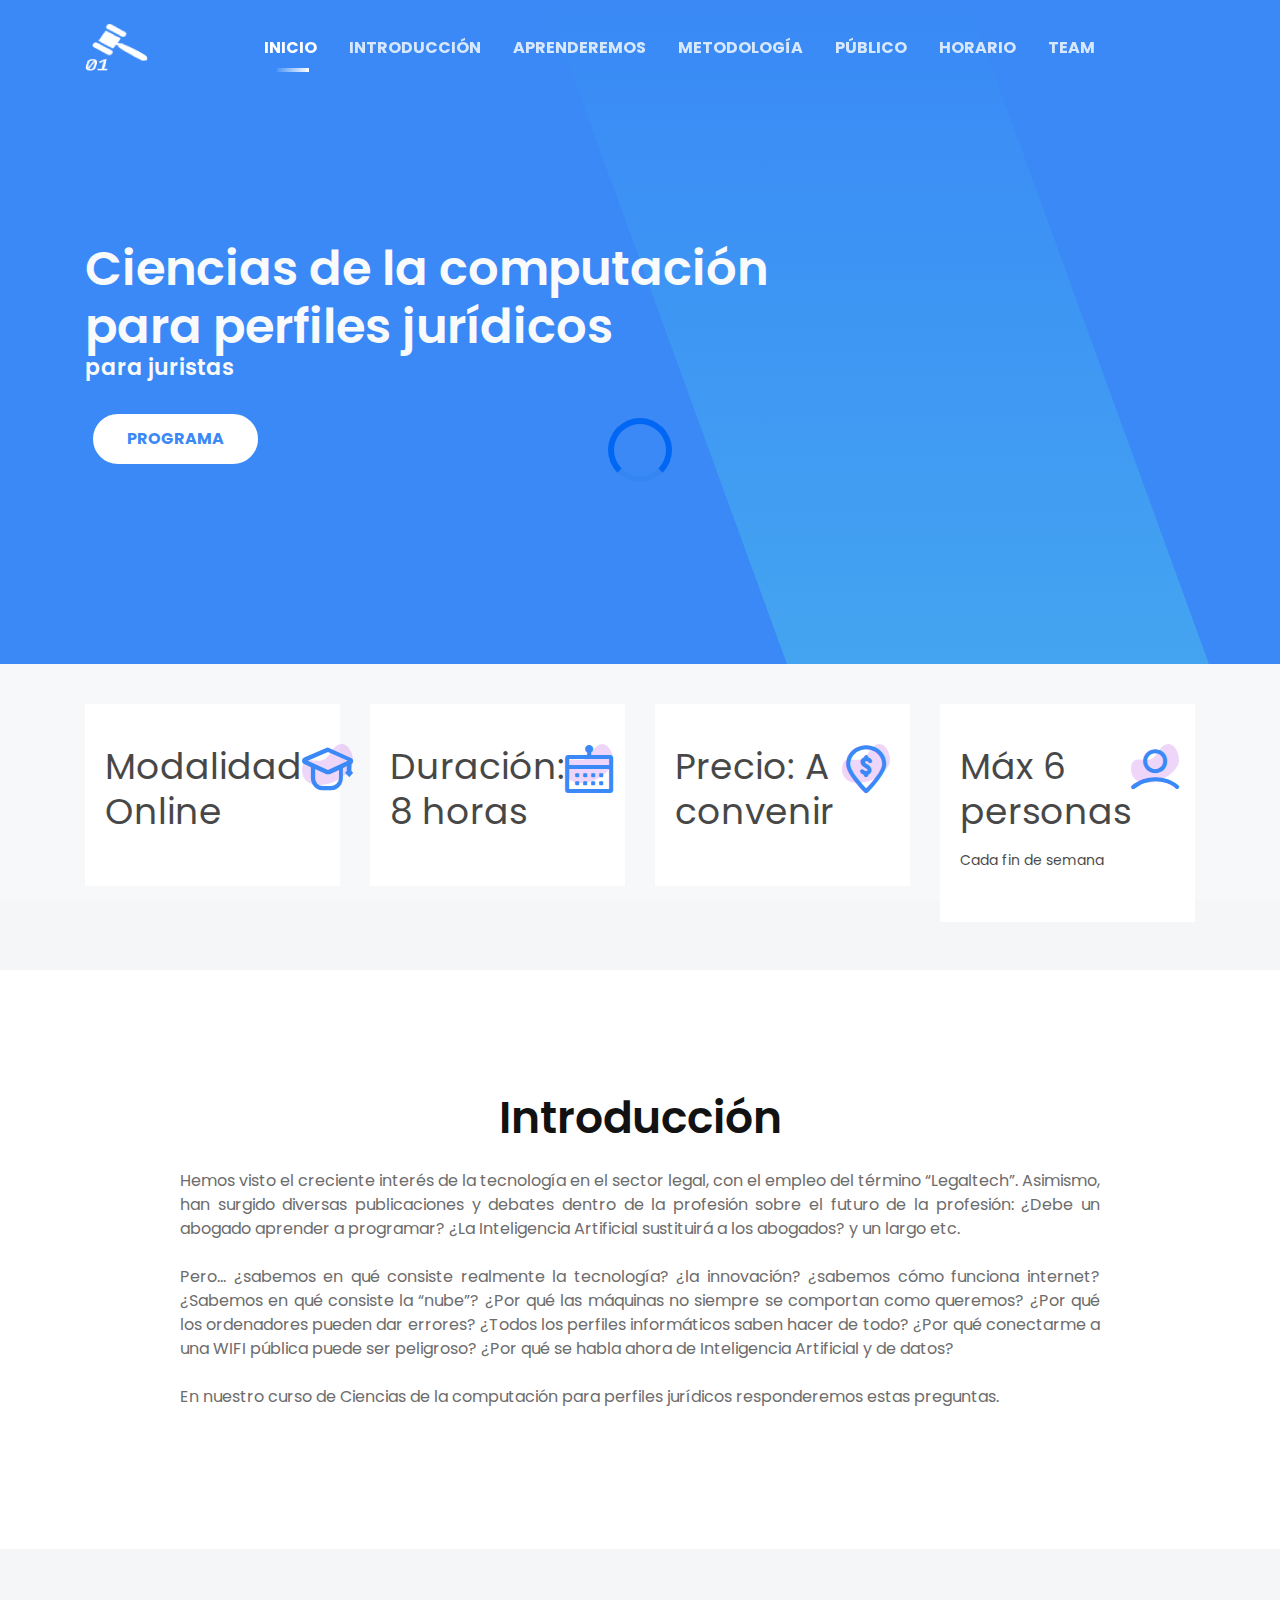
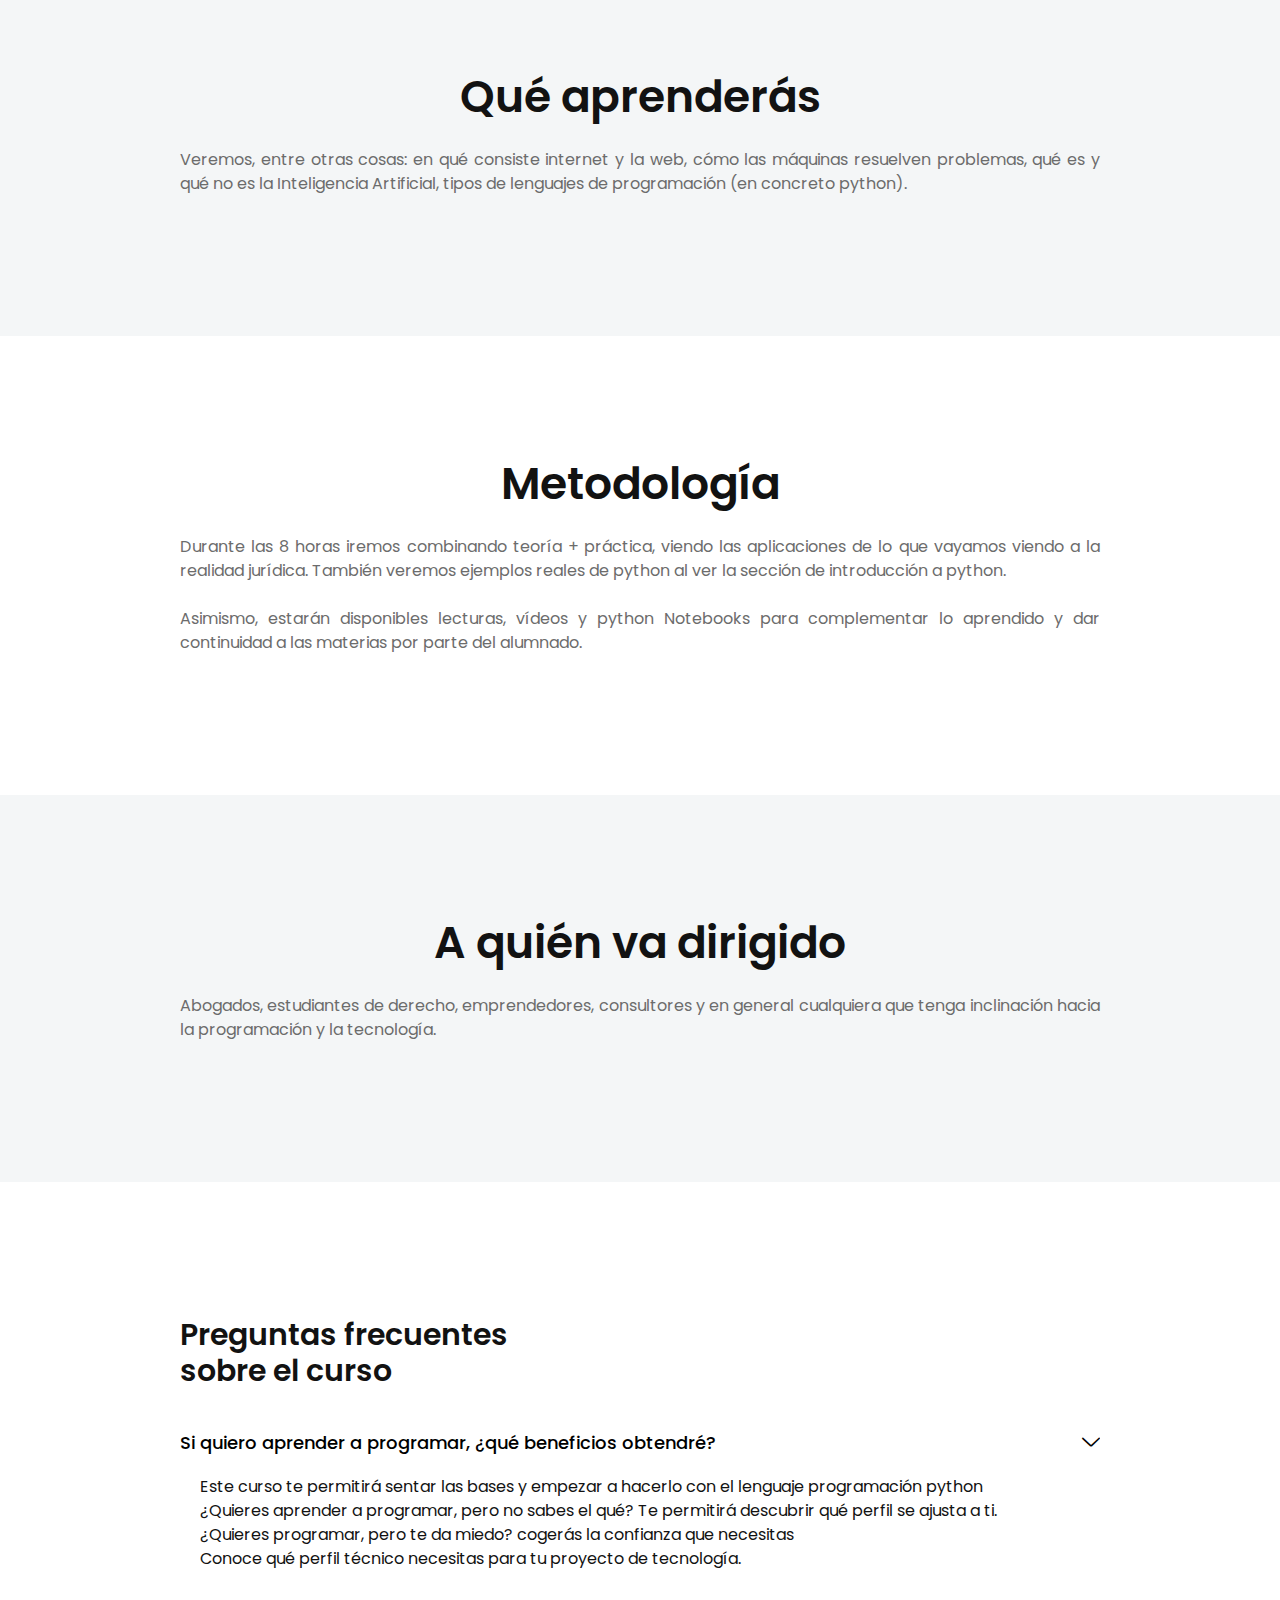
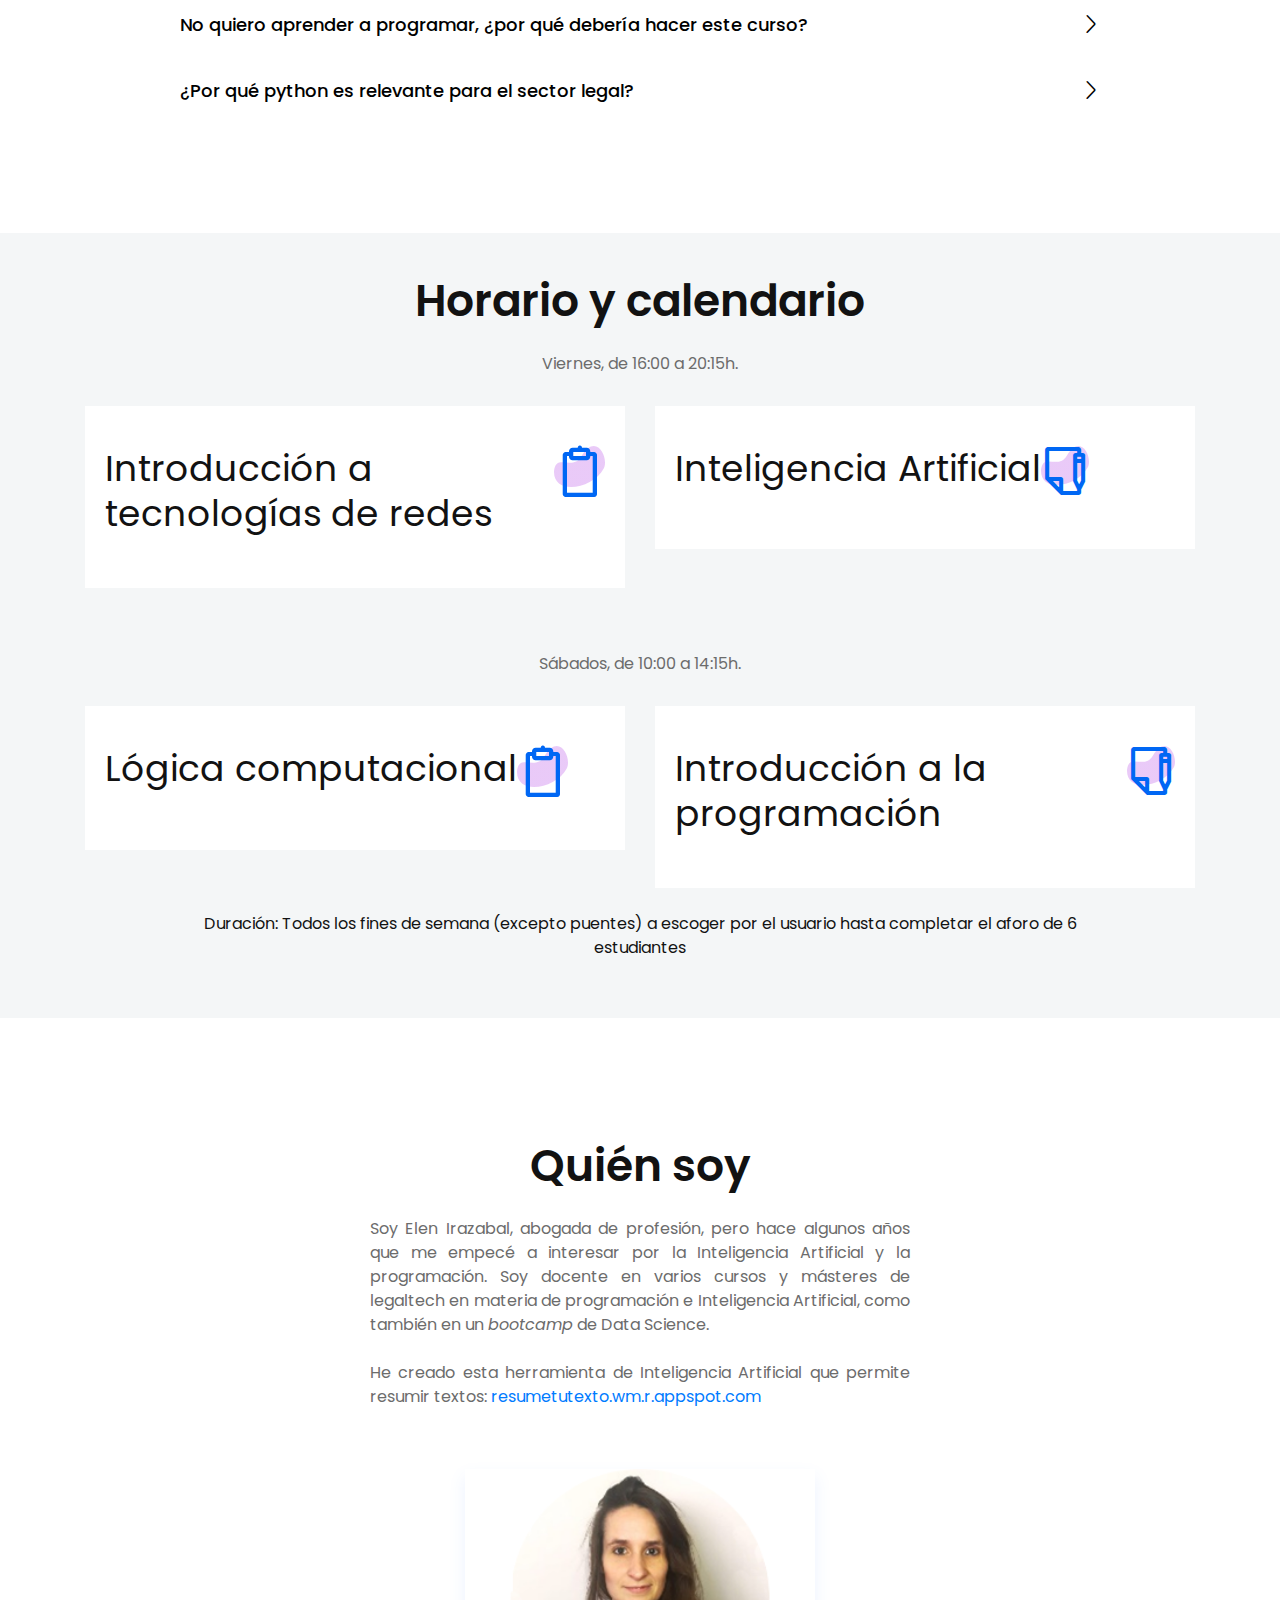
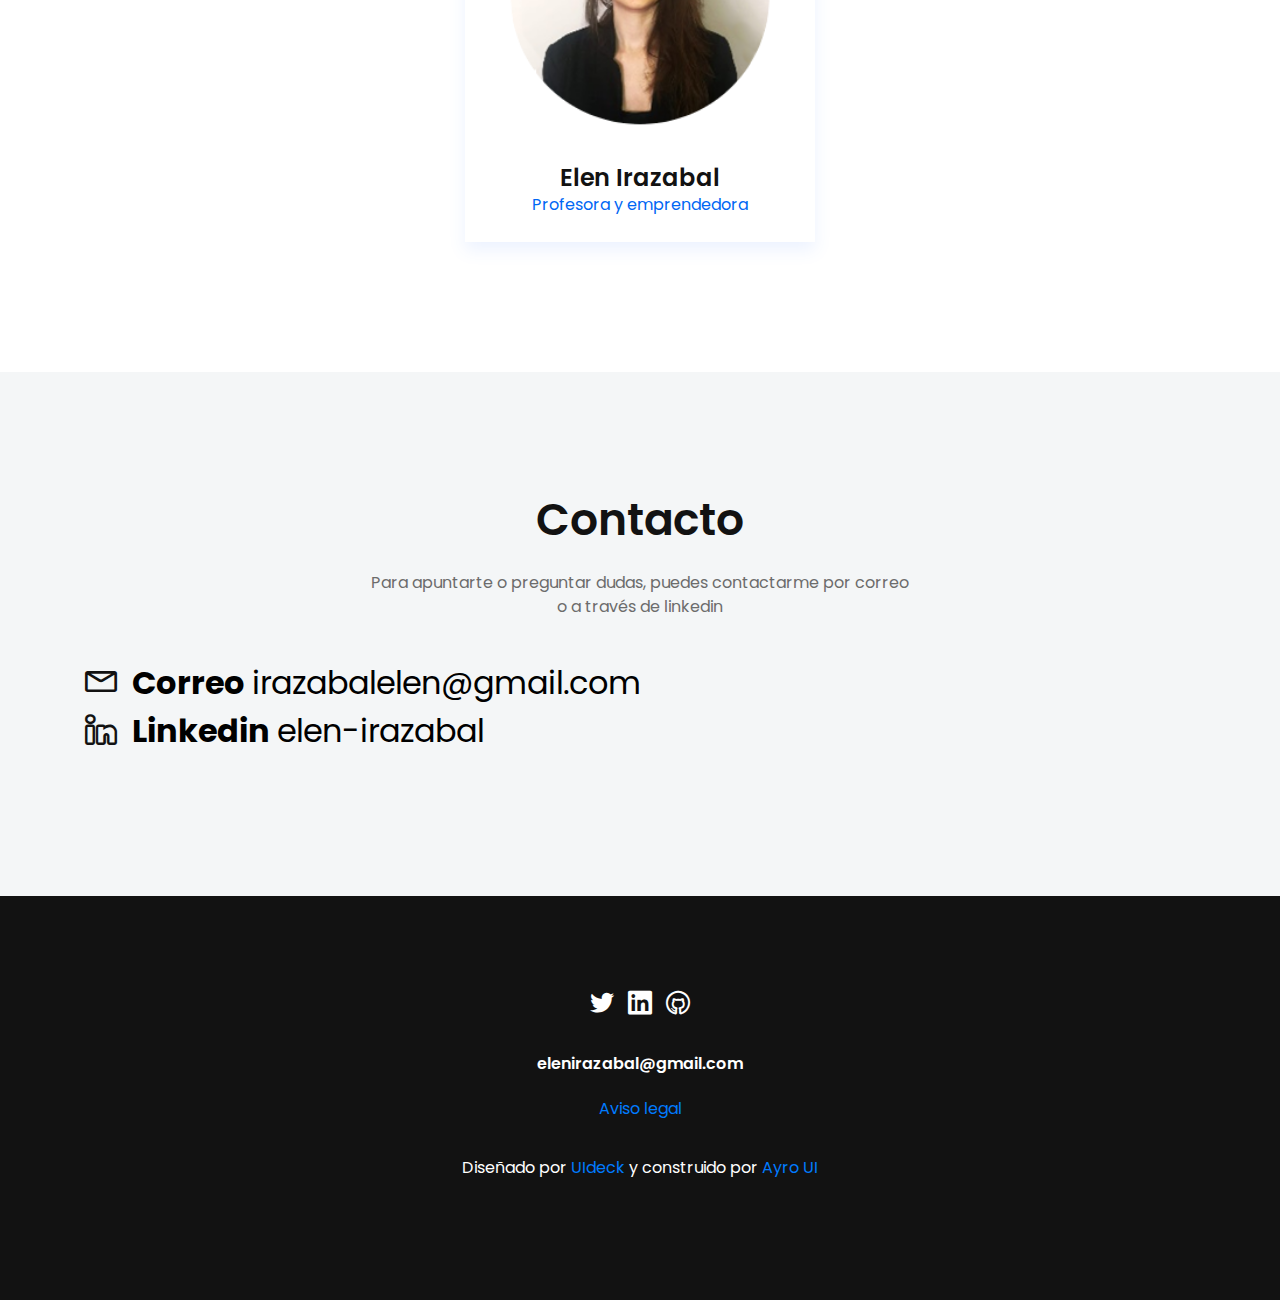
==== index.html @ dc75d6dc "fix title and name subjects" ====
<!doctype html>
<html class="no-js" lang="en">
    <!-- http://preview.graygrids.com/item/smash-bootstrap-business-template/ -->

<head>
    <meta charset="utf-8">
    
    <!--====== Title ======-->
    <title>Ciencias de la computación para perfiles jurídicos</title>
    
    <meta name="description" content="">
    <meta name="viewport" content="width=device-width, initial-scale=1">

    <meta property="og:image" content="https://raw.githubusercontent.com/Lawlesscodelen/curso_computacion_juridico/main/assets/images/background_img_dossier.png" />
    <meta property="og:type" content="website" />
    <meta property="og:url" content="https://lawlesscodelen.github.io/curso_computacion_juridico/" />
    <meta property="og:title" content="Ciencias de la computación para perfiles jurídicos" />
    <meta property="og:description" content="Curso" />

    <!--====== Favicon Icon ======-->
    <link rel="shortcut icon" href="assets/images/hammer-icon.png" type="image/png">
        
    <!--====== Magnific Popup CSS ======-->
    <link rel="stylesheet" href="assets/css/magnific-popup.css">
        
    <!--====== Slick CSS ======-->
    <link rel="stylesheet" href="assets/css/slick.css">
        
    <!--====== Line Icons CSS ======-->
    <link rel="stylesheet" href="assets/css/LineIcons.css">
        
    <!--====== Bootstrap CSS ======-->
    <link rel="stylesheet" href="assets/css/bootstrap.min.css">
    
    <!--====== Default CSS ======-->
    <link rel="stylesheet" href="assets/css/default.css">
    
    <!--====== Style CSS ======-->
    <link rel="stylesheet" href="assets/css/style.css">
    
</head>

<body>
  
    <!--====== Para que vaya girando el carrousel ======-->

    <div class="preloader">
        <div class="loader">
            <div class="ytp-spinner">
                <div class="ytp-spinner-container">
                    <div class="ytp-spinner-rotator">
                        <div class="ytp-spinner-left">
                            <div class="ytp-spinner-circle"></div>
                        </div>
                        <div class="ytp-spinner-right">
                            <div class="ytp-spinner-circle"></div>
                        </div>
                    </div>
                </div>
            </div>
        </div>
    </div>

    <!--====== PRELOADER PART ENDS ======-->
    
    <!--====== NAVBAR TWO PART START ======-->

    <section class="navbar-area">
        <div class="container">
            <div class="row">
                <div class="col-lg-12">
                    <nav class="navbar navbar-expand-lg">
                       
                        <a class="navbar-brand" href="#">
                            <img src="assets/images/hammer.svg" alt="Logo">
                        </a>
                        
                        <button class="navbar-toggler" type="button" data-toggle="collapse" data-target="#navbarTwo" aria-controls="navbarTwo" aria-expanded="false" aria-label="Toggle navigation">
                            <span class="toggler-icon"></span>
                            <span class="toggler-icon"></span>
                            <span class="toggler-icon"></span>
                        </button>

                        <div class="collapse navbar-collapse sub-menu-bar" id="navbarTwo">
                            <ul class="navbar-nav m-auto">
                                <li class="nav-item active"><a class="page-scroll" href="#home">Inicio</a></li>
                                <li class="nav-item"><a class="page-scroll" href="#Introducción">Introducción</a></li>
                                <li class="nav-item"><a class="page-scroll" href="#Aprenderemos">Aprenderemos</a></li>
                                <li class="nav-item"><a class="page-scroll" href="#Metodología">Metodología</a></li>
                                <li class="nav-item"><a class="page-scroll" href="#Público">Público</a></li>
                                <li class="nav-item"><a class="page-scroll" href="#horario">Horario</a></li>
                                <li class="nav-item"><a class="page-scroll" href="#team">Team</a></li>
                            </ul>
                        </div>
                    </nav> <!-- navbar -->
                </div>
            </div> <!-- row -->
        </div> <!-- container -->
    </section>

    <!--====== NAVBAR TWO PART ENDS ======-->
    
    <!--====== SLIDER PART START ======-->

    <section id="home" class="slider_area">
        <div id="carouselThree" class="carousel slide" data-ride="carousel">
            <div class="carousel-inner">
                <div class="carousel-item active">
                    <div class="container">
                        <div class="row">
                            <div class="col">
                                <div class="slider-content">
                                    <h1 class="text-light">Ciencias de la computación</h1>
                                    <h1 class="text-light" style="font-size:3.5sem">para perfiles jurídicos</h1>
                                    <h4 class="text-light" >para juristas</h4>
                                    <ul class="slider-btn rounded-buttons">
                                        <li><a class="main-btn rounded-one" href="assets/images/dossier_curso_ciencias_computacion.pdf" target="_blank">PROGRAMA</a></li>
                                    </ul>
                                </div>
                            </div>
                        </div>
                    </div>
                </div> <!-- carousel-item -->

            </div>

        </div>
    </section>

    <!--====== SLIDER PART ENDS ======-->

    <!--====== FEATRES TWO PART START ======-->

    <section id="datos" class="features-area pt-0 pb-5">
        <div class="container">
            <div class="row justify-content-center">
                <div class="col-lg-3 col-md-6 col-sm-6">
                    <div class="single-features mt-40">
                        <div class="features-title-icon d-flex">
                            <h4 class="features-title"><a href="#">Modalidad Online</a></h4>
                            <div class="features-icon">
                                <i class="lni lni-graduation" style="font-size: 3.2em;line-height: 50px;"></i>
                                <img class="shape" src="assets/images/f-shape-1.svg" alt="Shape">
                            </div>
                        </div>
                    </div> <!-- single features -->
                </div>
                <div class="col-lg-3 col-md-6 col-sm-6">
                    <div class="single-features mt-40">
                        <div class="features-title-icon d-flex">
                            <h4 class="features-title"><a href="#">Duración: 8 horas</a></h4>
                            <div class="features-icon">
                                <i class="lni lni-calendar" style="font-size: 3em;line-height: 50px;"></i>
                                <img class="shape" src="assets/images/f-shape-1.svg" alt="Shape">
                            </div>
                        </div>
                    </div> <!-- single features -->
                </div>
                <div class="col-lg-3 col-md-6 col-sm-6">
                    <div class="single-features mt-40">
                        <div class="features-title-icon d-flex">
                        <h4 class="features-title"><a href="#">Precio: A convenir</a></h4>
                            <span>&#10;</span>
                            <div class="features-icon">
                                <i class="lni lni-money-location" style="font-size: 3em;line-height: 50px;"></i>
                                <img class="shape" src="assets/images/f-shape-1.svg" alt="Shape">
                            </div>
                        </div>
                    </div> <!-- single features -->
                </div>
                <div class="col-lg-3 col-md-6 col-sm-6">
                    <div class="single-features mt-40">
                        <div class="features-title-icon d-flex">
                            <h4 class="features-title"><a href="#">Máx 6 personas</a></h4>
                            <div class="features-icon">
                                <i class="lni lni-user" style="font-size: 3em;line-height: 50px;"></i>
                                <img class="shape" src="assets/images/f-shape-1.svg" alt="Shape">
                            </div>
                        </div>
                        <div class='features-content'>
                            <p class='text'>Cada fin de semana</p>
                        </div>
                    </div> <!-- single features -->
                </div>
            </div> <!-- row -->
        </div> <!-- container -->
    </section>

    <!--====== FEATRES TWO PART ENDS ======-->


    <!--====== PORTFOLIO PART START ======-->

    <section id="Introducción" class="portfolio-area portfolio-four pb-70">
        <div class="container">
            <div class="row justify-content-center">
                <div class="col-lg-10 col-md-10">
                    <div class="section-title text-center pb-10">
                        <h3 class="title">Introducción</h3>
                        <p class="text text-justify">Hemos visto el creciente interés de la tecnología en el sector legal, con el empleo del término “Legaltech”. Asimismo, han surgido diversas publicaciones y debates dentro de la profesión sobre el futuro de la profesión: ¿Debe un abogado aprender a programar? ¿La Inteligencia Artificial sustituirá a los abogados? y un largo etc.</p>
                        <p class="text text-justify">Pero… ¿sabemos en qué consiste realmente la tecnología? ¿la innovación? ¿sabemos cómo funciona internet? ¿Sabemos en qué consiste la “nube”? ¿Por qué las máquinas no siempre se comportan como queremos? ¿Por qué los ordenadores pueden dar errores? ¿Todos los perfiles informáticos saben hacer de todo? ¿Por qué conectarme a una WIFI pública puede ser peligroso? ¿Por qué se habla ahora de Inteligencia Artificial y de datos?</p>
                        <p class="text text-justify">En nuestro curso de Ciencias de la computación para perfiles jurídicos responderemos estas preguntas.</p>

                    </div> <!-- section title -->
                </div>
            </div> <!-- row -->

        </div> <!-- container -->
    </section>

    <!--====== PORTFOLIO PART ENDS ======-->

    <!--====== FEATRES TWO PART START ======-->

    <section id="Aprenderemos" class="features-area">
        <div class="container">
            <div class="row justify-content-center">
                <div class="col-lg-10 col-md-10">
                    <div class="section-title text-center pb-10">
                        <h3 class="title">Qué aprenderás</h3>
                        <p class="text text-justify">Veremos, entre otras cosas: en qué consiste internet y la web, cómo las máquinas resuelven problemas, qué es y qué no es la Inteligencia Artificial, tipos de lenguajes de programación (en concreto python).</p>
                    </div> <!-- row -->
                </div>
            </div> <!-- row -->
        </div> <!-- container -->
    </section>

    <!--====== FEATRES TWO PART ENDS ======-->

    <!--====== PORTFOLIO PART START ======-->

    <section id="Metodología" class="portfolio-area portfolio-four pb-70">
        <div class="container">
            <div class="row justify-content-center">
                <div class="col-lg-10 col-md-10">
                    <div class="section-title text-center pb-10">
                        <h3 class="title">Metodología</h3>
                        <p class="text text-justify">Durante las 8 horas iremos combinando teoría + práctica, viendo las aplicaciones de lo que vayamos viendo a la realidad jurídica. También veremos ejemplos reales de python al ver la sección de introducción a python.</p>
                        <p class="text text-justify">Asimismo, estarán disponibles lecturas, vídeos y python Notebooks para complementar lo aprendido y dar continuidad a las materias por parte del alumnado.</p>
                    </div> <!-- section title -->
                </div>
            </div> <!-- row -->
        </div> <!-- container -->
    </section>

    <!--====== PORTFOLIO PART ENDS ======-->
    
    <!--====== FEATRES TWO PART START ======-->

    <section id="Público" class="features-area">
        <div class="container">
            <div class="row justify-content-center">
                <div class="col-lg-10 col-md-10">
                    <div class="section-title text-center pb-10">
                        <h3 class="title">A quién va dirigido</h3>
                        <p class="text text-justify">Abogados, estudiantes de derecho, emprendedores, consultores y en general cualquiera que tenga inclinación hacia la programación y la tecnología.</p>
                    </div> <!-- row -->
                </div>
            </div> <!-- row -->
        </div> <!-- container -->
    </section>

    <!--====== FEATRES TWO PART ENDS ======-->

    <!--====== ABOUT PART START ======-->

    <section id="Más información" class="about-area">
        <div class="container">
            <div class="row justify-content-center">
                <div class="col-lg-10">
                    <div class="faq-content mt-45">
                        <div class="about-title">
                            <h4 class="title">Preguntas frecuentes <br> sobre el curso</h4>
                        </div> <!-- faq title -->
                        <div class="about-accordion">
                            <div class="accordion" id="accordionExample">
                                <div class="card">
                                    <div class="card-header" id="headingOne">
                                        <a href="#" data-toggle="collapse" data-target="#collapseOne" aria-expanded="true" aria-controls="collapseOne">Si quiero aprender a programar, ¿qué beneficios obtendré?</a>
                                    </div>

                                    <div id="collapseOne" class="collapse show" aria-labelledby="headingOne" data-parent="#accordionExample">
                                        <div class="card-body">
                                            <ul>
                                                <li>Este curso te permitirá sentar las bases y empezar a hacerlo con el lenguaje programación python</li>
                                                <li>¿Quieres aprender a programar, pero no sabes el qué? Te permitirá descubrir qué perfil se ajusta a ti.</li>
                                                <li>¿Quieres programar, pero te da miedo? cogerás la confianza que necesitas</li>
                                                <li>Conoce qué perfil técnico necesitas para tu proyecto de tecnología.</li>
                                            </ul>
                                        </div>
                                    </div> 
                                </div> <!-- card -->
                                <div class="card">
                                    <div class="card-header" id="headingTwo">
                                        <a href="#" class="collapsed" data-toggle="collapse" data-target="#collapseTwo" aria-expanded="false" aria-controls="collapseTwo">No quiero aprender a programar, ¿por qué debería hacer este curso?</a>
                                    </div>
                                    <div id="collapseTwo" class="collapse" aria-labelledby="headingTwo" data-parent="#accordionExample">
                                        <div class="card-body">
                                            <ul>
                                                <li>Si te dedicas a Ciberseguridad, Protección de Datos, etc., te vendrá bien conocer cómo funciona un ordenador y el Internet.</li>
                                                <li>Entiende qué hacen los informáticos y técnicos, te vendrá bien saber cómo comunicarte y entenderte con ellos cuando te haga falta.</li>
                                                <li>Si quieres prepararte para la regulación que viene en Inteligencia Artificial, te vendrá bien saber en qué consiste el Data Science y cómo las máquinas solucionan problemas.</li>
                                                <li>Si quieres montar una empresa de IA, ser consultor de innovación, o contratar un equipo de datos, te vendrá bien saber cómo funciona la tecnología, conocer de dónde viene la innovación y cómo entenderte con los científicos de datos.</li>
                                            </ul>
                                        </div>
                                    </div>
                                </div> <!-- card -->
                                <div class="card">
                                    <div class="card-header" id="headingThree">
                                        <a href="#" class="collapsed" data-toggle="collapse" data-target="#collapseThree" aria-expanded="false" aria-controls="collapseThree">¿Por qué python es relevante para el sector legal?</a>
                                    </div>
                                    <div id="collapseThree" class="collapse" aria-labelledby="headingThree" data-parent="#accordionExample">
                                        <div class="card-body">
                                            <p class="text">Si tuviéramos que escoger un lenguaje de programación que hoy en día tiene relevancia tanto para desarrolladores y el sector legal, ese es python. Si aprendes python sabrás hacer desarrollo de web y análisis de textos. El análisis de texto y en concreto, el Procesamiento de Lenguaje Natural, es lo que está trayendo y va a traer la innovación sobre textos jurídicos, dando lugar a multitud de aplicaciones (chatbots, resúmenes de texto, predicciones de sentencias…). ¡Y además es fácil de aprender!</p>
                                        </div>
                                    </div>
                                </div> <!-- card -->
                            </div>
                        </div> <!-- faq accordion -->
                    </div> <!-- faq content -->
                </div>
            </div> <!-- row -->
        </div> <!-- container -->
    </section>

    <!--====== ABOUT PART ENDS ======-->


    <!--====== FEATRES TWO PART START ======-->

    <section id="horario" class="features-area pt-0 pb-5">

        <div class="container">
            <div class="row justify-content-center pt-40">
                <div class="col-lg-6 col-md-10">
                    <div class="section-title text-center pb-30">
                        <h3 class="title">Horario y calendario</h3>
                        <p class="text">Viernes, de 16:00 a 20:15h.</p>
                    </div>
                </div>
            </div> <!-- row -->
        </div> <!-- container -->


        <div class="container">
            <div class="row justify-content-center">
                <div class="col-lg-6 col-md-6 col-sm-12">
                    <div class="single-features mt-0">
                        <div class="features-title-icon d-flex">
                            <h4 class="features-title"><a href="#">Introducción a tecnologías de redes</a></h4>
                            <div class="features-icon">
                                <i class="lni lni-clipboard" style="font-size: 3.2em;line-height: 50px;"></i>
                                <img class="shape" src="assets/images/f-shape-1.svg" alt="Shape">
                            </div>
                        </div>
                    </div> <!-- single features -->
                </div>
                <div class="col-lg-6 col-md-6 col-sm-12">
                    <div class="single-features mt-0">
                        <div class="features-title-icon d-flex">
                            <h4 class="features-title"><a href="#">Inteligencia Artificial</a></h4>
                            <div class="features-icon">
                                <i class="lni lni-write" style="font-size: 3em;line-height: 50px;"></i>
                                <img class="shape" src="assets/images/f-shape-1.svg" alt="Shape">
                            </div>
                        </div>
                    </div> <!-- single features -->
                </div>
            </div> <!-- row -->
        </div> <!-- container -->

        <div class="container">
            <div class="row justify-content-center pt-40">
                <div class="col-lg-6 col-md-10">
                    <div class="section-title text-center pb-30">
                        <p class="text">Sábados, de 10:00 a 14:15h.</p>
                    </div>
                </div>
            </div> <!-- row -->
        </div> <!-- container -->


        <div class="container">
            <div class="row justify-content-center">
                <div class="col-lg-6 col-md-6 col-sm-12">
                    <div class="single-features mt-0">
                        <div class="features-title-icon d-flex">
                            <h4 class="features-title"><a href="#">Lógica computacional</a></h4>
                            <div class="features-icon">
                                <i class="lni lni-clipboard" style="font-size: 3.2em;line-height: 50px;"></i>
                                <img class="shape" src="assets/images/f-shape-1.svg" alt="Shape">
                            </div>
                        </div>
                    </div> <!-- single features -->
                </div>
                <div class="col-lg-6 col-md-6 col-sm-12">
                    <div class="single-features mt-0">
                        <div class="features-title-icon d-flex">
                            <h4 class="features-title"><a href="#">Introducción a la programación</a></h4>
                            <div class="features-icon">
                                <i class="lni lni-write" style="font-size: 3em;line-height: 50px;"></i>
                                <img class="shape" src="assets/images/f-shape-1.svg" alt="Shape">
                            </div>
                        </div>
                    </div> <!-- single features -->
                </div>
            </div> <!-- row -->
        </div> <!-- container -->

        <div class="container">
            <div class="row justify-content-center">
                <div class="col-lg-10 col-md-10">
                    <div class="section-title text-center pb-10">
                        <p class="text text-justify"></p>Duración: Todos los fines de semana (excepto puentes) a escoger por el usuario hasta completar el aforo de 6 estudiantes</p>
                    </div> <!-- row -->
                </div>
            </div> <!-- row -->
        </div> <!-- container -->

    </section>

    <!--====== FEATRES TWO PART ENDS ======-->
    
    <!--====== TEAM START ======-->

    <section id="team" class="team-area pt-120 pb-130">
        <div class="container">
            <div class="row justify-content-center">
                <div class="col-lg-6 col-md-10">
                    <div class="section-title text-center pb-30">
                        <h3 class="title">Quién soy</h3>
                        <p class="text text-justify">Soy Elen Irazabal, abogada de profesión, pero hace algunos años que me empecé a interesar por la Inteligencia Artificial y la programación. Soy docente en varios cursos y másteres de legaltech en materia de programación e Inteligencia Artificial, como también en un <i>bootcamp</i> de Data Science.</p>
                        <p class="text text-justify">He creado esta herramienta de Inteligencia Artificial que permite resumir textos: <a href="http://resumetutexto.wm.r.appspot.com/" target=”_blank”>resumetutexto.wm.r.appspot.com</a></p>
                        
                    </div> <!-- section title -->
                </div>
            </div> <!-- row -->
            <div class="row justify-content-center">
                <div class="col-lg-4 col-sm-6">
                    <div class="team-style-eleven text-center mt-30 wow fadeIn" data-wow-duration="1s" data-wow-delay="0s">
                        <div class="team-image">
                            <img src="assets/images/elen.png" alt="Team">
                        </div>
                        <div class="team-content">
                            <div class="team-social">
                                <ul class="social">
                                    <li><a href="https://twitter.com/IrazabalElen" target=”_blank”><i class="lni lni-twitter-original"></i></a></li>
                                    <li><a href="https://www.linkedin.com/in/elen-irazabal/" target=”_blank”><i class="lni lni-linkedin-original"></i></a></li>
                                    <li><a href="https://github.com/Lawlesscodelen" target=”_blank”><i class="lni lni-github"></i></a></li>
                                </ul>
                            </div>
                            <h4 class="team-name"><a href="#">Elen Irazabal</a></h4>
                            <span class="sub-title">Profesora y emprendedora</span>
                        </div>
                    </div> <!-- single team -->
                </div>
            </div> <!-- row -->
        </div> <!-- container -->
    </section>

    <!--====== TEAM  ENDS ======-->
    
    <!--====== CONTACT PART START ======-->

    <section id="Contacto" class="contact-area">
        <div class="container">
            <div class="row justify-content-center">
                <div class="col-lg-6 col-md-10">
                    <div class="section-title text-center pb-30">
                        <h3 class="title">Contacto</h3>
                        <p class="text">Para apuntarte o preguntar dudas, puedes contactarme por correo o a través de linkedin</p>
                    </div>
                </div>
            </div> <!-- row -->

            <div class="row">
                <div class="col-lg-12">
                    <div class="contact-wrapper form-style-two pt-15">
                        <h4 class="contact-title pb-10"><i class="lni lni-envelope"></i> Correo <span>irazabalelen@gmail.com</span></h4>
                        <h4 class="contact-title pb-15"><i class="lni lni-linkedin"></i> Linkedin <span>elen-irazabal</span></h4>
                    </div> <!-- contact wrapper form -->
                </div>
            </div> <!-- row -->
        </div> <!-- container -->
    </section>

    <!--====== CONTACT PART ENDS ======-->
    
    <!--====== FOOTER PART START ======-->

    <section class="footer-area footer-dark">
        <div class="container">
            <div class="row justify-content-center">
                <div class="col-lg-6">
                    <ul class="social text-center mt-0">
                        <li><a href="https://twitter.com/IrazabalElen"><i class="lni lni-twitter-original"></i></a></li>
                        <li><a href="https://www.linkedin.com/in/elen-irazabal/"><i class="lni lni-linkedin-original"></i></a></li>
                        <li><a href="https://github.com/Lawlesscodelen"><i class="lni lni-github"></i></a></li>
                    </ul> <!-- social -->
                    <div class="footer-support text-center">
                        <span class="mail">elenirazabal@gmail.com</span>
                    </div>
                    <div class="footer-support text-center">
                        <p class='text'><a href="./aviso_legal.html" rel="nofollow">Aviso legal</a></p>
                    </div>
                    <div class="copyright text-center mt-35">
                        <p class="text">Diseñado por <a href="https://uideck.com" rel="nofollow">UIdeck</a> y construido por <a rel="nofollow" href="https://ayroui.com">Ayro UI</a> </p>
                    </div> <!--  copyright -->
                </div>
            </div> <!-- row -->
        </div> <!-- container -->
    </section>

    <!--====== FOOTER PART ENDS ======-->


    <!--====== Jquery js ======-->
    <script src="assets/js/vendor/jquery-1.12.4.min.js"></script>
    <script src="assets/js/vendor/modernizr-3.7.1.min.js"></script>
    
    <!--====== Bootstrap js ======-->
    <script src="assets/js/popper.min.js"></script>
    <script src="assets/js/bootstrap.min.js"></script>
    
    <!--====== Slick js ======-->
    <script src="assets/js/slick.min.js"></script>
    
    <!--====== Magnific Popup js ======-->
    <script src="assets/js/jquery.magnific-popup.min.js"></script>
    
    <!--====== Ajax Contact js ======-->
    <script src="assets/js/ajax-contact.js"></script>
    
    <!--====== Isotope js ======-->
    <script src="assets/js/imagesloaded.pkgd.min.js"></script>
    <script src="assets/js/isotope.pkgd.min.js"></script>
    
    <!--====== Scrolling Nav js ======-->
    <script src="assets/js/jquery.easing.min.js"></script>
    <script src="assets/js/scrolling-nav.js"></script>
    
    <!--====== Main js ======-->
    <script src="assets/js/main.js"></script>
    
</body>

</html>
---- assets/css/default.css ----
/* Deafult Margin & Padding */
/*-- Margin Top --*/
.mt-5 {
	margin-top: 5px;
}
.mt-10 {
	margin-top: 10px;
}
.mt-15 {
	margin-top: 15px;
}
.mt-20 {
	margin-top: 20px;
}
.mt-25 {
	margin-top: 25px;
}
.mt-30 {
	margin-top: 30px;
}
.mt-35 {
	margin-top: 35px;
}
.mt-40 {
	margin-top: 40px;
}
.mt-45 {
	margin-top: 45px;
}
.mt-50 {
	margin-top: 50px;
}
.mt-55 {
	margin-top: 55px;
}
.mt-60 {
	margin-top: 60px;
}
.mt-65 {
	margin-top: 65px;
}
.mt-70 {
	margin-top: 70px;
}
.mt-75 {
	margin-top: 75px;
}
.mt-80 {
	margin-top: 80px;
}
.mt-85 {
	margin-top: 85px;
}
.mt-90 {
	margin-top: 90px;
}
.mt-95 {
	margin-top: 95px;
}
.mt-100 {
	margin-top: 100px;
}
.mt-105 {
	margin-top: 105px;
}
.mt-110 {
	margin-top: 110px;
}
.mt-115 {
	margin-top: 115px;
}
.mt-120 {
	margin-top: 120px;
}
.mt-125 {
	margin-top: 125px;
}
.mt-130 {
	margin-top: 130px;
}
.mt-135 {
	margin-top: 135px;
}
.mt-140 {
	margin-top: 140px;
}
.mt-145 {
	margin-top: 145px;
}
.mt-150 {
	margin-top: 150px;
}
.mt-155 {
	margin-top: 155px;
}
.mt-160 {
	margin-top: 160px;
}
.mt-165 {
	margin-top: 165px;
}
.mt-170 {
	margin-top: 170px;
}
.mt-175 {
	margin-top: 175px;
}
.mt-180 {
	margin-top: 180px;
}
.mt-185 {
	margin-top: 185px;
}
.mt-190 {
	margin-top: 190px;
}
.mt-195 {
	margin-top: 195px;
}
.mt-200 {
	margin-top: 200px;
}
/*-- Margin Bottom --*/

.mb-5 {
	margin-bottom: 5px;
}
.mb-10 {
	margin-bottom: 10px;
}
.mb-15 {
	margin-bottom: 15px;
}
.mb-20 {
	margin-bottom: 20px;
}
.mb-25 {
	margin-bottom: 25px;
}
.mb-30 {
	margin-bottom: 30px;
}
.mb-35 {
	margin-bottom: 35px;
}
.mb-40 {
	margin-bottom: 40px;
}
.mb-45 {
	margin-bottom: 45px;
}
.mb-50 {
	margin-bottom: 50px;
}
.mb-55 {
	margin-bottom: 55px;
}
.mb-60 {
	margin-bottom: 60px;
}
.mb-65 {
	margin-bottom: 65px;
}
.mb-70 {
	margin-bottom: 70px;
}
.mb-75 {
	margin-bottom: 75px;
}
.mb-80 {
	margin-bottom: 80px;
}
.mb-85 {
	margin-bottom: 85px;
}
.mb-90 {
	margin-bottom: 90px;
}
.mb-95 {
	margin-bottom: 95px;
}
.mb-100 {
	margin-bottom: 100px;
}
.mb-105 {
	margin-bottom: 105px;
}
.mb-110 {
	margin-bottom: 110px;
}
.mb-115 {
	margin-bottom: 115px;
}
.mb-120 {
	margin-bottom: 120px;
}
.mb-125 {
	margin-bottom: 125px;
}
.mb-130 {
	margin-bottom: 130px;
}
.mb-135 {
	margin-bottom: 135px;
}
.mb-140 {
	margin-bottom: 140px;
}
.mb-145 {
	margin-bottom: 145px;
}
.mb-150 {
	margin-bottom: 150px;
}
.mb-155 {
	margin-bottom: 155px;
}
.mb-160 {
	margin-bottom: 160px;
}
.mb-165 {
	margin-bottom: 165px;
}
.mb-170 {
	margin-bottom: 170px;
}
.mb-175 {
	margin-bottom: 175px;
}
.mb-180 {
	margin-bottom: 180px;
}
.mb-185 {
	margin-bottom: 185px;
}
.mb-190 {
	margin-bottom: 190px;
}
.mb-195 {
	margin-bottom: 195px;
}
.mb-200 {
	margin-bottom: 200px;
}
/*-- margin left --*/
.ml-5 {
	margin-left: 5px;
}
.ml-10 {
	margin-left: 10px;
}
.ml-15 {
	margin-left: 15px;
}
.ml-20 {
	margin-left: 20px;
}
.ml-25 {
	margin-left: 25px;
}
.ml-30 {
	margin-left: 30px;
}
.ml-35 {
	margin-left: 35px;
}
.ml-40 {
	margin-left: 40px;
}
.ml-45 {
	margin-left: 45px;
}
.ml-50 {
	margin-left: 50px;
}
.ml-55 {
	margin-left: 55px;
}
.ml-60 {
	margin-left: 60px;
}
.ml-65 {
	margin-left: 65px;
}
.ml-70 {
	margin-left: 70px;
}
.ml-75 {
	margin-left: 75px;
}
.ml-80 {
	margin-left: 80px;
}
.ml-85 {
	margin-left: 85px;
}
.ml-90 {
	margin-left: 90px;
}
.ml-95 {
	margin-left: 95px;
}
.ml-100 {
	margin-left: 100px;
}
.ml-105 {
	margin-left: 105px;
}
.ml-110 {
	margin-left: 110px;
}
.ml-115 {
	margin-left: 115px;
}
.ml-120 {
	margin-left: 120px;
}
.ml-125 {
	margin-left: 125px;
}
.ml-130 {
	margin-left: 130px;
}
.ml-135 {
	margin-left: 135px;
}
.ml-140 {
	margin-left: 140px;
}
.ml-145 {
	margin-left: 145px;
}
.ml-150 {
	margin-left: 150px;
}
.ml-155 {
	margin-left: 155px;
}
.ml-160 {
	margin-left: 160px;
}
.ml-165 {
	margin-left: 165px;
}
.ml-170 {
	margin-left: 170px;
}
.ml-175 {
	margin-left: 175px;
}
.ml-180 {
	margin-left: 180px;
}
.ml-185 {
	margin-left: 185px;
}
.ml-190 {
	margin-left: 190px;
}
.ml-195 {
	margin-left: 195px;
}
.ml-200 {
	margin-left: 200px;
}
/*-- margin right --*/
.mr-5 {
	margin-right: 5px;
}
.mr-10 {
	margin-right: 10px;
}
.mr-15 {
	margin-right: 15px;
}
.mr-20 {
	margin-right: 20px;
}
.mr-25 {
	margin-right: 25px;
}
.mr-30 {
	margin-right: 30px;
}
.mr-35 {
	margin-right: 35px;
}
.mr-40 {
	margin-right: 40px;
}
.mr-45 {
	margin-right: 45px;
}
.mr-50 {
	margin-right: 50px;
}
.mr-55 {
	margin-right: 55px;
}
.mr-60 {
	margin-right: 60px;
}
.mr-65 {
	margin-right: 65px;
}
.mr-70 {
	margin-right: 70px;
}
.mr-75 {
	margin-right: 75px;
}
.mr-80 {
	margin-right: 80px;
}
.mr-85 {
	margin-right: 85px;
}
.mr-90 {
	margin-right: 90px;
}
.mr-95 {
	margin-right: 95px;
}
.mr-100 {
	margin-right: 100px;
}
.mr-105 {
	margin-right: 105px;
}
.mr-110 {
	margin-right: 110px;
}
.mr-115 {
	margin-right: 115px;
}
.mr-120 {
	margin-right: 120px;
}
.mr-125 {
	margin-right: 125px;
}
.mr-130 {
	margin-right: 130px;
}
.mr-135 {
	margin-right: 135px;
}
.mr-140 {
	margin-right: 140px;
}
.mr-145 {
	margin-right: 145px;
}
.mr-150 {
	margin-right: 150px;
}
.mr-155 {
	margin-right: 155px;
}
.mr-160 {
	margin-right: 160px;
}
.mr-165 {
	margin-right: 165px;
}
.mr-170 {
	margin-right: 170px;
}
.mr-175 {
	margin-right: 175px;
}
.mr-180 {
	margin-right: 180px;
}
.mr-185 {
	margin-right: 185px;
}
.mr-190 {
	margin-right: 190px;
}
.mr-195 {
	margin-right: 195px;
}
.mr-200 {
	margin-right: 200px;
}


/*-- Padding Top --*/

.pt-5 {
	padding-top: 5px;
}
.pt-10 {
	padding-top: 10px;
}
.pt-15 {
	padding-top: 15px;
}
.pt-20 {
	padding-top: 20px;
}
.pt-25 {
	padding-top: 25px;
}
.pt-30 {
	padding-top: 30px;
}
.pt-35 {
	padding-top: 35px;
}
.pt-40 {
	padding-top: 40px;
}
.pt-45 {
	padding-top: 45px;
}
.pt-50 {
	padding-top: 50px;
}
.pt-55 {
	padding-top: 55px;
}
.pt-60 {
	padding-top: 60px;
}
.pt-65 {
	padding-top: 65px;
}
.pt-70 {
	padding-top: 70px;
}
.pt-75 {
	padding-top: 75px;
}
.pt-80 {
	padding-top: 80px;
}
.pt-85 {
	padding-top: 85px;
}
.pt-90 {
	padding-top: 90px;
}
.pt-95 {
	padding-top: 95px;
}
.pt-100 {
	padding-top: 100px;
}
.pt-105 {
	padding-top: 105px;
}
.pt-110 {
	padding-top: 110px;
}
.pt-115 {
	padding-top: 115px;
}
.pt-120 {
	padding-top: 120px;
}
.pt-125 {
	padding-top: 125px;
}
.pt-130 {
	padding-top: 130px;
}
.pt-135 {
	padding-top: 135px;
}
.pt-140 {
	padding-top: 140px;
}
.pt-145 {
	padding-top: 145px;
}
.pt-150 {
	padding-top: 150px;
}
.pt-155 {
	padding-top: 155px;
}
.pt-160 {
	padding-top: 160px;
}
.pt-165 {
	padding-top: 165px;
}
.pt-170 {
	padding-top: 170px;
}
.pt-175 {
	padding-top: 175px;
}
.pt-180 {
	padding-top: 180px;
}
.pt-185 {
	padding-top: 185px;
}
.pt-190 {
	padding-top: 190px;
}
.pt-195 {
	padding-top: 195px;
}
.pt-200 {
	padding-top: 200px;
}
/*-- Padding Bottom --*/

.pb-5 {
	padding-bottom: 5px;
}
.pb-10 {
	padding-bottom: 10px;
}
.pb-15 {
	padding-bottom: 15px;
}
.pb-20 {
	padding-bottom: 20px;
}
.pb-25 {
	padding-bottom: 25px;
}
.pb-30 {
	padding-bottom: 30px;
}
.pb-35 {
	padding-bottom: 35px;
}
.pb-40 {
	padding-bottom: 40px;
}
.pb-45 {
	padding-bottom: 45px;
}
.pb-50 {
	padding-bottom: 50px;
}
.pb-55 {
	padding-bottom: 55px;
}
.pb-60 {
	padding-bottom: 60px;
}
.pb-65 {
	padding-bottom: 65px;
}
.pb-70 {
	padding-bottom: 70px;
}
.pb-75 {
	padding-bottom: 75px;
}
.pb-80 {
	padding-bottom: 80px;
}
.pb-85 {
	padding-bottom: 85px;
}
.pb-90 {
	padding-bottom: 90px;
}
.pb-95 {
	padding-bottom: 95px;
}
.pb-100 {
	padding-bottom: 100px;
}
.pb-105 {
	padding-bottom: 105px;
}
.pb-110 {
	padding-bottom: 110px;
}
.pb-115 {
	padding-bottom: 115px;
}
.pb-120 {
	padding-bottom: 120px;
}
.pb-125 {
	padding-bottom: 125px;
}
.pb-130 {
	padding-bottom: 130px;
}
.pb-135 {
	padding-bottom: 135px;
}
.pb-140 {
	padding-bottom: 140px;
}
.pb-145 {
	padding-bottom: 145px;
}
.pb-150 {
	padding-bottom: 150px;
}
.pb-155 {
	padding-bottom: 155px;
}
.pb-160 {
	padding-bottom: 160px;
}
.pb-165 {
	padding-bottom: 165px;
}
.pb-170 {
	padding-bottom: 170px;
}
.pb-175 {
	padding-bottom: 175px;
}
.pb-180 {
	padding-bottom: 180px;
}
.pb-185 {
	padding-bottom: 185px;
}
.pb-190 {
	padding-bottom: 190px;
}
.pb-195 {
	padding-bottom: 195px;
}
.pb-200 {
	padding-bottom: 200px;
}

/*-- Padding left --*/

.pl-0 {
	padding-left: 0px;
}
.pl-5 {
	padding-left: 5px;
}
.pl-10 {
	padding-left: 10px;
}
.pl-15 {
	padding-left: 15px;
}
.pl-20 {
	padding-left: 20px;
}
.pl-25 {
	padding-left: 25px;
}
.pl-30 {
	padding-left: 30px;
}
.pl-35 {
	padding-left: 35px;
}
.pl-40 {
	padding-left: 40px;
}
.pl-45 {
	padding-left: 45px;
}
.pl-50 {
	padding-left: 50px;
}
.pl-55 {
	padding-left: 55px;
}
.pl-60 {
	padding-left: 60px;
}
.pl-65 {
	padding-left: 65px;
}
.pl-70 {
	padding-left: 70px;
}
.pl-75 {
	padding-left: 75px;
}
.pl-80 {
	padding-left: 80px;
}
.pl-85 {
	padding-left: 85px;
}
.pl-90 {
	padding-left: 90px;
}
.pl-100 {
	padding-left: 100px;
}
.pl-105 {
	padding-left: 105px;
}
.pl-110 {
	padding-left: 110px;
}
.pl-115 {
	padding-left: 115px;
}
.pl-120 {
	padding-left: 120px;
}
.pl-125 {
	padding-left: 125px;
}
/*-- Padding right --*/

.pr-0 {
	padding-right: 0px;
}
.pr-5 {
	padding-right: 5px;
}
.pr-10 {
	padding-right: 10px;
}
.pr-15 {
	padding-right: 15px;
}
.pr-20 {
	padding-right: 20px;
}
.pr-25 {
	padding-right: 25px;
}
.pr-30 {
	padding-right: 30px;
}
.pr-35 {
	padding-right: 35px;
}
.pr-40 {
	padding-right: 40px;
}
.pr-45 {
	padding-right: 45px;
}
.pr-50 {
	padding-right: 50px;
}
.pr-55 {
	padding-right: 55px;
}
.pr-60 {
	padding-right: 60px;
}
.pr-65 {
	padding-right: 65px;
}
.pr-70 {
	padding-right: 70px;
}
.pr-75 {
	padding-right: 75px;
}
.pr-80 {
	padding-right: 80px;
}
.pr-85 {
	padding-right: 85px;
}
.pr-90 {
	padding-right: 90px;
}
.pr-95 {
	padding-right: 95px;
}
.pr-100 {
	padding-right: 100px;
}
.pr-105 {
	padding-right: 105px;
}
/* Background Color */

.gray-bg {
	background: #f6f6f6;
}
.white-bg {
	background: #fff;
}
.black-bg {
	background: #222;
}
/* Color */

.white {
	color: #fff;
}
.black {
	color: #222;
}
/* black overlay */

[data-overlay] {
	position: relative;
}
[data-overlay]::before {
	background: #000 none repeat scroll 0 0;
	content: "";
	height: 100%;
	left: 0;
	position: absolute;
	top: 0;
	width: 100%;
	z-index: 1;
}
[data-overlay="3"]::before {
	opacity: 0.3;
}
[data-overlay="4"]::before {
	opacity: 0.4;
}
[data-overlay="5"]::before {
	opacity: 0.5;
}
[data-overlay="6"]::before {
	opacity: 0.6;
}
[data-overlay="7"]::before {
	opacity: 0.7;
}
[data-overlay="8"]::before {
	opacity: 0.8;
}
[data-overlay="9"]::before {
	opacity: 0.9;
}
---- assets/css/style.css ----
/*-----------------------------------------------------------------------------------

    Template Name: Smash - Bootstrap Template
    Template URI: uideck.com
    Author: UIdeck
    Version: 1.0

-----------------------------------------------------------------------------------

    CSS INDEX
    ===================

    01. Theme default CSS
	02. Header
    03. Hero
	04. Footer

-----------------------------------------------------------------------------------*/
/*===========================
      01.COMMON css 
===========================*/
@import url("https://fonts.googleapis.com/css?family=Poppins:300,400,500,600,700,800");
body {
  font-family: "Poppins", sans-serif;
  font-weight: normal;
  font-style: normal;
  color: #121212; }

* {
  margin: 0;
  padding: 0;
  -webkit-box-sizing: border-box;
  -moz-box-sizing: border-box;
  box-sizing: border-box; }

img {
  max-width: 100%; }

a:focus,
input:focus,
textarea:focus,
button:focus {
  text-decoration: none;
  outline: none; }

a:focus,
a:hover {
  text-decoration: none; }

i,
span,
a {
  display: inline-block; }

h1,
h2,
h3,
h4,
h5,
h6 {
  font-family: "Poppins", sans-serif;
  font-weight: 600;
  color: #121212;
  margin: 0px; }

h1 {
  font-size: 48px; }

h2 {
  font-size: 36px; }

h3 {
  font-size: 28px; }

h4 {
  font-size: 22px; }

h5 {
  font-size: 18px; }

h6 {
  font-size: 16px; }

ul, ol {
  margin: 0px;
  padding: 0px;
  list-style-type: none; }

p {
  font-size: 16px;
  font-weight: 400;
  line-height: 24px;
  color: #121212;
  margin: 0px; }

.bg_cover {
  background-position: center center;
  background-size: cover;
  background-repeat: no-repeat;
  width: 100%;
  height: 100%; }

/*===== All Slick Slide Outline Style =====*/
.slick-slide {
  outline: 0; }

/*===== All Section Title Style =====*/
.section-title .title {
  font-size: 44px;
  font-weight: 600;
  color: #121212;
  line-height: 55px; }
  @media (max-width: 767px) {
    .section-title .title {
      font-size: 30px;
      line-height: 35px; } }
.section-title .text {
  font-size: 16px;
  line-height: 24px;
  color: #6c6c6c;
  margin-top: 24px; }

/*===== All Preloader Style =====*/
.preloader {
  /* Body Overlay */
  position: fixed;
  top: 0;
  left: 0;
  display: table;
  height: 100%;
  width: 100%;
  /* Change Background Color */
  background: #fff;
  z-index: 99999; }
  .preloader .loader {
    display: table-cell;
    vertical-align: middle;
    text-align: center; }
    .preloader .loader .ytp-spinner {
      position: absolute;
      left: 50%;
      top: 50%;
      width: 64px;
      margin-left: -32px;
      z-index: 18;
      pointer-events: none; }
      .preloader .loader .ytp-spinner .ytp-spinner-container {
        pointer-events: none;
        position: absolute;
        width: 100%;
        padding-bottom: 100%;
        top: 50%;
        left: 50%;
        margin-top: -50%;
        margin-left: -50%;
        -webkit-animation: ytp-spinner-linspin 1568.23529647ms linear infinite;
        -moz-animation: ytp-spinner-linspin 1568.23529647ms linear infinite;
        -o-animation: ytp-spinner-linspin 1568.23529647ms linear infinite;
        animation: ytp-spinner-linspin 1568.23529647ms linear infinite; }
        .preloader .loader .ytp-spinner .ytp-spinner-container .ytp-spinner-rotator {
          position: absolute;
          width: 100%;
          height: 100%;
          -webkit-animation: ytp-spinner-easespin 5332ms cubic-bezier(0.4, 0, 0.2, 1) infinite both;
          -moz-animation: ytp-spinner-easespin 5332ms cubic-bezier(0.4, 0, 0.2, 1) infinite both;
          -o-animation: ytp-spinner-easespin 5332ms cubic-bezier(0.4, 0, 0.2, 1) infinite both;
          animation: ytp-spinner-easespin 5332ms cubic-bezier(0.4, 0, 0.2, 1) infinite both; }
          .preloader .loader .ytp-spinner .ytp-spinner-container .ytp-spinner-rotator .ytp-spinner-left {
            position: absolute;
            top: 0;
            left: 0;
            bottom: 0;
            overflow: hidden;
            right: 50%; }
          .preloader .loader .ytp-spinner .ytp-spinner-container .ytp-spinner-rotator .ytp-spinner-right {
            position: absolute;
            top: 0;
            right: 0;
            bottom: 0;
            overflow: hidden;
            left: 50%; }
    .preloader .loader .ytp-spinner-circle {
      box-sizing: border-box;
      position: absolute;
      width: 200%;
      height: 100%;
      border-style: solid;
      /* Spinner Color */
      border-color: #0067f4 #0067f4 #e9ecef;
      border-radius: 50%;
      border-width: 6px; }
    .preloader .loader .ytp-spinner-left .ytp-spinner-circle {
      left: 0;
      right: -100%;
      border-right-color: #e9ecef;
      -webkit-animation: ytp-spinner-left-spin 1333ms cubic-bezier(0.4, 0, 0.2, 1) infinite both;
      -moz-animation: ytp-spinner-left-spin 1333ms cubic-bezier(0.4, 0, 0.2, 1) infinite both;
      -o-animation: ytp-spinner-left-spin 1333ms cubic-bezier(0.4, 0, 0.2, 1) infinite both;
      animation: ytp-spinner-left-spin 1333ms cubic-bezier(0.4, 0, 0.2, 1) infinite both; }
    .preloader .loader .ytp-spinner-right .ytp-spinner-circle {
      left: -100%;
      right: 0;
      border-left-color: #e9ecef;
      -webkit-animation: ytp-right-spin 1333ms cubic-bezier(0.4, 0, 0.2, 1) infinite both;
      -moz-animation: ytp-right-spin 1333ms cubic-bezier(0.4, 0, 0.2, 1) infinite both;
      -o-animation: ytp-right-spin 1333ms cubic-bezier(0.4, 0, 0.2, 1) infinite both;
      animation: ytp-right-spin 1333ms cubic-bezier(0.4, 0, 0.2, 1) infinite both; }

/* Preloader Animations */
@-webkit-keyframes ytp-spinner-linspin {
  to {
    -webkit-transform: rotate(360deg);
    -moz-transform: rotate(360deg);
    -ms-transform: rotate(360deg);
    -o-transform: rotate(360deg);
    transform: rotate(360deg); } }
@keyframes ytp-spinner-linspin {
  to {
    -webkit-transform: rotate(360deg);
    -moz-transform: rotate(360deg);
    -ms-transform: rotate(360deg);
    -o-transform: rotate(360deg);
    transform: rotate(360deg); } }
@-webkit-keyframes ytp-spinner-easespin {
  12.5% {
    -webkit-transform: rotate(135deg);
    -moz-transform: rotate(135deg);
    -ms-transform: rotate(135deg);
    -o-transform: rotate(135deg);
    transform: rotate(135deg); }
  25% {
    -webkit-transform: rotate(270deg);
    -moz-transform: rotate(270deg);
    -ms-transform: rotate(270deg);
    -o-transform: rotate(270deg);
    transform: rotate(270deg); }
  37.5% {
    -webkit-transform: rotate(405deg);
    -moz-transform: rotate(405deg);
    -ms-transform: rotate(405deg);
    -o-transform: rotate(405deg);
    transform: rotate(405deg); }
  50% {
    -webkit-transform: rotate(540deg);
    -moz-transform: rotate(540deg);
    -ms-transform: rotate(540deg);
    -o-transform: rotate(540deg);
    transform: rotate(540deg); }
  62.5% {
    -webkit-transform: rotate(675deg);
    -moz-transform: rotate(675deg);
    -ms-transform: rotate(675deg);
    -o-transform: rotate(675deg);
    transform: rotate(675deg); }
  75% {
    -webkit-transform: rotate(810deg);
    -moz-transform: rotate(810deg);
    -ms-transform: rotate(810deg);
    -o-transform: rotate(810deg);
    transform: rotate(810deg); }
  87.5% {
    -webkit-transform: rotate(945deg);
    -moz-transform: rotate(945deg);
    -ms-transform: rotate(945deg);
    -o-transform: rotate(945deg);
    transform: rotate(945deg); }
  to {
    -webkit-transform: rotate(1080deg);
    -moz-transform: rotate(1080deg);
    -ms-transform: rotate(1080deg);
    -o-transform: rotate(1080deg);
    transform: rotate(1080deg); } }
@keyframes ytp-spinner-easespin {
  12.5% {
    -webkit-transform: rotate(135deg);
    -moz-transform: rotate(135deg);
    -ms-transform: rotate(135deg);
    -o-transform: rotate(135deg);
    transform: rotate(135deg); }
  25% {
    -webkit-transform: rotate(270deg);
    -moz-transform: rotate(270deg);
    -ms-transform: rotate(270deg);
    -o-transform: rotate(270deg);
    transform: rotate(270deg); }
  37.5% {
    -webkit-transform: rotate(405deg);
    -moz-transform: rotate(405deg);
    -ms-transform: rotate(405deg);
    -o-transform: rotate(405deg);
    transform: rotate(405deg); }
  50% {
    -webkit-transform: rotate(540deg);
    -moz-transform: rotate(540deg);
    -ms-transform: rotate(540deg);
    -o-transform: rotate(540deg);
    transform: rotate(540deg); }
  62.5% {
    -webkit-transform: rotate(675deg);
    -moz-transform: rotate(675deg);
    -ms-transform: rotate(675deg);
    -o-transform: rotate(675deg);
    transform: rotate(675deg); }
  75% {
    -webkit-transform: rotate(810deg);
    -moz-transform: rotate(810deg);
    -ms-transform: rotate(810deg);
    -o-transform: rotate(810deg);
    transform: rotate(810deg); }
  87.5% {
    -webkit-transform: rotate(945deg);
    -moz-transform: rotate(945deg);
    -ms-transform: rotate(945deg);
    -o-transform: rotate(945deg);
    transform: rotate(945deg); }
  to {
    -webkit-transform: rotate(1080deg);
    -moz-transform: rotate(1080deg);
    -ms-transform: rotate(1080deg);
    -o-transform: rotate(1080deg);
    transform: rotate(1080deg); } }
@-webkit-keyframes ytp-spinner-left-spin {
  0% {
    -webkit-transform: rotate(130deg);
    -moz-transform: rotate(130deg);
    -ms-transform: rotate(130deg);
    -o-transform: rotate(130deg);
    transform: rotate(130deg); }
  50% {
    -webkit-transform: rotate(-5deg);
    -moz-transform: rotate(-5deg);
    -ms-transform: rotate(-5deg);
    -o-transform: rotate(-5deg);
    transform: rotate(-5deg); }
  to {
    -webkit-transform: rotate(130deg);
    -moz-transform: rotate(130deg);
    -ms-transform: rotate(130deg);
    -o-transform: rotate(130deg);
    transform: rotate(130deg); } }
@keyframes ytp-spinner-left-spin {
  0% {
    -webkit-transform: rotate(130deg);
    -moz-transform: rotate(130deg);
    -ms-transform: rotate(130deg);
    -o-transform: rotate(130deg);
    transform: rotate(130deg); }
  50% {
    -webkit-transform: rotate(-5deg);
    -moz-transform: rotate(-5deg);
    -ms-transform: rotate(-5deg);
    -o-transform: rotate(-5deg);
    transform: rotate(-5deg); }
  to {
    -webkit-transform: rotate(130deg);
    -moz-transform: rotate(130deg);
    -ms-transform: rotate(130deg);
    -o-transform: rotate(130deg);
    transform: rotate(130deg); } }
@-webkit-keyframes ytp-right-spin {
  0% {
    -webkit-transform: rotate(-130deg);
    -moz-transform: rotate(-130deg);
    -ms-transform: rotate(-130deg);
    -o-transform: rotate(-130deg);
    transform: rotate(-130deg); }
  50% {
    -webkit-transform: rotate(5deg);
    -moz-transform: rotate(5deg);
    -ms-transform: rotate(5deg);
    -o-transform: rotate(5deg);
    transform: rotate(5deg); }
  to {
    -webkit-transform: rotate(-130deg);
    -moz-transform: rotate(-130deg);
    -ms-transform: rotate(-130deg);
    -o-transform: rotate(-130deg);
    transform: rotate(-130deg); } }
@keyframes ytp-right-spin {
  0% {
    -webkit-transform: rotate(-130deg);
    -moz-transform: rotate(-130deg);
    -ms-transform: rotate(-130deg);
    -o-transform: rotate(-130deg);
    transform: rotate(-130deg); }
  50% {
    -webkit-transform: rotate(5deg);
    -moz-transform: rotate(5deg);
    -ms-transform: rotate(5deg);
    -o-transform: rotate(5deg);
    transform: rotate(5deg); }
  to {
    -webkit-transform: rotate(-130deg);
    -moz-transform: rotate(-130deg);
    -ms-transform: rotate(-130deg);
    -o-transform: rotate(-130deg);
    transform: rotate(-130deg); } }
/*===========================
    11.BUTTON css 
===========================*/
.buttons-title .title {
  font-size: 36px;
  line-height: 45px;
  color: #6c6c6c; }
  @media (max-width: 767px) {
    .buttons-title .title {
      font-size: 24px;
      line-height: 35px; } }

.main-btn {
  display: inline-block;
  font-weight: 700;
  text-align: center;
  white-space: nowrap;
  vertical-align: middle;
  -webkit-user-select: none;
  -moz-user-select: none;
  -ms-user-select: none;
  user-select: none;
  border: 2px solid transparent;
  padding: 0 32px;
  font-size: 16px;
  line-height: 46px;
  color: #0067f4;
  cursor: pointer;
  z-index: 5;
  -webkit-transition: all 0.4s ease-out 0s;
  -moz-transition: all 0.4s ease-out 0s;
  -ms-transition: all 0.4s ease-out 0s;
  -o-transition: all 0.4s ease-out 0s;
  transition: all 0.4s ease-out 0s;
  position: relative;
  text-transform: uppercase; }
  @media (max-width: 767px) {
    .main-btn {
      font-size: 14px;
      padding: 0 20px;
      line-height: 40px; } }

/*===== standard Buttons =====*/
.standard-buttons ul li {
  display: inline-block;
  margin-left: 18px;
  margin-top: 20px; }
  @media (max-width: 767px) {
    .standard-buttons ul li {
      margin-left: 0; } }
  .standard-buttons ul li:first-child {
    margin-left: 0; }
.standard-buttons .standard-one {
  border-color: #0067f4; }
  .standard-buttons .standard-one:hover {
    color: #0067f4;
    background-color: rgba(0, 103, 244, 0.4); }
.standard-buttons .standard-two {
  color: #fff;
  background-color: #0067f4;
  border-color: #0067f4; }
  .standard-buttons .standard-two:hover {
    color: #0067f4;
    background-color: transparent; }
.standard-buttons .standard-three {
  overflow: hidden;
  line-height: 50px;
  color: #fff;
  background: -webkit-linear-gradient(left, #0067f4 0%, #2bdbdc 50%, #0067f4 100%);
  background: -o-linear-gradient(left, #0067f4 0%, #2bdbdc 50%, #0067f4 100%);
  background: linear-gradient(to right, #0067f4 0%, #2bdbdc 50%, #0067f4 100%);
  border: 0;
  line-height: 52px;
  background-size: 200% auto; }
  @media only screen and (min-width: 768px) and (max-width: 991px) {
    .standard-buttons .standard-three {
      line-height: 44px; } }
  @media (max-width: 767px) {
    .standard-buttons .standard-three {
      line-height: 44px; } }
  .standard-buttons .standard-three:hover {
    background-position: right center; }
.standard-buttons .standard-four {
  border-color: #0067f4;
  padding-left: 60px; }
  @media (max-width: 767px) {
    .standard-buttons .standard-four {
      padding-left: 40px; } }
  .standard-buttons .standard-four span {
    position: absolute;
    top: 50%;
    -webkit-transform: translateY(-50%);
    -moz-transform: translateY(-50%);
    -ms-transform: translateY(-50%);
    -o-transform: translateY(-50%);
    transform: translateY(-50%);
    overflow: hidden;
    left: 30px;
    line-height: normal; }
    @media (max-width: 767px) {
      .standard-buttons .standard-four span {
        left: 15px; } }
  .standard-buttons .standard-four:hover {
    color: #0067f4;
    background-color: rgba(0, 103, 244, 0.4); }
    .standard-buttons .standard-four:hover i {
      animation: iconTranslateY 0.5s forwards; }
.standard-buttons .standard-five {
  color: #fff;
  background-color: #0067f4;
  border-color: #0067f4;
  padding-left: 60px; }
  @media (max-width: 767px) {
    .standard-buttons .standard-five {
      padding-left: 40px; } }
  .standard-buttons .standard-five span {
    position: absolute;
    top: 50%;
    -webkit-transform: translateY(-50%);
    -moz-transform: translateY(-50%);
    -ms-transform: translateY(-50%);
    -o-transform: translateY(-50%);
    transform: translateY(-50%);
    overflow: hidden;
    left: 30px;
    line-height: normal; }
    @media (max-width: 767px) {
      .standard-buttons .standard-five span {
        left: 15px; } }
  .standard-buttons .standard-five:hover {
    color: #0067f4;
    background-color: transparent; }
    .standard-buttons .standard-five:hover i {
      animation: iconTranslateY 0.5s forwards; }
.standard-buttons .standard-six {
  padding-right: 60px;
  overflow: hidden;
  line-height: 50px;
  color: #fff;
  background: -webkit-linear-gradient(left, #0067f4 0%, #2bdbdc 50%, #0067f4 100%);
  background: -o-linear-gradient(left, #0067f4 0%, #2bdbdc 50%, #0067f4 100%);
  background: linear-gradient(to right, #0067f4 0%, #2bdbdc 50%, #0067f4 100%);
  border: 0;
  line-height: 52px;
  background-size: 200% auto; }
  @media (max-width: 767px) {
    .standard-buttons .standard-six {
      padding-right: 40px;
      line-height: 44px; } }
  @media only screen and (min-width: 768px) and (max-width: 991px) {
    .standard-buttons .standard-six {
      line-height: 44px; } }
  .standard-buttons .standard-six span {
    position: absolute;
    top: 50%;
    -webkit-transform: translateY(-50%);
    -moz-transform: translateY(-50%);
    -ms-transform: translateY(-50%);
    -o-transform: translateY(-50%);
    transform: translateY(-50%);
    overflow: hidden;
    right: 30px;
    line-height: normal; }
    @media (max-width: 767px) {
      .standard-buttons .standard-six span {
        right: 15px; } }
  .standard-buttons .standard-six:hover {
    background-position: right center; }
    .standard-buttons .standard-six:hover i {
      -webkit-animation: iconTranslateY 0.5s forwards;
      -moz-animation: iconTranslateY 0.5s forwards;
      -o-animation: iconTranslateY 0.5s forwards;
      animation: iconTranslateY 0.5s forwards; }

/*===== Light Rounded Buttons =====*/
.light-rounded-buttons ul li {
  display: inline-block;
  margin-left: 18px;
  margin-top: 20px; }
  @media (max-width: 767px) {
    .light-rounded-buttons ul li {
      margin-left: 0; } }
  .light-rounded-buttons ul li:first-child {
    margin-left: 0; }
.light-rounded-buttons .main-btn {
  border-radius: 5px; }
.light-rounded-buttons .light-rounded-one {
  border-color: #0067f4; }
  .light-rounded-buttons .light-rounded-one:hover {
    color: #0067f4;
    background-color: rgba(0, 103, 244, 0.4); }
.light-rounded-buttons .light-rounded-two {
  color: #fff;
  background-color: #0067f4;
  border-color: #0067f4; }
  .light-rounded-buttons .light-rounded-two:hover {
    color: #0067f4;
    background-color: transparent; }
.light-rounded-buttons .light-rounded-three {
  overflow: hidden;
  line-height: 50px;
  color: #fff;
  background: -webkit-linear-gradient(left, #0067f4 0%, #2bdbdc 50%, #0067f4 100%);
  background: -o-linear-gradient(left, #0067f4 0%, #2bdbdc 50%, #0067f4 100%);
  background: linear-gradient(to right, #0067f4 0%, #2bdbdc 50%, #0067f4 100%);
  background-size: 200% auto;
  line-height: 52px;
  border: 0; }
  @media only screen and (min-width: 768px) and (max-width: 991px) {
    .light-rounded-buttons .light-rounded-three {
      line-height: 44px; } }
  @media (max-width: 767px) {
    .light-rounded-buttons .light-rounded-three {
      line-height: 44px; } }
  .light-rounded-buttons .light-rounded-three:hover {
    background-position: right center; }
.light-rounded-buttons .light-rounded-four {
  border-color: #0067f4;
  padding-left: 60px; }
  @media (max-width: 767px) {
    .light-rounded-buttons .light-rounded-four {
      padding-left: 40px; } }
  .light-rounded-buttons .light-rounded-four span {
    position: absolute;
    top: 50%;
    -webkit-transform: translateY(-50%);
    -moz-transform: translateY(-50%);
    -ms-transform: translateY(-50%);
    -o-transform: translateY(-50%);
    transform: translateY(-50%);
    overflow: hidden;
    left: 30px;
    line-height: normal; }
    @media (max-width: 767px) {
      .light-rounded-buttons .light-rounded-four span {
        left: 15px; } }
  .light-rounded-buttons .light-rounded-four:hover {
    color: #0067f4;
    background-color: rgba(0, 103, 244, 0.4); }
    .light-rounded-buttons .light-rounded-four:hover i {
      -webkit-animation: iconTranslateY 0.5s forwards;
      -moz-animation: iconTranslateY 0.5s forwards;
      -o-animation: iconTranslateY 0.5s forwards;
      animation: iconTranslateY 0.5s forwards; }
.light-rounded-buttons .light-rounded-five {
  color: #fff;
  background-color: #0067f4;
  border-color: #0067f4;
  padding-left: 60px; }
  @media (max-width: 767px) {
    .light-rounded-buttons .light-rounded-five {
      padding-left: 40px; } }
  .light-rounded-buttons .light-rounded-five span {
    position: absolute;
    top: 50%;
    -webkit-transform: translateY(-50%);
    -moz-transform: translateY(-50%);
    -ms-transform: translateY(-50%);
    -o-transform: translateY(-50%);
    transform: translateY(-50%);
    overflow: hidden;
    left: 30px;
    line-height: normal; }
    @media (max-width: 767px) {
      .light-rounded-buttons .light-rounded-five span {
        left: 15px; } }
  .light-rounded-buttons .light-rounded-five:hover {
    color: #0067f4;
    background-color: transparent; }
    .light-rounded-buttons .light-rounded-five:hover i {
      -webkit-animation: iconTranslateY 0.5s forwards;
      -moz-animation: iconTranslateY 0.5s forwards;
      -o-animation: iconTranslateY 0.5s forwards;
      animation: iconTranslateY 0.5s forwards; }
.light-rounded-buttons .light-rounded-six {
  padding-right: 60px;
  overflow: hidden;
  line-height: 50px;
  color: #fff;
  background: -webkit-linear-gradient(left, #0067f4 0%, #2bdbdc 50%, #0067f4 100%);
  background: -o-linear-gradient(left, #0067f4 0%, #2bdbdc 50%, #0067f4 100%);
  background: linear-gradient(to right, #0067f4 0%, #2bdbdc 50%, #0067f4 100%);
  background-size: 200% auto;
  line-height: 52px;
  border: 0; }
  @media only screen and (min-width: 768px) and (max-width: 991px) {
    .light-rounded-buttons .light-rounded-six {
      line-height: 44px; } }
  @media (max-width: 767px) {
    .light-rounded-buttons .light-rounded-six {
      padding-right: 40px;
      line-height: 44px; } }
  .light-rounded-buttons .light-rounded-six span {
    position: absolute;
    top: 50%;
    -webkit-transform: translateY(-50%);
    -moz-transform: translateY(-50%);
    -ms-transform: translateY(-50%);
    -o-transform: translateY(-50%);
    transform: translateY(-50%);
    overflow: hidden;
    right: 30px;
    line-height: normal; }
    @media (max-width: 767px) {
      .light-rounded-buttons .light-rounded-six span {
        right: 15px; } }
  .light-rounded-buttons .light-rounded-six:hover {
    background-position: right center; }
    .light-rounded-buttons .light-rounded-six:hover i {
      -webkit-animation: iconTranslateY 0.5s forwards;
      -moz-animation: iconTranslateY 0.5s forwards;
      -o-animation: iconTranslateY 0.5s forwards;
      animation: iconTranslateY 0.5s forwards; }

/*===== Semi Rounded Buttons =====*/
.semi-rounded-buttons ul li {
  display: inline-block;
  margin-left: 18px;
  margin-top: 20px; }
  @media (max-width: 767px) {
    .semi-rounded-buttons ul li {
      margin-left: 0; } }
  .semi-rounded-buttons ul li:first-child {
    margin-left: 0; }
.semi-rounded-buttons .main-btn {
  border-radius: 10px; }
.semi-rounded-buttons .semi-rounded-one {
  border-color: #0067f4; }
  .semi-rounded-buttons .semi-rounded-one:hover {
    color: #0067f4;
    background-color: rgba(0, 103, 244, 0.4); }
.semi-rounded-buttons .semi-rounded-two {
  color: #fff;
  background-color: #0067f4;
  border-color: #0067f4; }
  .semi-rounded-buttons .semi-rounded-two:hover {
    color: #0067f4;
    background-color: transparent; }
.semi-rounded-buttons .semi-rounded-three {
  overflow: hidden;
  line-height: 52px;
  background: -webkit-linear-gradient(left, #0067f4 0%, #2bdbdc 50%, #0067f4 100%);
  background: -o-linear-gradient(left, #0067f4 0%, #2bdbdc 50%, #0067f4 100%);
  background: linear-gradient(to right, #0067f4 0%, #2bdbdc 50%, #0067f4 100%);
  background-size: 200% auto;
  border: 0;
  color: #fff; }
  @media only screen and (min-width: 768px) and (max-width: 991px) {
    .semi-rounded-buttons .semi-rounded-three {
      line-height: 44px; } }
  @media (max-width: 767px) {
    .semi-rounded-buttons .semi-rounded-three {
      line-height: 44px; } }
  .semi-rounded-buttons .semi-rounded-three:hover {
    background-position: right center; }
.semi-rounded-buttons .semi-rounded-four {
  border-color: #0067f4;
  padding-left: 60px; }
  @media (max-width: 767px) {
    .semi-rounded-buttons .semi-rounded-four {
      padding-left: 40px; } }
  .semi-rounded-buttons .semi-rounded-four span {
    position: absolute;
    top: 50%;
    -webkit-transform: translateY(-50%);
    -moz-transform: translateY(-50%);
    -ms-transform: translateY(-50%);
    -o-transform: translateY(-50%);
    transform: translateY(-50%);
    overflow: hidden;
    left: 30px;
    line-height: normal; }
    @media (max-width: 767px) {
      .semi-rounded-buttons .semi-rounded-four span {
        left: 15px; } }
  .semi-rounded-buttons .semi-rounded-four:hover {
    color: #0067f4;
    background-color: rgba(0, 103, 244, 0.4); }
    .semi-rounded-buttons .semi-rounded-four:hover i {
      -webkit-animation: iconTranslateY 0.5s forwards;
      -moz-animation: iconTranslateY 0.5s forwards;
      -o-animation: iconTranslateY 0.5s forwards;
      animation: iconTranslateY 0.5s forwards; }
.semi-rounded-buttons .semi-rounded-five {
  color: #fff;
  background-color: #0067f4;
  border-color: #0067f4;
  padding-left: 60px; }
  @media (max-width: 767px) {
    .semi-rounded-buttons .semi-rounded-five {
      padding-left: 40px; } }
  .semi-rounded-buttons .semi-rounded-five span {
    position: absolute;
    top: 50%;
    -webkit-transform: translateY(-50%);
    -moz-transform: translateY(-50%);
    -ms-transform: translateY(-50%);
    -o-transform: translateY(-50%);
    transform: translateY(-50%);
    overflow: hidden;
    left: 30px;
    line-height: normal; }
    @media (max-width: 767px) {
      .semi-rounded-buttons .semi-rounded-five span {
        left: 15px; } }
  .semi-rounded-buttons .semi-rounded-five:hover {
    color: #0067f4;
    background-color: transparent; }
    .semi-rounded-buttons .semi-rounded-five:hover i {
      -webkit-animation: iconTranslateY 0.5s forwards;
      -moz-animation: iconTranslateY 0.5s forwards;
      -o-animation: iconTranslateY 0.5s forwards;
      animation: iconTranslateY 0.5s forwards; }
.semi-rounded-buttons .semi-rounded-six {
  padding-right: 60px;
  overflow: hidden;
  line-height: 52px;
  background: -webkit-linear-gradient(left, #0067f4 0%, #2bdbdc 50%, #0067f4 100%);
  background: -o-linear-gradient(left, #0067f4 0%, #2bdbdc 50%, #0067f4 100%);
  background: linear-gradient(to right, #0067f4 0%, #2bdbdc 50%, #0067f4 100%);
  background-size: 200% auto;
  border: 0;
  color: #fff; }
  @media only screen and (min-width: 768px) and (max-width: 991px) {
    .semi-rounded-buttons .semi-rounded-six {
      line-height: 44px; } }
  @media (max-width: 767px) {
    .semi-rounded-buttons .semi-rounded-six {
      padding-right: 40px;
      line-height: 44px; } }
  .semi-rounded-buttons .semi-rounded-six span {
    position: absolute;
    top: 50%;
    -webkit-transform: translateY(-50%);
    -moz-transform: translateY(-50%);
    -ms-transform: translateY(-50%);
    -o-transform: translateY(-50%);
    transform: translateY(-50%);
    overflow: hidden;
    right: 30px;
    line-height: normal; }
    @media (max-width: 767px) {
      .semi-rounded-buttons .semi-rounded-six span {
        right: 15px; } }
  .semi-rounded-buttons .semi-rounded-six:hover {
    background-position: right center; }
    .semi-rounded-buttons .semi-rounded-six:hover i {
      -webkit-animation: iconTranslateY 0.5s forwards;
      -moz-animation: iconTranslateY 0.5s forwards;
      -o-animation: iconTranslateY 0.5s forwards;
      animation: iconTranslateY 0.5s forwards; }

/*===== Rounded Buttons =====*/
.rounded-buttons ul li {
  display: inline-block;
  margin-left: 18px;
  margin-top: 20px; }
  @media (max-width: 767px) {
    .rounded-buttons ul li {
      margin-left: 0; } }
  .rounded-buttons ul li:first-child {
    margin-left: 0; }
.rounded-buttons .main-btn {
  border-radius: 50px; }
.rounded-buttons .rounded-one {
  border-color: #0067f4; }
  .rounded-buttons .rounded-one:hover {
    color: #0067f4;
    background-color: rgba(0, 103, 244, 0.4); }
.rounded-buttons .rounded-two {
  color: #fff;
  background-color: #0067f4;
  border-color: #0067f4; }
  .rounded-buttons .rounded-two:hover {
    color: #0067f4;
    background-color: transparent; }
.rounded-buttons .rounded-three {
  overflow: hidden;
  line-height: 52px;
  background: -webkit-linear-gradient(left, #0067f4 0%, #2bdbdc 50%, #0067f4 100%);
  background: -o-linear-gradient(left, #0067f4 0%, #2bdbdc 50%, #0067f4 100%);
  background: linear-gradient(to right, #0067f4 0%, #2bdbdc 50%, #0067f4 100%);
  background-size: 200% auto;
  color: #fff;
  border: 0; }
  @media only screen and (min-width: 768px) and (max-width: 991px) {
    .rounded-buttons .rounded-three {
      line-height: 44px; } }
  @media (max-width: 767px) {
    .rounded-buttons .rounded-three {
      line-height: 44px; } }
  .rounded-buttons .rounded-three:hover {
    background-position: right center; }
.rounded-buttons .rounded-four {
  border-color: #0067f4;
  padding-left: 60px; }
  @media (max-width: 767px) {
    .rounded-buttons .rounded-four {
      padding-left: 40px; } }
  .rounded-buttons .rounded-four span {
    position: absolute;
    top: 50%;
    -webkit-transform: translateY(-50%);
    -moz-transform: translateY(-50%);
    -ms-transform: translateY(-50%);
    -o-transform: translateY(-50%);
    transform: translateY(-50%);
    overflow: hidden;
    left: 30px;
    line-height: normal; }
    @media (max-width: 767px) {
      .rounded-buttons .rounded-four span {
        left: 15px; } }
  .rounded-buttons .rounded-four:hover {
    color: #0067f4;
    background-color: rgba(0, 103, 244, 0.4); }
    .rounded-buttons .rounded-four:hover i {
      -webkit-animation: iconTranslateY 0.5s forwards;
      -moz-animation: iconTranslateY 0.5s forwards;
      -o-animation: iconTranslateY 0.5s forwards;
      animation: iconTranslateY 0.5s forwards; }
.rounded-buttons .rounded-five {
  color: #fff;
  background-color: #0067f4;
  border-color: #0067f4;
  padding-left: 60px; }
  @media (max-width: 767px) {
    .rounded-buttons .rounded-five {
      padding-left: 40px; } }
  .rounded-buttons .rounded-five span {
    position: absolute;
    top: 50%;
    -webkit-transform: translateY(-50%);
    -moz-transform: translateY(-50%);
    -ms-transform: translateY(-50%);
    -o-transform: translateY(-50%);
    transform: translateY(-50%);
    overflow: hidden;
    left: 30px;
    line-height: normal; }
    @media (max-width: 767px) {
      .rounded-buttons .rounded-five span {
        left: 15px; } }
  .rounded-buttons .rounded-five:hover {
    color: #0067f4;
    background-color: transparent; }
    .rounded-buttons .rounded-five:hover i {
      -webkit-animation: iconTranslateY 0.5s forwards;
      -moz-animation: iconTranslateY 0.5s forwards;
      -o-animation: iconTranslateY 0.5s forwards;
      animation: iconTranslateY 0.5s forwards; }
.rounded-buttons .rounded-six {
  padding-right: 60px;
  overflow: hidden;
  line-height: 52px;
  background: -webkit-linear-gradient(left, #0067f4 0%, #2bdbdc 50%, #0067f4 100%);
  background: -o-linear-gradient(left, #0067f4 0%, #2bdbdc 50%, #0067f4 100%);
  background: linear-gradient(to right, #0067f4 0%, #2bdbdc 50%, #0067f4 100%);
  background-size: 200% auto;
  color: #fff;
  border: 0; }
  @media only screen and (min-width: 768px) and (max-width: 991px) {
    .rounded-buttons .rounded-six {
      line-height: 44px; } }
  @media (max-width: 767px) {
    .rounded-buttons .rounded-six {
      padding-right: 40px;
      line-height: 44px; } }
  .rounded-buttons .rounded-six span {
    position: absolute;
    top: 50%;
    -webkit-transform: translateY(-50%);
    -moz-transform: translateY(-50%);
    -ms-transform: translateY(-50%);
    -o-transform: translateY(-50%);
    transform: translateY(-50%);
    overflow: hidden;
    right: 30px;
    line-height: normal; }
    @media (max-width: 767px) {
      .rounded-buttons .rounded-six span {
        right: 15px; } }
  .rounded-buttons .rounded-six:hover {
    background-position: right center; }
    .rounded-buttons .rounded-six:hover i {
      -webkit-animation: iconTranslateY 0.5s forwards;
      -moz-animation: iconTranslateY 0.5s forwards;
      -o-animation: iconTranslateY 0.5s forwards;
      animation: iconTranslateY 0.5s forwards; }

/*===== Success Buttons =====*/
.success-buttons ul li {
  display: inline-block;
  margin-left: 18px;
  margin-top: 20px; }
  @media (max-width: 767px) {
    .success-buttons ul li {
      margin-left: 0; } }
  .success-buttons ul li:first-child {
    margin-left: 0; }
.success-buttons .success-one {
  border-color: #4da422;
  color: #4da422; }
  .success-buttons .success-one:hover {
    color: #4da422;
    background-color: rgba(77, 164, 34, 0.4); }
.success-buttons .success-two {
  color: #fff;
  background-color: #4da422;
  border-color: #4da422; }
  .success-buttons .success-two:hover {
    color: #4da422;
    background-color: transparent; }
.success-buttons .success-three {
  overflow: hidden;
  line-height: 52px;
  color: #fff;
  border: 0;
  background: -webkit-linear-gradient(left, #4da422 0%, #69e02e 50%, #4da422 100%);
  background: -o-linear-gradient(left, #4da422 0%, #69e02e 50%, #4da422 100%);
  background: linear-gradient(to right, #4da422 0%, #69e02e 50%, #4da422 100%);
  background-size: 200% auto; }
  @media only screen and (min-width: 768px) and (max-width: 991px) {
    .success-buttons .success-three {
      line-height: 44px; } }
  @media (max-width: 767px) {
    .success-buttons .success-three {
      line-height: 44px; } }
  .success-buttons .success-three:hover {
    background-position: right center; }
.success-buttons .success-four {
  padding-left: 60px;
  border-color: #4da422;
  color: #4da422; }
  @media (max-width: 767px) {
    .success-buttons .success-four {
      padding-left: 40px; } }
  .success-buttons .success-four span {
    position: absolute;
    top: 50%;
    -webkit-transform: translateY(-50%);
    -moz-transform: translateY(-50%);
    -ms-transform: translateY(-50%);
    -o-transform: translateY(-50%);
    transform: translateY(-50%);
    overflow: hidden;
    left: 30px;
    line-height: normal; }
    @media (max-width: 767px) {
      .success-buttons .success-four span {
        left: 15px; } }
  .success-buttons .success-four:hover {
    color: #4da422;
    background-color: rgba(77, 164, 34, 0.4); }
    .success-buttons .success-four:hover i {
      -webkit-animation: iconTranslateY 0.5s forwards;
      -moz-animation: iconTranslateY 0.5s forwards;
      -o-animation: iconTranslateY 0.5s forwards;
      animation: iconTranslateY 0.5s forwards; }
.success-buttons .success-five {
  padding-left: 60px;
  color: #fff;
  background-color: #4da422;
  border-color: #4da422; }
  @media (max-width: 767px) {
    .success-buttons .success-five {
      padding-left: 40px; } }
  .success-buttons .success-five span {
    position: absolute;
    top: 50%;
    -webkit-transform: translateY(-50%);
    -moz-transform: translateY(-50%);
    -ms-transform: translateY(-50%);
    -o-transform: translateY(-50%);
    transform: translateY(-50%);
    overflow: hidden;
    left: 30px;
    line-height: normal; }
    @media (max-width: 767px) {
      .success-buttons .success-five span {
        left: 15px; } }
  .success-buttons .success-five:hover {
    color: #4da422;
    background-color: transparent; }
    .success-buttons .success-five:hover i {
      -webkit-animation: iconTranslateY 0.5s forwards;
      -moz-animation: iconTranslateY 0.5s forwards;
      -o-animation: iconTranslateY 0.5s forwards;
      animation: iconTranslateY 0.5s forwards; }
.success-buttons .success-six {
  padding-right: 60px;
  overflow: hidden;
  line-height: 52px;
  color: #fff;
  border: 0;
  background: -webkit-linear-gradient(left, #4da422 0%, #69e02e 50%, #4da422 100%);
  background: -o-linear-gradient(left, #4da422 0%, #69e02e 50%, #4da422 100%);
  background: linear-gradient(to right, #4da422 0%, #69e02e 50%, #4da422 100%);
  background-size: 200% auto; }
  @media only screen and (min-width: 768px) and (max-width: 991px) {
    .success-buttons .success-six {
      line-height: 44px; } }
  @media (max-width: 767px) {
    .success-buttons .success-six {
      padding-right: 40px;
      line-height: 44px; } }
  .success-buttons .success-six span {
    position: absolute;
    top: 50%;
    -webkit-transform: translateY(-50%);
    -moz-transform: translateY(-50%);
    -ms-transform: translateY(-50%);
    -o-transform: translateY(-50%);
    transform: translateY(-50%);
    overflow: hidden;
    right: 30px;
    line-height: normal; }
    @media (max-width: 767px) {
      .success-buttons .success-six span {
        right: 15px; } }
  .success-buttons .success-six:hover {
    background-position: right center; }
    .success-buttons .success-six:hover i {
      -webkit-animation: iconTranslateY 0.5s forwards;
      -moz-animation: iconTranslateY 0.5s forwards;
      -o-animation: iconTranslateY 0.5s forwards;
      animation: iconTranslateY 0.5s forwards; }

/*===== Warning Buttons =====*/
.warning-buttons ul li {
  display: inline-block;
  margin-left: 18px;
  margin-top: 20px; }
  @media (max-width: 767px) {
    .warning-buttons ul li {
      margin-left: 0; } }
  .warning-buttons ul li:first-child {
    margin-left: 0; }
.warning-buttons .warning-one {
  border-color: #ffb400;
  color: #ffb400; }
  .warning-buttons .warning-one:hover {
    color: #ffb400;
    background-color: rgba(255, 180, 0, 0.4); }
.warning-buttons .warning-two {
  color: #fff;
  background-color: #ffb400;
  border-color: #ffb400; }
  @media only screen and (min-width: 768px) and (max-width: 991px) {
    .warning-buttons .warning-two {
      line-height: 44px; } }
  @media (max-width: 767px) {
    .warning-buttons .warning-two {
      padding-right: 40px;
      line-height: 44px; } }
  .warning-buttons .warning-two:hover {
    color: #ffb400;
    background-color: transparent; }
.warning-buttons .warning-three {
  overflow: hidden;
  line-height: 52px;
  color: #fff;
  border: 0;
  background: -webkit-linear-gradient(left, #ffb400 0%, #f7e500 50%, #ffb400 100%);
  background: -o-linear-gradient(left, #ffb400 0%, #f7e500 50%, #ffb400 100%);
  background: linear-gradient(to right, #ffb400 0%, #f7e500 50%, #ffb400 100%);
  background-size: 200% auto; }
  @media only screen and (min-width: 768px) and (max-width: 991px) {
    .warning-buttons .warning-three {
      line-height: 44px; } }
  @media (max-width: 767px) {
    .warning-buttons .warning-three {
      line-height: 44px; } }
  .warning-buttons .warning-three:hover {
    background-position: right center; }
.warning-buttons .warning-four {
  padding-left: 60px;
  border-color: #ffb400;
  color: #ffb400; }
  @media (max-width: 767px) {
    .warning-buttons .warning-four {
      padding-left: 40px; } }
  .warning-buttons .warning-four span {
    position: absolute;
    top: 50%;
    -webkit-transform: translateY(-50%);
    -moz-transform: translateY(-50%);
    -ms-transform: translateY(-50%);
    -o-transform: translateY(-50%);
    transform: translateY(-50%);
    overflow: hidden;
    left: 30px;
    line-height: normal; }
    @media (max-width: 767px) {
      .warning-buttons .warning-four span {
        left: 15px; } }
  .warning-buttons .warning-four:hover {
    color: #ffb400;
    background-color: rgba(255, 180, 0, 0.4); }
    .warning-buttons .warning-four:hover i {
      -webkit-animation: iconTranslateY 0.5s forwards;
      -moz-animation: iconTranslateY 0.5s forwards;
      -o-animation: iconTranslateY 0.5s forwards;
      animation: iconTranslateY 0.5s forwards; }
.warning-buttons .warning-five {
  padding-left: 60px;
  color: #fff;
  background-color: #ffb400;
  border-color: #ffb400; }
  @media (max-width: 767px) {
    .warning-buttons .warning-five {
      padding-left: 40px; } }
  .warning-buttons .warning-five span {
    position: absolute;
    top: 50%;
    -webkit-transform: translateY(-50%);
    -moz-transform: translateY(-50%);
    -ms-transform: translateY(-50%);
    -o-transform: translateY(-50%);
    transform: translateY(-50%);
    overflow: hidden;
    left: 30px;
    line-height: normal; }
    @media (max-width: 767px) {
      .warning-buttons .warning-five span {
        left: 15px; } }
  .warning-buttons .warning-five:hover {
    color: #ffb400;
    background-color: transparent; }
    .warning-buttons .warning-five:hover i {
      -webkit-animation: iconTranslateY 0.5s forwards;
      -moz-animation: iconTranslateY 0.5s forwards;
      -o-animation: iconTranslateY 0.5s forwards;
      animation: iconTranslateY 0.5s forwards; }
.warning-buttons .warning-six {
  padding-right: 60px;
  overflow: hidden;
  line-height: 52px;
  color: #fff;
  border: 0;
  background: -webkit-linear-gradient(left, #ffb400 0%, #f7e500 50%, #ffb400 100%);
  background: -o-linear-gradient(left, #ffb400 0%, #f7e500 50%, #ffb400 100%);
  background: linear-gradient(to right, #ffb400 0%, #f7e500 50%, #ffb400 100%);
  background-size: 200% auto; }
  @media only screen and (min-width: 768px) and (max-width: 991px) {
    .warning-buttons .warning-six {
      line-height: 44px; } }
  @media (max-width: 767px) {
    .warning-buttons .warning-six {
      padding-right: 40px;
      line-height: 44px; } }
  .warning-buttons .warning-six span {
    position: absolute;
    top: 50%;
    -webkit-transform: translateY(-50%);
    -moz-transform: translateY(-50%);
    -ms-transform: translateY(-50%);
    -o-transform: translateY(-50%);
    transform: translateY(-50%);
    overflow: hidden;
    right: 30px;
    line-height: normal; }
    @media (max-width: 767px) {
      .warning-buttons .warning-six span {
        right: 15px; } }
  .warning-buttons .warning-six:hover {
    background-position: right center; }
    .warning-buttons .warning-six:hover i {
      -webkit-animation: iconTranslateY 0.5s forwards;
      -moz-animation: iconTranslateY 0.5s forwards;
      -o-animation: iconTranslateY 0.5s forwards;
      animation: iconTranslateY 0.5s forwards; }

/*===== Info Buttons =====*/
.info-buttons ul li {
  display: inline-block;
  margin-left: 18px;
  margin-top: 20px; }
  @media (max-width: 767px) {
    .info-buttons ul li {
      margin-left: 0; } }
  .info-buttons ul li:first-child {
    margin-left: 0; }
.info-buttons .info-one {
  border-color: #00b8d8;
  color: #00b8d8; }
  .info-buttons .info-one:hover {
    color: #00b8d8;
    background-color: rgba(0, 184, 216, 0.4); }
.info-buttons .info-two {
  color: #fff;
  background-color: #00b8d8;
  border-color: #00b8d8; }
  .info-buttons .info-two:hover {
    color: #00b8d8;
    background-color: transparent; }
.info-buttons .info-three {
  overflow: hidden;
  line-height: 52px;
  color: #fff;
  border: 0;
  background: -webkit-linear-gradient(left, #00b8d8 0%, #32fbfc 50%, #00b8d8 100%);
  background: -o-linear-gradient(left, #00b8d8 0%, #32fbfc 50%, #00b8d8 100%);
  background: linear-gradient(to right, #00b8d8 0%, #32fbfc 50%, #00b8d8 100%);
  background-size: 200% auto; }
  @media only screen and (min-width: 768px) and (max-width: 991px) {
    .info-buttons .info-three {
      line-height: 44px; } }
  @media (max-width: 767px) {
    .info-buttons .info-three {
      line-height: 44px; } }
  .info-buttons .info-three:hover {
    background-position: right center; }
.info-buttons .info-four {
  padding-left: 60px;
  border-color: #00b8d8;
  color: #00b8d8; }
  @media (max-width: 767px) {
    .info-buttons .info-four {
      padding-left: 40px; } }
  .info-buttons .info-four span {
    position: absolute;
    top: 50%;
    -webkit-transform: translateY(-50%);
    -moz-transform: translateY(-50%);
    -ms-transform: translateY(-50%);
    -o-transform: translateY(-50%);
    transform: translateY(-50%);
    overflow: hidden;
    left: 30px;
    line-height: normal; }
    @media (max-width: 767px) {
      .info-buttons .info-four span {
        left: 15px; } }
  .info-buttons .info-four:hover {
    color: #00b8d8;
    background-color: rgba(0, 184, 216, 0.4); }
    .info-buttons .info-four:hover i {
      -webkit-animation: iconTranslateY 0.5s forwards;
      -moz-animation: iconTranslateY 0.5s forwards;
      -o-animation: iconTranslateY 0.5s forwards;
      animation: iconTranslateY 0.5s forwards; }
.info-buttons .info-five {
  padding-left: 60px;
  color: #fff;
  background-color: #00b8d8;
  border-color: #00b8d8; }
  @media (max-width: 767px) {
    .info-buttons .info-five {
      padding-left: 40px; } }
  .info-buttons .info-five span {
    position: absolute;
    top: 50%;
    -webkit-transform: translateY(-50%);
    -moz-transform: translateY(-50%);
    -ms-transform: translateY(-50%);
    -o-transform: translateY(-50%);
    transform: translateY(-50%);
    overflow: hidden;
    left: 30px;
    line-height: normal; }
    @media (max-width: 767px) {
      .info-buttons .info-five span {
        left: 15px; } }
  .info-buttons .info-five:hover {
    color: #00b8d8;
    background-color: transparent; }
    .info-buttons .info-five:hover i {
      -webkit-animation: iconTranslateY 0.5s forwards;
      -moz-animation: iconTranslateY 0.5s forwards;
      -o-animation: iconTranslateY 0.5s forwards;
      animation: iconTranslateY 0.5s forwards; }
.info-buttons .info-six {
  padding-right: 60px;
  overflow: hidden;
  line-height: 52px;
  color: #fff;
  border: 0;
  background: -webkit-linear-gradient(left, #00b8d8 0%, #32fbfc 50%, #00b8d8 100%);
  background: -o-linear-gradient(left, #00b8d8 0%, #32fbfc 50%, #00b8d8 100%);
  background: linear-gradient(to right, #00b8d8 0%, #32fbfc 50%, #00b8d8 100%);
  background-size: 200% auto; }
  @media only screen and (min-width: 768px) and (max-width: 991px) {
    .info-buttons .info-six {
      line-height: 44px; } }
  @media (max-width: 767px) {
    .info-buttons .info-six {
      padding-right: 40px;
      line-height: 44px; } }
  .info-buttons .info-six span {
    position: absolute;
    top: 50%;
    -webkit-transform: translateY(-50%);
    -moz-transform: translateY(-50%);
    -ms-transform: translateY(-50%);
    -o-transform: translateY(-50%);
    transform: translateY(-50%);
    overflow: hidden;
    right: 30px;
    line-height: normal; }
    @media (max-width: 767px) {
      .info-buttons .info-six span {
        right: 15px; } }
  .info-buttons .info-six:hover {
    background-position: right center; }
    .info-buttons .info-six:hover i {
      -webkit-animation: iconTranslateY 0.5s forwards;
      -moz-animation: iconTranslateY 0.5s forwards;
      -o-animation: iconTranslateY 0.5s forwards;
      animation: iconTranslateY 0.5s forwards; }

/*===== Danger Buttons =====*/
.danger-buttons ul li {
  display: inline-block;
  margin-left: 18px;
  margin-top: 20px; }
  @media (max-width: 767px) {
    .danger-buttons ul li {
      margin-left: 0; } }
  .danger-buttons ul li:first-child {
    margin-left: 0; }
.danger-buttons .danger-one {
  border-color: #fc3832;
  color: #fc3832; }
  .danger-buttons .danger-one:hover {
    color: #fc3832;
    background-color: rgba(252, 56, 50, 0.4); }
.danger-buttons .danger-two {
  color: #fff;
  background-color: #fc3832;
  border-color: #fc3832; }
  .danger-buttons .danger-two:hover {
    color: #fc3832;
    background-color: transparent; }
.danger-buttons .danger-three {
  overflow: hidden;
  line-height: 52px;
  color: #fff;
  border: 0;
  background: -webkit-linear-gradient(left, #fc3832 0%, #dc312b 50%, #fc3832 100%);
  background: -o-linear-gradient(left, #fc3832 0%, #dc312b 50%, #fc3832 100%);
  background: linear-gradient(to right, #fc3832 0%, #dc312b 50%, #fc3832 100%);
  background-size: 200% auto; }
  @media only screen and (min-width: 768px) and (max-width: 991px) {
    .danger-buttons .danger-three {
      line-height: 44px; } }
  @media (max-width: 767px) {
    .danger-buttons .danger-three {
      line-height: 44px; } }
  .danger-buttons .danger-three:hover {
    background-position: right center; }
.danger-buttons .danger-four {
  padding-left: 60px;
  border-color: #fc3832;
  color: #fc3832; }
  @media (max-width: 767px) {
    .danger-buttons .danger-four {
      padding-left: 40px; } }
  .danger-buttons .danger-four span {
    position: absolute;
    top: 50%;
    -webkit-transform: translateY(-50%);
    -moz-transform: translateY(-50%);
    -ms-transform: translateY(-50%);
    -o-transform: translateY(-50%);
    transform: translateY(-50%);
    overflow: hidden;
    left: 30px;
    line-height: normal; }
    @media (max-width: 767px) {
      .danger-buttons .danger-four span {
        left: 15px; } }
  .danger-buttons .danger-four:hover {
    color: #fc3832;
    background-color: rgba(252, 56, 50, 0.4); }
    .danger-buttons .danger-four:hover i {
      -webkit-animation: iconTranslateY 0.5s forwards;
      -moz-animation: iconTranslateY 0.5s forwards;
      -o-animation: iconTranslateY 0.5s forwards;
      animation: iconTranslateY 0.5s forwards; }
.danger-buttons .danger-five {
  padding-left: 60px;
  color: #fff;
  background-color: #fc3832;
  border-color: #fc3832; }
  @media (max-width: 767px) {
    .danger-buttons .danger-five {
      padding-left: 40px; } }
  .danger-buttons .danger-five span {
    position: absolute;
    top: 50%;
    -webkit-transform: translateY(-50%);
    -moz-transform: translateY(-50%);
    -ms-transform: translateY(-50%);
    -o-transform: translateY(-50%);
    transform: translateY(-50%);
    overflow: hidden;
    left: 30px;
    line-height: normal; }
    @media (max-width: 767px) {
      .danger-buttons .danger-five span {
        left: 15px; } }
  .danger-buttons .danger-five:hover {
    color: #fc3832;
    background-color: transparent; }
    .danger-buttons .danger-five:hover i {
      -webkit-animation: iconTranslateY 0.5s forwards;
      -moz-animation: iconTranslateY 0.5s forwards;
      -o-animation: iconTranslateY 0.5s forwards;
      animation: iconTranslateY 0.5s forwards; }
.danger-buttons .danger-six {
  padding-right: 60px;
  overflow: hidden;
  line-height: 52px;
  color: #fff;
  border: 0;
  background: -webkit-linear-gradient(left, #fc3832 0%, #dc312b 50%, #fc3832 100%);
  background: -o-linear-gradient(left, #fc3832 0%, #dc312b 50%, #fc3832 100%);
  background: linear-gradient(to right, #fc3832 0%, #dc312b 50%, #fc3832 100%);
  background-size: 200% auto; }
  @media only screen and (min-width: 768px) and (max-width: 991px) {
    .danger-buttons .danger-six {
      line-height: 44px; } }
  @media (max-width: 767px) {
    .danger-buttons .danger-six {
      padding-right: 40px;
      line-height: 44px; } }
  .danger-buttons .danger-six span {
    position: absolute;
    top: 50%;
    -webkit-transform: translateY(-50%);
    -moz-transform: translateY(-50%);
    -ms-transform: translateY(-50%);
    -o-transform: translateY(-50%);
    transform: translateY(-50%);
    overflow: hidden;
    right: 30px;
    line-height: normal; }
    @media (max-width: 767px) {
      .danger-buttons .danger-six span {
        right: 15px; } }
  .danger-buttons .danger-six:hover {
    background-position: right center; }
    .danger-buttons .danger-six:hover i {
      -webkit-animation: iconTranslateY 0.5s forwards;
      -moz-animation: iconTranslateY 0.5s forwards;
      -o-animation: iconTranslateY 0.5s forwards;
      animation: iconTranslateY 0.5s forwards; }

@-webkit-keyframes iconTranslateY {
  49% {
    -webkit-transform: translateY(100%); }
  50% {
    opacity: 0;
    -webkit-transform: translateY(-100%); }
  51% {
    opacity: 1; } }
@-moz-keyframes iconTranslateY {
  49% {
    -webkit-transform: translateY(100%); }
  50% {
    opacity: 0;
    -webkit-transform: translateY(-100%); }
  51% {
    opacity: 1; } }
@keyframes iconTranslateY {
  49% {
    -webkit-transform: translateY(100%); }
  50% {
    opacity: 0;
    -webkit-transform: translateY(-100%); }
  51% {
    opacity: 1; } }
.lg-btn {
  line-height: 64px !important;
  font-size: 18px; }
  @media (max-width: 767px) {
    .lg-btn {
      font-size: 16px;
      ine-height: 52px; } }

.el-btn {
  line-height: 80px !important;
  font-size: 20px; }
  @media (max-width: 767px) {
    .el-btn {
      font-size: 18px;
      line-height: 74px; } }

.sm-btn {
  line-height: 40px !important;
  font-size: 12px; }

/*===== Regular Icon Buttons =====*/
.regular-icon-buttons ul li {
  display: inline-block;
  margin-left: 10px;
  margin-top: 20px; }
  .regular-icon-buttons ul li:first-child {
    margin-left: 0; }
  .regular-icon-buttons ul li .regular-icon-light-one {
    width: 40px;
    height: 40px;
    line-height: 36px;
    border: 2px solid #0067f4;
    text-align: center;
    font-size: 24px;
    -webkit-transition: all 0.3s ease-out 0s;
    -moz-transition: all 0.3s ease-out 0s;
    -ms-transition: all 0.3s ease-out 0s;
    -o-transition: all 0.3s ease-out 0s;
    transition: all 0.3s ease-out 0s;
    overflow: hidden;
    color: #0067f4; }
    .regular-icon-buttons ul li .regular-icon-light-one:hover {
      color: #fff;
      background-color: #0067f4; }
  .regular-icon-buttons ul li .regular-icon-light-two {
    width: 40px;
    height: 40px;
    line-height: 36px;
    border: 2px solid #0067f4;
    text-align: center;
    font-size: 24px;
    border-radius: 5px;
    -webkit-transition: all 0.3s ease-out 0s;
    -moz-transition: all 0.3s ease-out 0s;
    -ms-transition: all 0.3s ease-out 0s;
    -o-transition: all 0.3s ease-out 0s;
    transition: all 0.3s ease-out 0s;
    overflow: hidden;
    color: #0067f4; }
    .regular-icon-buttons ul li .regular-icon-light-two:hover {
      color: #fff;
      background-color: #0067f4; }
  .regular-icon-buttons ul li .regular-icon-light-three {
    width: 40px;
    height: 40px;
    line-height: 36px;
    border: 2px solid #0067f4;
    text-align: center;
    font-size: 24px;
    border-radius: 10px;
    -webkit-transition: all 0.3s ease-out 0s;
    -moz-transition: all 0.3s ease-out 0s;
    -ms-transition: all 0.3s ease-out 0s;
    -o-transition: all 0.3s ease-out 0s;
    transition: all 0.3s ease-out 0s;
    overflow: hidden;
    color: #0067f4; }
    .regular-icon-buttons ul li .regular-icon-light-three:hover {
      color: #fff;
      background-color: #0067f4; }
  .regular-icon-buttons ul li .regular-icon-light-four {
    width: 40px;
    height: 40px;
    line-height: 36px;
    border: 2px solid #0067f4;
    text-align: center;
    font-size: 24px;
    border-radius: 50%;
    -webkit-transition: all 0.3s ease-out 0s;
    -moz-transition: all 0.3s ease-out 0s;
    -ms-transition: all 0.3s ease-out 0s;
    -o-transition: all 0.3s ease-out 0s;
    transition: all 0.3s ease-out 0s;
    overflow: hidden; }
    .regular-icon-buttons ul li .regular-icon-light-four:hover {
      color: #fff;
      background-color: #0067f4; }
  .regular-icon-buttons ul li .regular-icon-light-five {
    width: 40px;
    height: 40px;
    line-height: 40px;
    border: 0;
    text-align: center;
    font-size: 24px;
    -webkit-transition: all 0.3s ease-out 0s;
    -moz-transition: all 0.3s ease-out 0s;
    -ms-transition: all 0.3s ease-out 0s;
    -o-transition: all 0.3s ease-out 0s;
    transition: all 0.3s ease-out 0s;
    position: relative;
    z-index: 5;
    overflow: hidden;
    color: #fff;
    background: -webkit-linear-gradient(left, #0067f4 0%, #2bdbdc 50%, #0067f4 100%);
    background: -o-linear-gradient(left, #0067f4 0%, #2bdbdc 50%, #0067f4 100%);
    background: linear-gradient(to right, #0067f4 0%, #2bdbdc 50%, #0067f4 100%);
    background-size: 200% auto; }
    .regular-icon-buttons ul li .regular-icon-light-five:hover {
      background-position: right center; }
  .regular-icon-buttons ul li .regular-icon-light-six {
    width: 40px;
    height: 40px;
    line-height: 40px;
    border: 0;
    text-align: center;
    font-size: 24px;
    -webkit-transition: all 0.3s ease-out 0s;
    -moz-transition: all 0.3s ease-out 0s;
    -ms-transition: all 0.3s ease-out 0s;
    -o-transition: all 0.3s ease-out 0s;
    transition: all 0.3s ease-out 0s;
    position: relative;
    z-index: 5;
    overflow: hidden;
    color: #fff;
    background: -webkit-linear-gradient(left, #0067f4 0%, #2bdbdc 50%, #0067f4 100%);
    background: -o-linear-gradient(left, #0067f4 0%, #2bdbdc 50%, #0067f4 100%);
    background: linear-gradient(to right, #0067f4 0%, #2bdbdc 50%, #0067f4 100%);
    background-size: 200% auto;
    border-radius: 5px; }
    .regular-icon-buttons ul li .regular-icon-light-six:hover {
      background-position: right center; }
  .regular-icon-buttons ul li .regular-icon-light-seven {
    width: 40px;
    height: 40px;
    line-height: 40px;
    border: 0;
    text-align: center;
    font-size: 24px;
    -webkit-transition: all 0.3s ease-out 0s;
    -moz-transition: all 0.3s ease-out 0s;
    -ms-transition: all 0.3s ease-out 0s;
    -o-transition: all 0.3s ease-out 0s;
    transition: all 0.3s ease-out 0s;
    position: relative;
    z-index: 5;
    overflow: hidden;
    color: #fff;
    background: -webkit-linear-gradient(left, #0067f4 0%, #2bdbdc 50%, #0067f4 100%);
    background: -o-linear-gradient(left, #0067f4 0%, #2bdbdc 50%, #0067f4 100%);
    background: linear-gradient(to right, #0067f4 0%, #2bdbdc 50%, #0067f4 100%);
    background-size: 200% auto;
    border-radius: 10px; }
    .regular-icon-buttons ul li .regular-icon-light-seven:hover {
      background-position: right center; }
  .regular-icon-buttons ul li .regular-icon-light-eight {
    width: 40px;
    height: 40px;
    line-height: 40px;
    border: 0;
    text-align: center;
    font-size: 24px;
    -webkit-transition: all 0.3s ease-out 0s;
    -moz-transition: all 0.3s ease-out 0s;
    -ms-transition: all 0.3s ease-out 0s;
    -o-transition: all 0.3s ease-out 0s;
    transition: all 0.3s ease-out 0s;
    position: relative;
    z-index: 5;
    overflow: hidden;
    color: #fff;
    background: -webkit-linear-gradient(left, #0067f4 0%, #2bdbdc 50%, #0067f4 100%);
    background: -o-linear-gradient(left, #0067f4 0%, #2bdbdc 50%, #0067f4 100%);
    background: linear-gradient(to right, #0067f4 0%, #2bdbdc 50%, #0067f4 100%);
    background-size: 200% auto;
    border-radius: 50%; }
    .regular-icon-buttons ul li .regular-icon-light-eight:hover {
      background-position: right center; }
  .regular-icon-buttons ul li .regular-icon-light-nine {
    width: 40px;
    height: 40px;
    line-height: 36px;
    border: 2px solid #0067f4;
    text-align: center;
    font-size: 24px;
    -webkit-transition: all 0.3s ease-out 0s;
    -moz-transition: all 0.3s ease-out 0s;
    -ms-transition: all 0.3s ease-out 0s;
    -o-transition: all 0.3s ease-out 0s;
    transition: all 0.3s ease-out 0s;
    overflow: hidden;
    color: #fff;
    background-color: #0067f4; }
    .regular-icon-buttons ul li .regular-icon-light-nine:hover {
      color: #0067f4;
      background-color: transparent; }
  .regular-icon-buttons ul li .regular-icon-light-ten {
    width: 40px;
    height: 40px;
    line-height: 36px;
    border: 2px solid #0067f4;
    text-align: center;
    font-size: 24px;
    border-radius: 5px;
    -webkit-transition: all 0.3s ease-out 0s;
    -moz-transition: all 0.3s ease-out 0s;
    -ms-transition: all 0.3s ease-out 0s;
    -o-transition: all 0.3s ease-out 0s;
    transition: all 0.3s ease-out 0s;
    overflow: hidden;
    color: #fff;
    background-color: #0067f4; }
    .regular-icon-buttons ul li .regular-icon-light-ten:hover {
      color: #0067f4;
      background-color: transparent; }
  .regular-icon-buttons ul li .regular-icon-light-eleven {
    width: 40px;
    height: 40px;
    line-height: 36px;
    border: 2px solid #0067f4;
    text-align: center;
    font-size: 24px;
    border-radius: 10px;
    -webkit-transition: all 0.3s ease-out 0s;
    -moz-transition: all 0.3s ease-out 0s;
    -ms-transition: all 0.3s ease-out 0s;
    -o-transition: all 0.3s ease-out 0s;
    transition: all 0.3s ease-out 0s;
    overflow: hidden;
    color: #fff;
    background-color: #0067f4; }
    .regular-icon-buttons ul li .regular-icon-light-eleven:hover {
      color: #0067f4;
      background-color: transparent; }
  .regular-icon-buttons ul li .regular-icon-light-twelve {
    width: 40px;
    height: 40px;
    line-height: 36px;
    border: 2px solid #0067f4;
    text-align: center;
    font-size: 24px;
    border-radius: 50%;
    -webkit-transition: all 0.3s ease-out 0s;
    -moz-transition: all 0.3s ease-out 0s;
    -ms-transition: all 0.3s ease-out 0s;
    -o-transition: all 0.3s ease-out 0s;
    transition: all 0.3s ease-out 0s;
    overflow: hidden;
    color: #fff;
    background-color: #0067f4; }
    .regular-icon-buttons ul li .regular-icon-light-twelve:hover {
      color: #0067f4;
      background-color: transparent; }

/*===== Group Buttons =====*/
.group-buttons .btn-group {
  margin-left: 30px; }
.group-buttons .group-one {
  margin-left: 0; }
  .group-buttons .group-one .main-btn {
    background: none;
    border: 2px solid #0067f4;
    -webkit-transition: all 0.3s ease-out 0s;
    -moz-transition: all 0.3s ease-out 0s;
    -ms-transition: all 0.3s ease-out 0s;
    -o-transition: all 0.3s ease-out 0s;
    transition: all 0.3s ease-out 0s; }
    .group-buttons .group-one .main-btn:first-child {
      border-top-left-radius: 5px;
      border-bottom-left-radius: 5px;
      border-right: 0; }
    .group-buttons .group-one .main-btn:last-child {
      border-top-right-radius: 5px;
      border-bottom-right-radius: 5px;
      border-left: 0; }
    .group-buttons .group-one .main-btn:hover {
      background-color: #0067f4;
      color: #fff; }
.group-buttons .group-two .main-btn {
  background: none;
  -webkit-transition: all 0.3s ease-out 0s;
  -moz-transition: all 0.3s ease-out 0s;
  -ms-transition: all 0.3s ease-out 0s;
  -o-transition: all 0.3s ease-out 0s;
  transition: all 0.3s ease-out 0s;
  overflow: hidden;
  color: #fff;
  line-height: 52px;
  background: -webkit-linear-gradient(#0067f4 0%, #2bdbdc 50%, #0067f4 100%);
  background: -o-linear-gradient(#0067f4 0%, #2bdbdc 50%, #0067f4 100%);
  background: linear-gradient(#0067f4 0%, #2bdbdc 50%, #0067f4 100%);
  background-size: auto 200%;
  border-top: 0;
  border-bottom: 0;
  border-color: rgba(244, 246, 247, 0.2); }
  .group-buttons .group-two .main-btn:first-child {
    border-top-left-radius: 5px;
    border-bottom-left-radius: 5px;
    border-right: 0; }
  .group-buttons .group-two .main-btn:last-child {
    border-top-right-radius: 5px;
    border-bottom-right-radius: 5px;
    border-left: 0; }
  .group-buttons .group-two .main-btn:hover {
    background-position: bottom center; }
.group-buttons .group-three .main-btn {
  background: none;
  -webkit-transition: all 0.3s ease-out 0s;
  -moz-transition: all 0.3s ease-out 0s;
  -ms-transition: all 0.3s ease-out 0s;
  -o-transition: all 0.3s ease-out 0s;
  transition: all 0.3s ease-out 0s;
  overflow: hidden;
  color: #fff;
  line-height: 52px;
  background: -webkit-linear-gradient(left, #0067f4 0%, #2bdbdc 50%, #0067f4 100%);
  background: -o-linear-gradient(left, #0067f4 0%, #2bdbdc 50%, #0067f4 100%);
  background: linear-gradient(to right, #0067f4 0%, #2bdbdc 50%, #0067f4 100%);
  background-size: 200% auto;
  border: 0; }
  .group-buttons .group-three .main-btn:first-child {
    border-top-left-radius: 5px;
    border-bottom-left-radius: 5px;
    border-right: 0; }
  .group-buttons .group-three .main-btn:last-child {
    border-top-right-radius: 5px;
    border-bottom-right-radius: 5px;
    border-left: 0; }
  .group-buttons .group-three .main-btn:hover {
    background-position: right center; }
.group-buttons .group-four {
  margin-left: 0; }
  .group-buttons .group-four .main-btn {
    background: none;
    border: 2px solid #0067f4;
    -webkit-transition: all 0.3s ease-out 0s;
    -moz-transition: all 0.3s ease-out 0s;
    -ms-transition: all 0.3s ease-out 0s;
    -o-transition: all 0.3s ease-out 0s;
    transition: all 0.3s ease-out 0s;
    padding: 0 12px; }
    .group-buttons .group-four .main-btn i {
      font-size: 24px; }
    .group-buttons .group-four .main-btn:first-child {
      border-top-left-radius: 5px;
      border-bottom-left-radius: 5px;
      border-right: 0; }
    .group-buttons .group-four .main-btn:last-child {
      border-top-right-radius: 5px;
      border-bottom-right-radius: 5px;
      border-left: 0; }
    .group-buttons .group-four .main-btn:hover {
      background-color: #0067f4;
      color: #fff; }
.group-buttons .group-five .main-btn {
  background: none;
  -webkit-transition: all 0.3s ease-out 0s;
  -moz-transition: all 0.3s ease-out 0s;
  -ms-transition: all 0.3s ease-out 0s;
  -o-transition: all 0.3s ease-out 0s;
  transition: all 0.3s ease-out 0s;
  overflow: hidden;
  color: #fff;
  line-height: 52px;
  background: -webkit-linear-gradient(#0067f4 0%, #2bdbdc 50%, #0067f4 100%);
  background: -o-linear-gradient(#0067f4 0%, #2bdbdc 50%, #0067f4 100%);
  background: linear-gradient(#0067f4 0%, #2bdbdc 50%, #0067f4 100%);
  background-size: auto 200%;
  border-top: 0;
  border-bottom: 0;
  border-color: rgba(244, 246, 247, 0.2);
  padding: 0 16px; }
  .group-buttons .group-five .main-btn:first-child {
    border-top-left-radius: 5px;
    border-bottom-left-radius: 5px;
    border-right: 0; }
  .group-buttons .group-five .main-btn:last-child {
    border-top-right-radius: 5px;
    border-bottom-right-radius: 5px;
    border-left: 0; }
  .group-buttons .group-five .main-btn:hover {
    background-position: bottom center; }
.group-buttons .group-six .main-btn {
  background: none;
  -webkit-transition: all 0.3s ease-out 0s;
  -moz-transition: all 0.3s ease-out 0s;
  -ms-transition: all 0.3s ease-out 0s;
  -o-transition: all 0.3s ease-out 0s;
  transition: all 0.3s ease-out 0s;
  overflow: hidden;
  color: #fff;
  line-height: 52px;
  background: -webkit-linear-gradient(left, #0067f4 0%, #2bdbdc 50%, #0067f4 100%);
  background: -o-linear-gradient(left, #0067f4 0%, #2bdbdc 50%, #0067f4 100%);
  background: linear-gradient(to right, #0067f4 0%, #2bdbdc 50%, #0067f4 100%);
  background-size: 200% auto;
  border: 0;
  padding: 0 16px; }
  .group-buttons .group-six .main-btn:first-child {
    border-top-left-radius: 5px;
    border-bottom-left-radius: 5px;
    border-right: 0; }
  .group-buttons .group-six .main-btn:last-child {
    border-top-right-radius: 5px;
    border-bottom-right-radius: 5px;
    border-left: 0; }
  .group-buttons .group-six .main-btn:hover {
    background-position: right center; }

/*===========================
    06.FORM ELEMENTS css 
===========================*/
.form-elements-title {
  font-size: 36px;
  font-weight: 600;
  line-height: 45px;
  color: #6c6c6c; }
  @media (max-width: 767px) {
    .form-elements-title {
      font-size: 24px;
      line-height: 35px; } }

.form-group {
  margin-bottom: 0; }

.form-input .help-block {
  margin-top: 2px; }
  .form-input .help-block .list-unstyled li {
    font-size: 12px;
    line-height: 16px;
    color: #fc3832; }
.form-input label {
  font-size: 12px;
  line-height: 18px;
  color: #6c6c6c;
  margin-bottom: 8px;
  display: inline-block; }
.form-input .input-items {
  position: relative; }
  .form-input .input-items input, .form-input .input-items textarea {
    width: 100%;
    height: 44px;
    border: 2px solid;
    padding-left: 44px;
    padding-right: 12px;
    position: relative;
    font-size: 16px; }
  .form-input .input-items textarea {
    padding-top: 8px;
    height: 130px;
    resize: none; }
  .form-input .input-items i {
    position: absolute;
    top: 11px;
    left: 13px;
    font-size: 20px;
    z-index: 9; }
  .form-input .input-items.default input, .form-input .input-items.default textarea {
    border-color: #a4a4a4;
    color: #6c6c6c; }
    .form-input .input-items.default input:focus, .form-input .input-items.default textarea:focus {
      border-color: #0067f4; }
    .form-input .input-items.default input::placeholder, .form-input .input-items.default textarea::placeholder {
      color: #6c6c6c;
      opacity: 1; }
    .form-input .input-items.default input::-moz-placeholder, .form-input .input-items.default textarea::-moz-placeholder {
      color: #6c6c6c;
      opacity: 1; }
    .form-input .input-items.default input::-moz-placeholder, .form-input .input-items.default textarea::-moz-placeholder {
      color: #6c6c6c;
      opacity: 1; }
    .form-input .input-items.default input::-webkit-input-placeholder, .form-input .input-items.default textarea::-webkit-input-placeholder {
      color: #6c6c6c;
      opacity: 1; }
  .form-input .input-items.default i {
    color: #6c6c6c; }
  .form-input .input-items.active input, .form-input .input-items.active textarea {
    border-color: #0067f4;
    color: #121212; }
    .form-input .input-items.active input::placeholder, .form-input .input-items.active textarea::placeholder {
      color: #121212;
      opacity: 1; }
    .form-input .input-items.active input::-moz-placeholder, .form-input .input-items.active textarea::-moz-placeholder {
      color: #121212;
      opacity: 1; }
    .form-input .input-items.active input::-moz-placeholder, .form-input .input-items.active textarea::-moz-placeholder {
      color: #121212;
      opacity: 1; }
    .form-input .input-items.active input::-webkit-input-placeholder, .form-input .input-items.active textarea::-webkit-input-placeholder {
      color: #121212;
      opacity: 1; }
  .form-input .input-items.active i {
    color: #0067f4; }
  .form-input .input-items.error input, .form-input .input-items.error textarea {
    border-color: #fc3832;
    color: #fc3832; }
    .form-input .input-items.error input::placeholder, .form-input .input-items.error textarea::placeholder {
      color: #fc3832;
      opacity: 1; }
    .form-input .input-items.error input::-moz-placeholder, .form-input .input-items.error textarea::-moz-placeholder {
      color: #fc3832;
      opacity: 1; }
    .form-input .input-items.error input::-moz-placeholder, .form-input .input-items.error textarea::-moz-placeholder {
      color: #fc3832;
      opacity: 1; }
    .form-input .input-items.error input::-webkit-input-placeholder, .form-input .input-items.error textarea::-webkit-input-placeholder {
      color: #fc3832;
      opacity: 1; }
  .form-input .input-items.error i {
    color: #fc3832; }
  .form-input .input-items.success input, .form-input .input-items.success textarea {
    border-color: #4da422;
    color: #4da422; }
    .form-input .input-items.success input::placeholder, .form-input .input-items.success textarea::placeholder {
      color: #4da422;
      opacity: 1; }
    .form-input .input-items.success input::-moz-placeholder, .form-input .input-items.success textarea::-moz-placeholder {
      color: #4da422;
      opacity: 1; }
    .form-input .input-items.success input::-moz-placeholder, .form-input .input-items.success textarea::-moz-placeholder {
      color: #4da422;
      opacity: 1; }
    .form-input .input-items.success input::-webkit-input-placeholder, .form-input .input-items.success textarea::-webkit-input-placeholder {
      color: #4da422;
      opacity: 1; }
  .form-input .input-items.success i {
    color: #4da422; }
  .form-input .input-items.disabled input, .form-input .input-items.disabled textarea {
    border-color: #a4a4a4;
    color: #6c6c6c;
    background: none; }
    .form-input .input-items.disabled input::placeholder, .form-input .input-items.disabled textarea::placeholder {
      color: #6c6c6c;
      opacity: 1; }
    .form-input .input-items.disabled input::-moz-placeholder, .form-input .input-items.disabled textarea::-moz-placeholder {
      color: #6c6c6c;
      opacity: 1; }
    .form-input .input-items.disabled input::-moz-placeholder, .form-input .input-items.disabled textarea::-moz-placeholder {
      color: #6c6c6c;
      opacity: 1; }
    .form-input .input-items.disabled input::-webkit-input-placeholder, .form-input .input-items.disabled textarea::-webkit-input-placeholder {
      color: #6c6c6c;
      opacity: 1; }
  .form-input .input-items.disabled i {
    color: #6c6c6c; }

.form-style-two .form-input .input-items input, .form-style-two .form-input .input-items textarea {
  border-radius: 5px;
  padding-left: 12px;
  padding-right: 44px; }
.form-style-two .form-input .input-items i {
  left: auto;
  right: 13px; }

.form-style-three .form-input {
  text-align: center; }
  .form-style-three .form-input .input-items input, .form-style-three .form-input .input-items textarea {
    border-radius: 50px;
    text-align: center; }

.form-style-four .form-input label {
  padding-left: 44px;
  margin-bottom: 0; }
.form-style-four .form-input .input-items input, .form-style-four .form-input .input-items textarea {
  border-top: 0;
  border-left: 0;
  border-right: 0; }

.form-style-five .form-input {
  position: relative; }
  .form-style-five .form-input label {
    position: absolute;
    top: -10px;
    left: 10px;
    background-color: #fff;
    z-index: 5;
    padding: 0 5px; }
  .form-style-five .form-input .input-items input, .form-style-five .form-input .input-items textarea {
    border-radius: 5px; }

/*===========================
        09.NAVBAR css 
===========================*/
.navbar-area {
  position: absolute;
  top: 0;
  left: 0;
  width: 100%;
  padding: 10px 0;
  z-index: 99; }
  .navbar-area .navbar {
    position: relative;
    padding: 0; }
    .navbar-area .navbar .navbar-toggler .toggler-icon {
      width: 30px;
      height: 2px;
      background-color: #fff;
      margin: 5px 0;
      display: block;
      position: relative;
      -webkit-transition: all 0.3s ease-out 0s;
      -moz-transition: all 0.3s ease-out 0s;
      -ms-transition: all 0.3s ease-out 0s;
      -o-transition: all 0.3s ease-out 0s;
      transition: all 0.3s ease-out 0s; }
    .navbar-area .navbar .navbar-toggler.active .toggler-icon:nth-of-type(1) {
      -webkit-transform: rotate(45deg);
      -moz-transform: rotate(45deg);
      -ms-transform: rotate(45deg);
      -o-transform: rotate(45deg);
      transform: rotate(45deg);
      top: 7px; }
    .navbar-area .navbar .navbar-toggler.active .toggler-icon:nth-of-type(2) {
      opacity: 0; }
    .navbar-area .navbar .navbar-toggler.active .toggler-icon:nth-of-type(3) {
      -webkit-transform: rotate(135deg);
      -moz-transform: rotate(135deg);
      -ms-transform: rotate(135deg);
      -o-transform: rotate(135deg);
      transform: rotate(135deg);
      top: -7px; }
    @media only screen and (min-width: 768px) and (max-width: 991px) {
      .navbar-area .navbar .navbar-collapse {
        position: absolute;
        top: 115%;
        left: 0;
        width: 100%;
        background-color: #f4f6f7;
        z-index: 8;
        padding: 10px 0;
        -webkit-box-shadow: 0px 10px 25px 0px rgba(18, 18, 18, 0.05);
        -moz-box-shadow: 0px 10px 25px 0px rgba(18, 18, 18, 0.05);
        box-shadow: 0px 10px 25px 0px rgba(18, 18, 18, 0.05); } }
    @media (max-width: 767px) {
      .navbar-area .navbar .navbar-collapse {
        position: absolute;
        top: 115%;
        left: 0;
        width: 100%;
        background-color: #f4f6f7;
        z-index: 8;
        padding: 10px 0;
        -webkit-box-shadow: 0px 10px 25px 0px rgba(18, 18, 18, 0.05);
        -moz-box-shadow: 0px 10px 25px 0px rgba(18, 18, 18, 0.05);
        box-shadow: 0px 10px 25px 0px rgba(18, 18, 18, 0.05); } }
    .navbar-area .navbar .navbar-nav .nav-item {
      margin: 0 16px;
      position: relative; }
      .navbar-area .navbar .navbar-nav .nav-item a {
        font-size: 16px;
        line-height: 24px;
        font-weight: 700;
        padding: 26px 0;
        color: #fff;
        text-transform: uppercase;
        position: relative;
        opacity: 0.8;
        -webkit-transition: all 0.3s ease-out 0s;
        -moz-transition: all 0.3s ease-out 0s;
        -ms-transition: all 0.3s ease-out 0s;
        -o-transition: all 0.3s ease-out 0s;
        transition: all 0.3s ease-out 0s; }
        @media only screen and (min-width: 768px) and (max-width: 991px) {
          .navbar-area .navbar .navbar-nav .nav-item a {
            padding: 10px 0;
            display: block;
            color: #121212; } }
        @media (max-width: 767px) {
          .navbar-area .navbar .navbar-nav .nav-item a {
            padding: 10px 0;
            display: block;
            color: #121212; } }
        .navbar-area .navbar .navbar-nav .nav-item a::before {
          position: absolute;
          content: '';
          width: 32px;
          height: 4px;
          background: -webkit-linear-gradient(left, rgba(255, 255, 255, 0.1) 0%, white 100%);
          background: -o-linear-gradient(left, rgba(255, 255, 255, 0.1) 0%, white 100%);
          background: linear-gradient(to right, rgba(255, 255, 255, 0.1) 0%, white 100%);
          left: 50%;
          margin: 0 2px;
          bottom: 14px;
          -webkit-transition: all 0.3s ease-out 0s;
          -moz-transition: all 0.3s ease-out 0s;
          -ms-transition: all 0.3s ease-out 0s;
          -o-transition: all 0.3s ease-out 0s;
          transition: all 0.3s ease-out 0s;
          -webkit-transform: translate(-50%) scaleX(0);
          -moz-transform: translate(-50%) scaleX(0);
          -ms-transform: translate(-50%) scaleX(0);
          -o-transform: translate(-50%) scaleX(0);
          transform: translate(-50%) scaleX(0); }
          @media only screen and (min-width: 768px) and (max-width: 991px) {
            .navbar-area .navbar .navbar-nav .nav-item a::before {
              display: none; } }
          @media (max-width: 767px) {
            .navbar-area .navbar .navbar-nav .nav-item a::before {
              display: none; } }
      .navbar-area .navbar .navbar-nav .nav-item.active > a, .navbar-area .navbar .navbar-nav .nav-item:hover > a {
        opacity: 1;
        color: #fff; }
        @media only screen and (min-width: 768px) and (max-width: 991px) {
          .navbar-area .navbar .navbar-nav .nav-item.active > a, .navbar-area .navbar .navbar-nav .nav-item:hover > a {
            color: #121212; } }
        @media (max-width: 767px) {
          .navbar-area .navbar .navbar-nav .nav-item.active > a, .navbar-area .navbar .navbar-nav .nav-item:hover > a {
            color: #121212; } }
        .navbar-area .navbar .navbar-nav .nav-item.active > a::before, .navbar-area .navbar .navbar-nav .nav-item:hover > a::before {
          -webkit-transform: translate(-50%) scaleX(1);
          -moz-transform: translate(-50%) scaleX(1);
          -ms-transform: translate(-50%) scaleX(1);
          -o-transform: translate(-50%) scaleX(1);
          transform: translate(-50%) scaleX(1); }
    @media only screen and (min-width: 768px) and (max-width: 991px) {
      .navbar-area .navbar .navbar-btn {
        position: absolute;
        right: 70px;
        top: 7px; } }
    @media (max-width: 767px) {
      .navbar-area .navbar .navbar-btn {
        position: absolute;
        right: 60px;
        top: 7px; } }
    .navbar-area .navbar .navbar-btn li {
      display: inline-block;
      margin-right: 5px; }
      .navbar-area .navbar .navbar-btn li a {
        padding: 10px 16px;
        font-size: 16px;
        text-transform: uppercase;
        font-weight: 700;
        color: #fff;
        border: 2px solid;
        border-radius: 4px;
        -webkit-transition: all 0.3s ease-out 0s;
        -moz-transition: all 0.3s ease-out 0s;
        -ms-transition: all 0.3s ease-out 0s;
        -o-transition: all 0.3s ease-out 0s;
        transition: all 0.3s ease-out 0s; }
        .navbar-area .navbar .navbar-btn li a.light {
          border-color: #fff; }
          .navbar-area .navbar .navbar-btn li a.light:hover {
            background-color: rgba(255, 255, 255, 0.4); }
        .navbar-area .navbar .navbar-btn li a.solid {
          background-color: #fff;
          border-color: #fff;
          color: #0067f4; }
          .navbar-area .navbar .navbar-btn li a.solid:hover {
            background-color: transparent;
            color: #fff; }
  .navbar-area.sticky {
    background-color: #fff;
    z-index: 999;
    position: fixed;
    -webkit-box-shadow: 0px 10px 25px 0px rgba(18, 18, 18, 0.05);
    -moz-box-shadow: 0px 10px 25px 0px rgba(18, 18, 18, 0.05);
    box-shadow: 0px 10px 25px 0px rgba(18, 18, 18, 0.05); }
    .navbar-area.sticky .navbar .navbar-toggler .toggler-icon {
      background-color: #121212; }
    .navbar-area.sticky .navbar .navbar-nav .nav-item a {
      color: #121212;
      opacity: 0.7; }
      .navbar-area.sticky .navbar .navbar-nav .nav-item a::before {
        background: -webkit-linear-gradient(left, rgba(18, 18, 18, 0) 0%, #121212 100%);
        background: -o-linear-gradient(left, rgba(18, 18, 18, 0) 0%, #121212 100%);
        background: linear-gradient(to right, rgba(18, 18, 18, 0) 0%, #121212 100%); }
    .navbar-area.sticky .navbar .navbar-nav .nav-item.active, .navbar-area.sticky .navbar .navbar-nav .nav-item:hover {
      color: #121212;
      opacity: 1; }
    .navbar-area.sticky .navbar .navbar-btn li a.light {
      border-color: #0067f4;
      color: #0067f4; }
    .navbar-area.sticky .navbar .navbar-btn li a.solid {
      border-color: #0067f4;
      background-color: #0067f4;
      color: #fff; }

/*===========================
       10.SLIDER css 
===========================*/
.carousel-item {
  background-color: #0067f4;
  position: relative; }
  .carousel-item::before {
    position: absolute;
    content: '';
    width: 33%;
    height: 100%;
    background: -webkit-linear-gradient(rgba(0, 103, 244, 0.3) 0%, rgba(43, 219, 220, 0.3) 100%);
    background: -o-linear-gradient(rgba(0, 103, 244, 0.3) 0%, rgba(43, 219, 220, 0.3) 100%);
    background: linear-gradient(rgba(0, 103, 244, 0.3) 0%, rgba(43, 219, 220, 0.3) 100%);
    top: 0;
    right: 15%;
    -webkit-transform: skewX(20deg);
    -moz-transform: skewX(20deg);
    -ms-transform: skewX(20deg);
    -o-transform: skewX(20deg);
    transform: skewX(20deg); }
    @media only screen and (min-width: 992px) and (max-width: 1199px) {
      .carousel-item::before {
        width: 40%; } }
    @media only screen and (min-width: 768px) and (max-width: 991px) {
      .carousel-item::before {
        width: 60%; } }
    @media (max-width: 767px) {
      .carousel-item::before {
        width: 50%;
        right: 45%; } }
    @media only screen and (min-width: 576px) and (max-width: 767px) {
      .carousel-item::before {
        right: 25%; } }
  .carousel-item .slider-image-box {
    position: absolute;
    top: 0;
    right: 0;
    width: 50%;
    height: 100%;
    z-index: 9; }
    .carousel-item .slider-image-box .slider-image {
      max-width: 680px;
      width: 100%; }

.slider-content {
  position: relative;
  z-index: 9;
  padding-top: 240px;
  padding-bottom: 200px; }
  @media (max-width: 767px) {
    .slider-content {
      padding-top: 190px;
      padding-bottom: 150px; } }
  .slider-content .title {
    font-size: 88px;
    line-height: 96px;
    color: #fff;
    font-weight: 700; }
    @media only screen and (min-width: 992px) and (max-width: 1199px) {
      .slider-content .title {
        font-size: 58px;
        line-height: 80px; } }
    @media only screen and (min-width: 768px) and (max-width: 991px) {
      .slider-content .title {
        font-size: 72px;
        line-height: 90px; } }
    @media (max-width: 767px) {
      .slider-content .title {
        font-size: 34px;
        line-height: 45px; } }
  .slider-content .text {
    color: #fff;
    font-size: 16px;
    line-height: 24px;
    margin-top: 16px; }
  .slider-content .slider-btn {
    padding-top: 16px; }
    .slider-content .slider-btn li {
      display: inline-block;
      margin: 16px 8px 0; }
      @media (max-width: 767px) {
        .slider-content .slider-btn li {
          margin: 16px 3px 0; } }
      .slider-content .slider-btn li a.rounded-one {
        background-color: #fff;
        border-color: #fff; }
        .slider-content .slider-btn li a.rounded-one:hover {
          background-color: transparent;
          color: #fff; }
      .slider-content .slider-btn li a.rounded-two {
        border-color: #fff; }
        .slider-content .slider-btn li a.rounded-two:hover {
          background-color: #fff;
          color: #0067f4; }

.carousel-indicators {
  margin-bottom: 50px; }
  .carousel-indicators li {
    display: block;
    width: 8px;
    height: 8px;
    background-color: rgba(255, 255, 255, 0.5);
    border-radius: 50px;
    border: 0;
    margin: 0px 2px; }
    @media only screen and (min-width: 768px) and (max-width: 991px) {
      .carousel-indicators li {
        width: 13px;
        height: 13px; } }
    @media (max-width: 767px) {
      .carousel-indicators li {
        width: 13px;
        height: 13px; } }
    .carousel-indicators li.active {
      background-color: #fff;
      width: 16px;
      border-radius: 50px; }
      @media only screen and (min-width: 768px) and (max-width: 991px) {
        .carousel-indicators li.active {
          width: 23px; } }
      @media (max-width: 767px) {
        .carousel-indicators li.active {
          width: 23px; } }

.carousel .carousel-control-prev, .carousel .carousel-control-next {
  top: 50%;
  font-size: 32px;
  color: #fff;
  bottom: auto;
  left: 60px;
  right: auto;
  opacity: 1;
  -webkit-transform: translateY(-50%);
  -moz-transform: translateY(-50%);
  -ms-transform: translateY(-50%);
  -o-transform: translateY(-50%);
  transform: translateY(-50%);
  z-index: 99;
  width: 48px;
  height: 48px;
  line-height: 48px;
  text-align: center;
  border: 1px solid rgba(255, 255, 255, 0.3);
  border-radius: 5px; }
  @media only screen and (min-width: 992px) and (max-width: 1199px) {
    .carousel .carousel-control-prev, .carousel .carousel-control-next {
      left: 30px; } }
  @media only screen and (min-width: 768px) and (max-width: 991px) {
    .carousel .carousel-control-prev, .carousel .carousel-control-next {
      display: none; } }
  @media (max-width: 767px) {
    .carousel .carousel-control-prev, .carousel .carousel-control-next {
      display: none; } }
.carousel .carousel-control-next {
  right: 60px;
  left: auto; }
  @media only screen and (min-width: 992px) and (max-width: 1199px) {
    .carousel .carousel-control-next {
      right: 30px; } }
  @media only screen and (min-width: 768px) and (max-width: 991px) {
    .carousel .carousel-control-next {
      right: 30px; } }
  @media (max-width: 767px) {
    .carousel .carousel-control-next {
      right: 30px; } }

/*===========================
      17.FEATURES css 
===========================*/
/*===== features TWO =====*/
.features-area {
  background-color: #f4f6f7;
  padding-top: 120px;
  padding-bottom: 130px; }

.single-features {
  padding: 40px 20px 52px;
  background-color: #fff; }
  .single-features .features-title-icon .features-title a {
    font-size: 36px;
    line-height: 45px;
    color: #121212;
    -webkit-transition: all 0.3s ease-out 0s;
    -moz-transition: all 0.3s ease-out 0s;
    -ms-transition: all 0.3s ease-out 0s;
    -o-transition: all 0.3s ease-out 0s;
    transition: all 0.3s ease-out 0s;
    font-weight: 400; }
    @media only screen and (min-width: 992px) and (max-width: 1199px) {
      .single-features .features-title-icon .features-title a {
        font-size: 24px;
        line-height: 35px; } }
    @media (max-width: 767px) {
      .single-features .features-title-icon .features-title a {
        font-size: 24px;
        line-height: 35px; } }
    @media only screen and (min-width: 576px) and (max-width: 767px) {
      .single-features .features-title-icon .features-title a {
        font-size: 36px;
        line-height: 45px; } }
    .single-features .features-title-icon .features-title a:hover {
      color: #0067f4; }
  .single-features .features-title-icon .features-icon {
    position: relative;
    display: inline-block; }
    .single-features .features-title-icon .features-icon i {
      font-size: 88px;
      line-height: 70px;
      color: #0067f4;
      position: relative;
      z-index: 5; }
    .single-features .features-title-icon .features-icon .shape {
      position: absolute;
      top: 0;
      left: 0; }
  .single-features .features-content .text {
    font-size: 14px;
    line-height: 20px;
    color: #121212;
    margin-top: 16px; }
  .single-features .features-content .features-btn {
    color: #0067f4;
    font-size: 16px;
    font-weight: 700;
    margin-top: 29px; }

/*===========================
      18.PORTFOLIO css 
===========================*/
.portfolio-area {
  padding-top: 120px;
  padding-bottom: 130px; }

.portfolio-menu ul li {
  font-size: 16px;
  font-weight: 700;
  color: #6c6c6c;
  line-height: 48px;
  padding: 0 30px;
  position: relative;
  z-index: 5;
  -webkit-transition: all 0.3s ease-out 0s;
  -moz-transition: all 0.3s ease-out 0s;
  -ms-transition: all 0.3s ease-out 0s;
  -o-transition: all 0.3s ease-out 0s;
  transition: all 0.3s ease-out 0s;
  cursor: pointer;
  width: 100%;
  border-radius: 50px;
  overflow: hidden;
  margin-top: 4px;
  text-transform: uppercase; }
  .portfolio-menu ul li:last-child {
    margin-right: 0; }
  @media only screen and (min-width: 768px) and (max-width: 991px) {
    .portfolio-menu ul li {
      font-size: 14px;
      padding: 0 26px; } }
  @media (max-width: 767px) {
    .portfolio-menu ul li {
      font-size: 14px;
      padding: 0 22px;
      line-height: 42px; } }
  .portfolio-menu ul li::before {
    position: absolute;
    content: '';
    top: 0;
    left: 0;
    width: 100%;
    height: 100%;
    background: -webkit-linear-gradient(left, #0067f4 0%, #2bdbdc 100%);
    background: -o-linear-gradient(left, #0067f4 0%, #2bdbdc 100%);
    background: linear-gradient(to right, #0067f4 0%, #2bdbdc 100%);
    z-index: -1;
    opacity: 0;
    -webkit-transition: all 0.3s ease-out 0s;
    -moz-transition: all 0.3s ease-out 0s;
    -ms-transition: all 0.3s ease-out 0s;
    -o-transition: all 0.3s ease-out 0s;
    transition: all 0.3s ease-out 0s; }
  .portfolio-menu ul li:hover, .portfolio-menu ul li.active {
    color: #fff; }
    .portfolio-menu ul li:hover::before, .portfolio-menu ul li.active::before {
      opacity: 1; }

.single-portfolio .portfolio-image {
  position: relative;
  overflow: hidden; }
  .single-portfolio .portfolio-image img {
    width: 100%;
    -webkit-transition: all 0.3s ease-out 0s;
    -moz-transition: all 0.3s ease-out 0s;
    -ms-transition: all 0.3s ease-out 0s;
    -o-transition: all 0.3s ease-out 0s;
    transition: all 0.3s ease-out 0s; }
  .single-portfolio .portfolio-image .portfolio-overlay {
    position: absolute;
    top: 0;
    left: 0;
    width: 100%;
    height: 100%;
    opacity: 0;
    visibility: hidden;
    -webkit-transition: all 0.5s ease-out 0s;
    -moz-transition: all 0.5s ease-out 0s;
    -ms-transition: all 0.5s ease-out 0s;
    -o-transition: all 0.5s ease-out 0s;
    transition: all 0.5s ease-out 0s;
    background-color: rgba(255, 255, 255, 0.8);
    -webkit-transform: scale(0.9);
    -moz-transform: scale(0.9);
    -ms-transform: scale(0.9);
    -o-transform: scale(0.9);
    transform: scale(0.9);
    border-radius: 8px; }
    .single-portfolio .portfolio-image .portfolio-overlay .portfolio-content {
      padding: 16px; }
      .single-portfolio .portfolio-image .portfolio-overlay .portfolio-content .portfolio-icon {
        position: relative;
        display: inline-block;
        margin: 0 20px; }
        .single-portfolio .portfolio-image .portfolio-overlay .portfolio-content .portfolio-icon a {
          font-size: 48px;
          color: #0067f4;
          position: relative;
          z-index: 5;
          line-height: 50px; }
        .single-portfolio .portfolio-image .portfolio-overlay .portfolio-content .portfolio-icon .shape {
          position: absolute;
          top: 7px;
          left: 0; }
.single-portfolio:hover .portfolio-overlay {
  opacity: 1;
  visibility: visible; }

/*===========================
      16.PRICING css 
===========================*/
.pricing-area {
  background-color: #f4f6f7;
  padding-top: 120px;
  padding-bottom: 130px; }

/*===== PRICING STYLE NINE =====*/
.pricing-style {
  -webkit-box-shadow: 0 3px 6px 0 rgba(0, 0, 0, 0.16);
  -moz-box-shadow: 0 3px 6px 0 rgba(0, 0, 0, 0.16);
  box-shadow: 0 3px 6px 0 rgba(0, 0, 0, 0.16);
  padding: 24px 20px 38px;
  border-radius: 8px;
  position: relative;
  overflow: hidden;
  background: -webkit-linear-gradient(#2bdbdc 0%, #0067f4 100%);
  background: -o-linear-gradient(#2bdbdc 0%, #0067f4 100%);
  background: linear-gradient(#2bdbdc 0%, #0067f4 100%); }
  .pricing-style .pricing-icon img {
    width: 190px; }
  .pricing-style .pricing-header .sub-title {
    font-size: 20px;
    font-weight: 600;
    line-height: 25px;
    color: #fff;
    position: relative;
    margin-top: 24px; }
  .pricing-style .pricing-header .month {
    font-size: 20px;
    font-weight: 300;
    line-height: 25px;
    color: #fff;
    margin-top: 3px; }
    .pricing-style .pricing-header .month .price {
      font-size: 36px;
      font-weight: 600;
      line-height: 45px;
      color: #fff;
      margin-top: 8px; }
      @media only screen and (min-width: 576px) and (max-width: 767px) {
        .pricing-style .pricing-header .month .price {
          font-size: 24px;
          margin-top: 32px;
          line-height: 30px; } }
  .pricing-style .pricing-list {
    margin-top: 24px; }
    .pricing-style .pricing-list ul li {
      font-size: 16px;
      line-height: 24px;
      color: #fff;
      margin-top: 16px; }
      @media only screen and (min-width: 992px) and (max-width: 1199px) {
        .pricing-style .pricing-list ul li {
          font-size: 14px;
          margin-top: 12px; } }
      @media (max-width: 767px) {
        .pricing-style .pricing-list ul li {
          font-size: 14px;
          margin-top: 12px; } }
      @media only screen and (min-width: 576px) and (max-width: 767px) {
        .pricing-style .pricing-list ul li {
          font-size: 16px;
          margin-top: 16px; } }
      .pricing-style .pricing-list ul li i {
        color: #fff;
        margin-right: 8px; }
  .pricing-style .pricing-btn {
    margin-top: 31px; }
    .pricing-style .pricing-btn .main-btn {
      background-color: #fff;
      border-color: #fff; }
      .pricing-style .pricing-btn .main-btn:hover {
        color: #0067f4;
        -webkit-box-shadow: 0 3px 16px 0 rgba(0, 0, 0, 0.16);
        -moz-box-shadow: 0 3px 16px 0 rgba(0, 0, 0, 0.16);
        box-shadow: 0 3px 16px 0 rgba(0, 0, 0, 0.16); }

/*===========================
       15.ABOUT css 
===========================*/
.about-area {
  padding-top: 80px;
  padding-bottom: 130px;
  position: relative; }
  .about-area .about-title .sub-title {
    font-size: 18px;
    font-weight: 400;
    color: #0067f4;
    text-transform: uppercase; }
    @media (max-width: 767px) {
      .about-area .about-title .sub-title {
        font-size: 16px; } }
  .about-area .about-title .title {
    font-size: 30px;
    padding-top: 10px; }
    @media only screen and (min-width: 992px) and (max-width: 1199px) {
      .about-area .about-title .title {
        font-size: 26px; } }
    @media (max-width: 767px) {
      .about-area .about-title .title {
        font-size: 22px; } }
  .about-area .about-accordion .accordion .card {
    border: 0;
    background: none; }
    .about-area .about-accordion .accordion .card .card-header {
      padding: 0;
      border: 0;
      background: none;
      margin-top: 40px; }
      .about-area .about-accordion .accordion .card .card-header a {
        font-size: 18px;
        font-weight: 500;
        color: #000;
        display: block;
        position: relative;
        padding-right: 20px; }
        @media only screen and (min-width: 992px) and (max-width: 1199px) {
          .about-area .about-accordion .accordion .card .card-header a {
            font-size: 16px; } }
        @media (max-width: 767px) {
          .about-area .about-accordion .accordion .card .card-header a {
            font-size: 16px; } }
        .about-area .about-accordion .accordion .card .card-header a::before {
          content: '\ea58';
          font-family: 'LineIcons';
          position: absolute;
          top: 50%;
          right: 0;
          -webkit-transform: translateY(-50%);
          -moz-transform: translateY(-50%);
          -ms-transform: translateY(-50%);
          -o-transform: translateY(-50%);
          transform: translateY(-50%); }
      .about-area .about-accordion .accordion .card .card-header .collapsed::before {
        content: '\ea5c'; }
    .about-area .about-accordion .accordion .card .card-body {
      padding: 20px 20px 0; }
  .about-area .about-image img {
    width: 100%; }

/*===========================
      26.TESTIMONIAL css 
===========================*/
/*===== TESTIMONIAL STYLE THREE =====*/
.testimonial-area {
  padding-top: 80px;
  padding-bottom: 130px;
  background-color: #f4f6f7; }
  .testimonial-area .testimonial-left-content .sub-title {
    font-size: 18px;
    font-weight: 400;
    color: #0067f4;
    text-transform: uppercase; }
    @media (max-width: 767px) {
      .testimonial-area .testimonial-left-content .sub-title {
        font-size: 16px; } }
  .testimonial-area .testimonial-left-content .title {
    font-size: 32px;
    padding-top: 10px;
    color: #121212; }
    @media only screen and (min-width: 992px) and (max-width: 1199px) {
      .testimonial-area .testimonial-left-content .title {
        font-size: 30px; } }
    @media (max-width: 767px) {
      .testimonial-area .testimonial-left-content .title {
        font-size: 24px; } }
  .testimonial-area .testimonial-left-content .testimonial-line {
    padding-top: 10px; }
    .testimonial-area .testimonial-left-content .testimonial-line li {
      height: 5px;
      background-color: #0067f4;
      opacity: 0.2;
      display: inline-block;
      border-radius: 50px;
      margin-right: 3px; }
      .testimonial-area .testimonial-left-content .testimonial-line li:nth-of-type(1) {
        width: 40px; }
      .testimonial-area .testimonial-left-content .testimonial-line li:nth-of-type(2) {
        width: 15px; }
      .testimonial-area .testimonial-left-content .testimonial-line li:nth-of-type(3) {
        width: 10px; }
      .testimonial-area .testimonial-left-content .testimonial-line li:nth-of-type(4) {
        width: 5px; }
  .testimonial-area .testimonial-left-content .text {
    padding-top: 15px; }
  .testimonial-area .testimonial-right-content {
    position: relative;
    background-color: #e9ecef;
    -webkit-box-shadow: 0px 30px 70px 0px rgba(0, 0, 0, 0.07);
    -moz-box-shadow: 0px 30px 70px 0px rgba(0, 0, 0, 0.07);
    box-shadow: 0px 30px 70px 0px rgba(0, 0, 0, 0.07);
    border-radius: 50px;
    max-width: 500px;
    padding-top: 50px; }
    .testimonial-area .testimonial-right-content .quota {
      position: absolute;
      top: 10px;
      left: 15px;
      -webkit-transform: rotate(180deg);
      -moz-transform: rotate(180deg);
      -ms-transform: rotate(180deg);
      -o-transform: rotate(180deg);
      transform: rotate(180deg);
      opacity: 0.1; }
      .testimonial-area .testimonial-right-content .quota i {
        font-size: 130px;
        line-height: 95px;
        color: #0067f4; }
  .testimonial-area .testimonial-content-wrapper {
    position: relative;
    left: 70px; }
    @media only screen and (min-width: 992px) and (max-width: 1199px) {
      .testimonial-area .testimonial-content-wrapper {
        left: 0; } }
    @media (max-width: 767px) {
      .testimonial-area .testimonial-content-wrapper {
        left: 0; } }

.single-testimonial {
  background-color: #fff;
  padding: 40px 30px 50px;
  border-radius: 50px; }
  .single-testimonial .testimonial-text .text {
    font-size: 24px;
    font-weight: 400;
    line-height: 36px;
    color: #121212;
    padding-bottom: 25px; }
    @media (max-width: 767px) {
      .single-testimonial .testimonial-text .text {
        font-size: 18px;
        line-height: 32px; } }
  .single-testimonial .testimonial-author {
    border-top: 1px solid #e9ecef;
    padding-top: 50px; }
    .single-testimonial .testimonial-author .author-info .author-image img {
      border-radius: 50%;
      width: 70px; }
    .single-testimonial .testimonial-author .author-info .author-name {
      padding-left: 30px; }
      .single-testimonial .testimonial-author .author-info .author-name .name {
        font-size: 16px;
        font-weight: 700;
        color: #121212; }
      .single-testimonial .testimonial-author .author-info .author-name .sub-title {
        font-size: 14px;
        color: #a4a4a4;
        margin-top: 5px; }
    @media (max-width: 767px) {
      .single-testimonial .testimonial-author .author-review {
        padding-left: 100px;
        padding-top: 15px; } }
    @media only screen and (min-width: 576px) and (max-width: 767px) {
      .single-testimonial .testimonial-author .author-review {
        padding-left: 0;
        padding-top: 15px; } }
    .single-testimonial .testimonial-author .author-review .star li {
      display: inline-block;
      font-size: 14px;
      color: #ffb400; }
    .single-testimonial .testimonial-author .author-review .review {
      font-size: 14px;
      color: #000;
      margin-top: 5px; }

.testimonial-active .slick-arrow {
  position: absolute;
  bottom: 0;
  left: -635px;
  font-size: 22px;
  cursor: pointer;
  color: #a4a4a4;
  -webkit-transition: all 0.3s ease-out 0s;
  -moz-transition: all 0.3s ease-out 0s;
  -ms-transition: all 0.3s ease-out 0s;
  -o-transition: all 0.3s ease-out 0s;
  transition: all 0.3s ease-out 0s; }
  @media only screen and (min-width: 992px) and (max-width: 1199px) {
    .testimonial-active .slick-arrow {
      left: -480px; } }
  .testimonial-active .slick-arrow:hover {
    color: #000; }
  .testimonial-active .slick-arrow.next {
    left: -600px; }
    @media only screen and (min-width: 992px) and (max-width: 1199px) {
      .testimonial-active .slick-arrow.next {
        left: -445px; } }

/*===========================
        13.TEAM css 
===========================*/
/*===== TEAM STYLE ELEVEN =====*/
.team-style-eleven {
  position: relative;
  -webkit-box-shadow: 0px 8px 16px 0px rgba(72, 127, 255, 0.1);
  -moz-box-shadow: 0px 8px 16px 0px rgba(72, 127, 255, 0.1);
  box-shadow: 0px 8px 16px 0px rgba(72, 127, 255, 0.1); }
  .team-style-eleven .team-image img {
    width: 100%; }
  .team-style-eleven .team-content {
    position: absolute;
    bottom: 0;
    left: 0;
    width: 100%;
    background-color: #fff;
    padding-top: 25px;
    padding-bottom: 25px;
    z-index: 5;
    -webkit-transition: all 0.3s ease-out 0s;
    -moz-transition: all 0.3s ease-out 0s;
    -ms-transition: all 0.3s ease-out 0s;
    -o-transition: all 0.3s ease-out 0s;
    transition: all 0.3s ease-out 0s; }
    @media (max-width: 767px) {
      .team-style-eleven .team-content {
        padding-top: 15px;
        padding-bottom: 15px; } }
    .team-style-eleven .team-content::before {
      position: absolute;
      content: '';
      width: 100%;
      height: 100%;
      top: 0;
      left: 0;
      background: -webkit-linear-gradient(left, #0067f4 0%, #2bdbdc 100%);
      background: -o-linear-gradient(left, #0067f4 0%, #2bdbdc 100%);
      background: linear-gradient(to right, #0067f4 0%, #2bdbdc 100%);
      z-index: -1;
      -webkit-transition: all 0.3s ease-out 0s;
      -moz-transition: all 0.3s ease-out 0s;
      -ms-transition: all 0.3s ease-out 0s;
      -o-transition: all 0.3s ease-out 0s;
      transition: all 0.3s ease-out 0s;
      opacity: 0; }
    .team-style-eleven .team-content .team-social {
      position: absolute;
      top: 0;
      left: 0;
      width: 100%;
      -webkit-transition: all 0.3s ease-out 0s;
      -moz-transition: all 0.3s ease-out 0s;
      -ms-transition: all 0.3s ease-out 0s;
      -o-transition: all 0.3s ease-out 0s;
      transition: all 0.3s ease-out 0s;
      visibility: hidden;
      opacity: 0; }
      .team-style-eleven .team-content .team-social .social {
        background-color: #fff;
        display: inline-block;
        padding: 10px 20px 6px;
        border-radius: 50px; }
        .team-style-eleven .team-content .team-social .social li {
          display: inline-block;
          margin: 0 8px; }
          .team-style-eleven .team-content .team-social .social li a {
            font-size: 16px;
            color: #a4a4a4;
            -webkit-transition: all 0.3s ease-out 0s;
            -moz-transition: all 0.3s ease-out 0s;
            -ms-transition: all 0.3s ease-out 0s;
            -o-transition: all 0.3s ease-out 0s;
            transition: all 0.3s ease-out 0s; }
            .team-style-eleven .team-content .team-social .social li a:hover {
              color: #0067f4; }
    .team-style-eleven .team-content .team-name a {
      color: #121212;
      font-size: 24px;
      font-weight: 600;
      -webkit-transition: all 0.3s ease-out 0s;
      -moz-transition: all 0.3s ease-out 0s;
      -ms-transition: all 0.3s ease-out 0s;
      -o-transition: all 0.3s ease-out 0s;
      transition: all 0.3s ease-out 0s; }
      @media (max-width: 767px) {
        .team-style-eleven .team-content .team-name a {
          font-size: 18px; } }
    .team-style-eleven .team-content .sub-title {
      font-size: 16px;
      color: #0067f4;
      -webkit-transition: all 0.3s ease-out 0s;
      -moz-transition: all 0.3s ease-out 0s;
      -ms-transition: all 0.3s ease-out 0s;
      -o-transition: all 0.3s ease-out 0s;
      transition: all 0.3s ease-out 0s; }
      @media (max-width: 767px) {
        .team-style-eleven .team-content .sub-title {
          font-size: 14px; } }
  .team-style-eleven:hover .team-content {
    padding-top: 50px; }
    @media (max-width: 767px) {
      .team-style-eleven:hover .team-content {
        padding-top: 35px; } }
    .team-style-eleven:hover .team-content::before {
      opacity: 1; }
    .team-style-eleven:hover .team-content .team-social {
      top: -20px;
      visibility: visible;
      opacity: 1; }
    .team-style-eleven:hover .team-content .team-name a {
      color: #fff; }
    .team-style-eleven:hover .team-content .sub-title {
      color: #fff; }

/*===========================
      19.CONTACT css 
===========================*/
.contact-area {
  padding-top: 120px;
  padding-bottom: 130px;
  background-color: #f4f6f7; }

p.form-message.success, p.form-message.error {
  font-size: 16px;
  color: #333;
  background: #ddd;
  padding: 10px 15px;
  margin-top: 15px;
  margin-left: 15px; }
  p.form-message.success.form-message.error, p.form-message.error.form-message.error {
    color: #f00; }

.contact-map iframe {
  width: 100%;
  height: 550px; }
  @media (max-width: 767px) {
    .contact-map iframe {
      height: 350px; } }

.contact-info .single-contact-info .contact-info-icon i {
  width: 50px;
  height: 50px;
  line-height: 50px;
  text-align: center;
  font-size: 24px;
  color: #fff;
  border-radius: 50%; }
.contact-info .single-contact-info .contact-info-content {
  padding-left: 20px; }
  .contact-info .single-contact-info .contact-info-content .text {
    color: #121212; }
.contact-info .single-contact-info.contact-color-1 .contact-info-icon i {
  background-color: #121212; }
.contact-info .single-contact-info.contact-color-2 .contact-info-icon i {
  background-color: #fc3832; }
.contact-info .single-contact-info.contact-color-3 .contact-info-icon i {
  background-color: #005ad5; }

.contact-wrapper .contact-title {
  font-size: 32px;
  font-weight: 700;
  color: #000; }
  @media (max-width: 767px) {
    .contact-wrapper .contact-title {
      font-size: 26px; } }
  .contact-wrapper .contact-title i {
    color: #121212;
    margin-right: 8px; }
  .contact-wrapper .contact-title span {
    font-weight: 400; }

/*===========================
    21.FOOTER css 
===========================*/
/*===== FOOTER FIVE =====*/
.footer-area {
  background-color: #f4f6f7;
  padding-top: 90px;
  padding-bottom: 120px; }
  .footer-area .social li {
    display: inline-block;
    margin: 0 5px; }
    .footer-area .social li a {
      font-size: 24px;
      color: #6c6c6c;
      -webkit-transition: all 0.3s ease-out 0s;
      -moz-transition: all 0.3s ease-out 0s;
      -ms-transition: all 0.3s ease-out 0s;
      -o-transition: all 0.3s ease-out 0s;
      transition: all 0.3s ease-out 0s; }
      .footer-area .social li a:hover {
        color: #0067f4; }
  .footer-area .footer-support {
    padding-top: 21px; }
    .footer-area .footer-support span {
      font-size: 16px;
      line-height: 24px;
      color: #121212;
      font-weight: 600;
      margin-top: 9px;
      display: block; }
      @media (max-width: 767px) {
        .footer-area .footer-support span {
          display: block; } }
  .footer-area .footer-app-store {
    padding-top: 27px; }
    .footer-area .footer-app-store ul li {
      display: inline-block;
      margin-right: 8px; }
      @media only screen and (min-width: 992px) and (max-width: 1199px) {
        .footer-area .footer-app-store ul li {
          margin-right: 6px; } }
      .footer-area .footer-app-store ul li:last-child {
        margin-right: 0; }
      @media (max-width: 767px) {
        .footer-area .footer-app-store ul li {
          width: 120px; } }
      @media only screen and (min-width: 576px) and (max-width: 767px) {
        .footer-area .footer-app-store ul li {
          width: auto; } }
  .footer-area .copyright .text {
    color: #121212; }
  .footer-area.footer-dark {
    background-color: #121212; }
    .footer-area.footer-dark .social li a {
      color: #fff; }
    .footer-area.footer-dark .footer-support {
      padding-top: 21px; }
      .footer-area.footer-dark .footer-support span {
        color: #fff; }
    .footer-area.footer-dark .footer-app-store {
      padding-top: 27px; }
      .footer-area.footer-dark .footer-app-store ul li {
        color: #fff; }
    .footer-area.footer-dark .copyright .text {
      color: #fff; }

/*===== BACK TO TOP =====*/
.back-to-top {
  font-size: 20px;
  color: #fff;
  position: fixed;
  right: 20px;
  bottom: 20px;
  width: 45px;
  height: 45px;
  line-height: 45px;
  border-radius: 5px;
  background-color: #0067f4;
  text-align: center;
  z-index: 99;
  -webkit-transition: all 0.3s ease-out 0s;
  -moz-transition: all 0.3s ease-out 0s;
  -ms-transition: all 0.3s ease-out 0s;
  -o-transition: all 0.3s ease-out 0s;
  transition: all 0.3s ease-out 0s;
  display: none; }
  .back-to-top:hover {
    color: #fff;
    background-color: #0067f4; }

/*# sourceMappingURL=style.css.map */
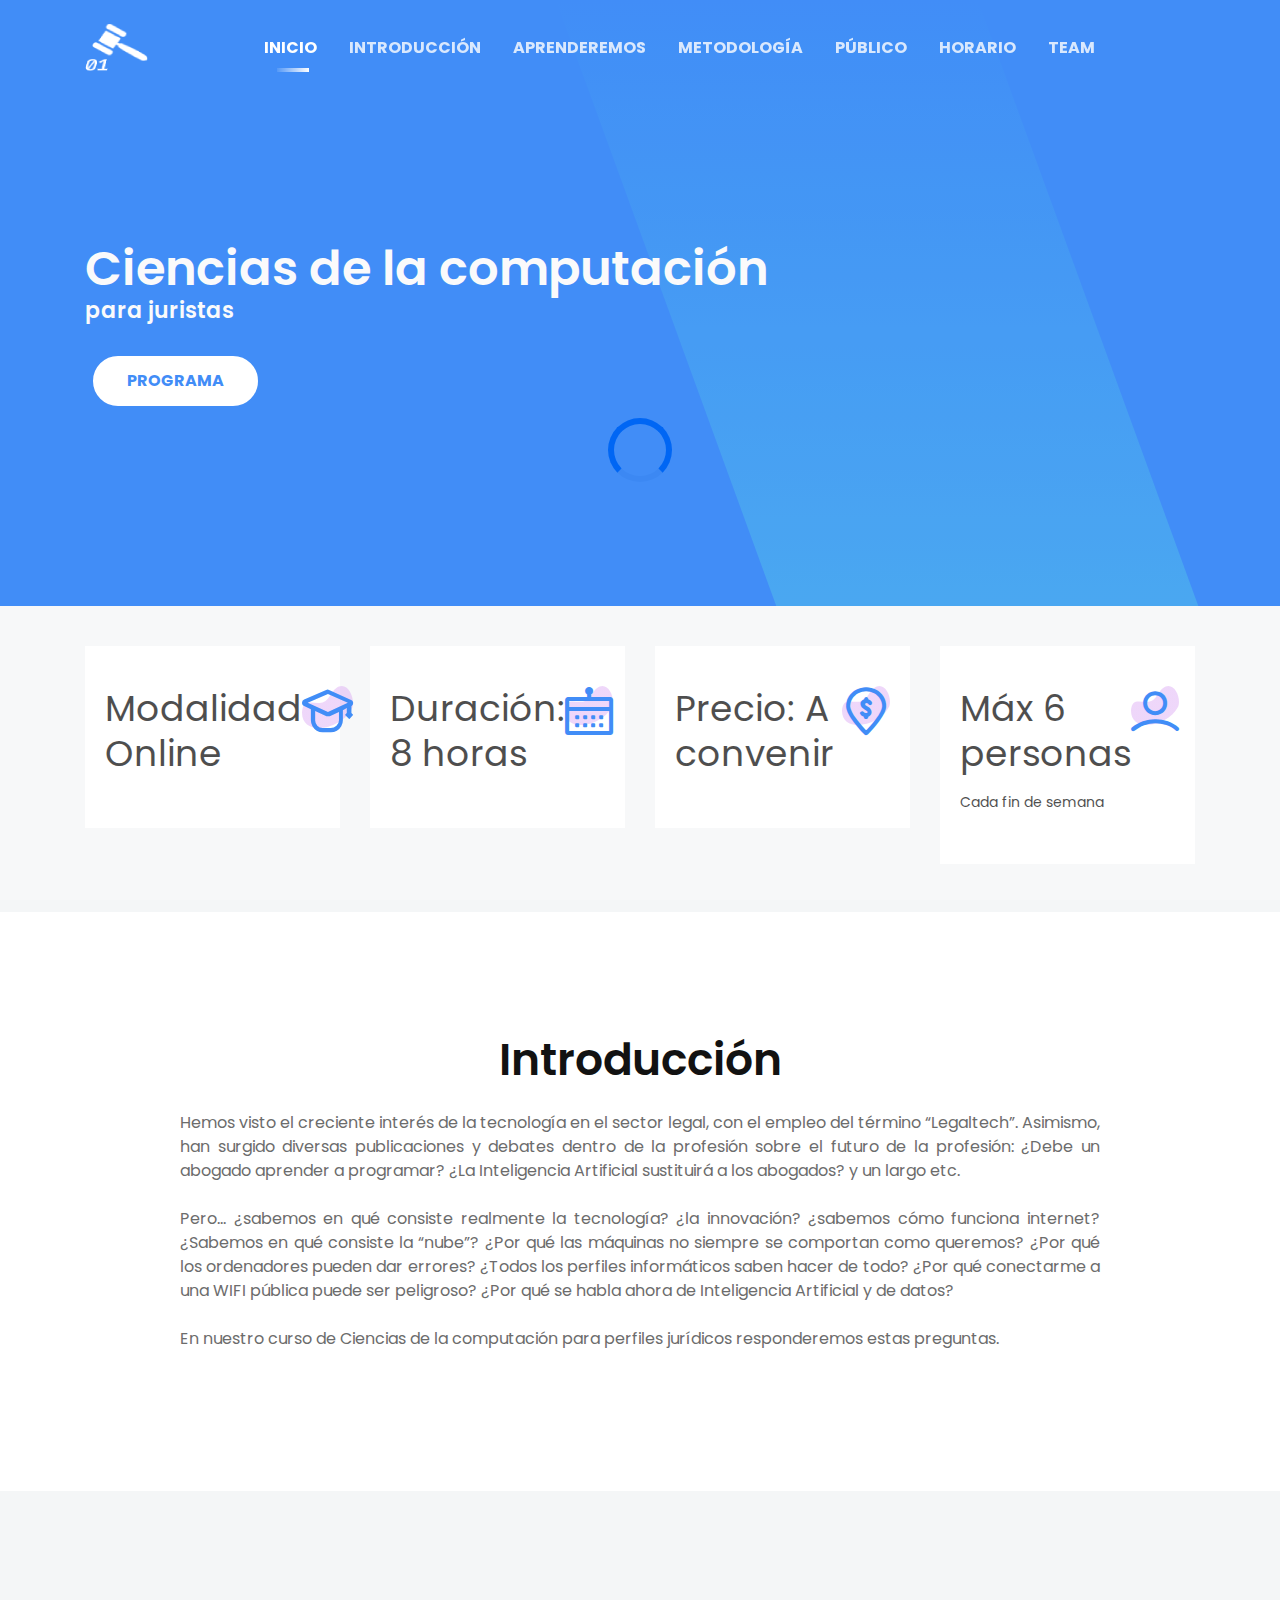
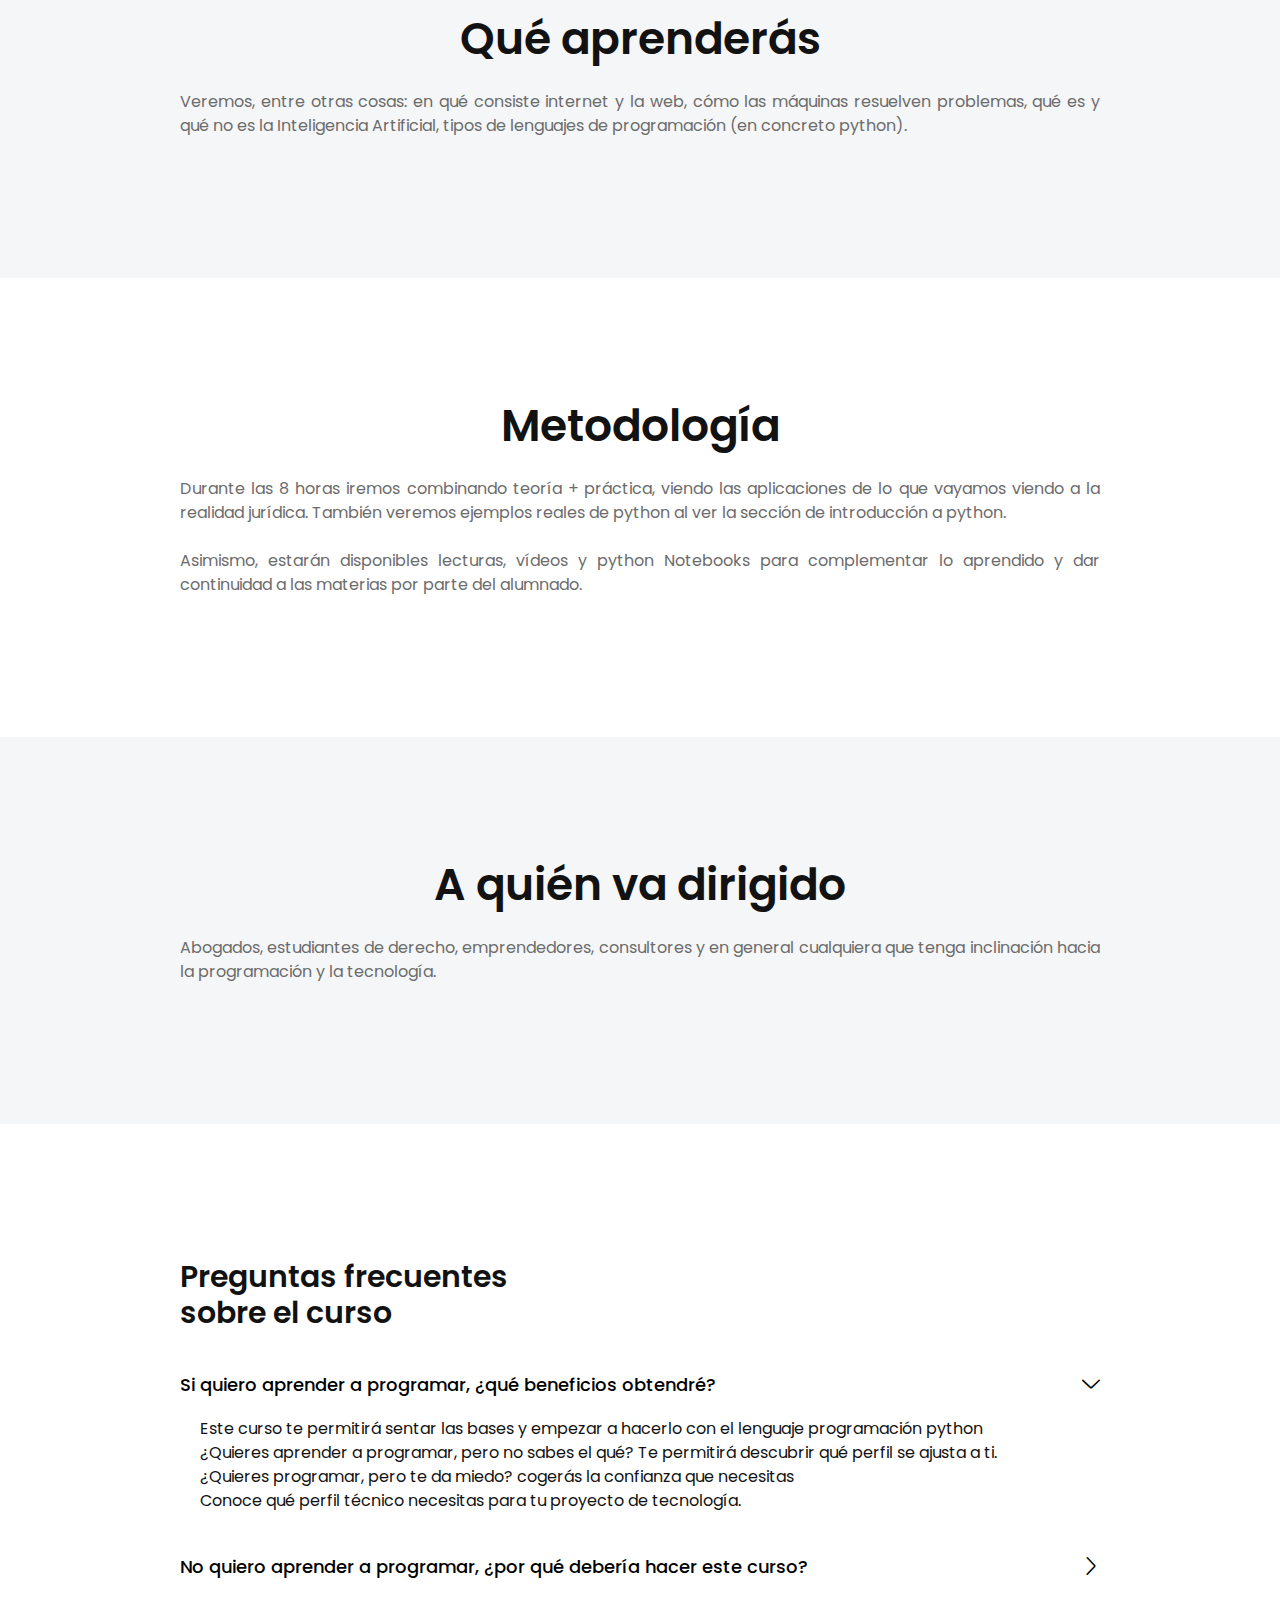
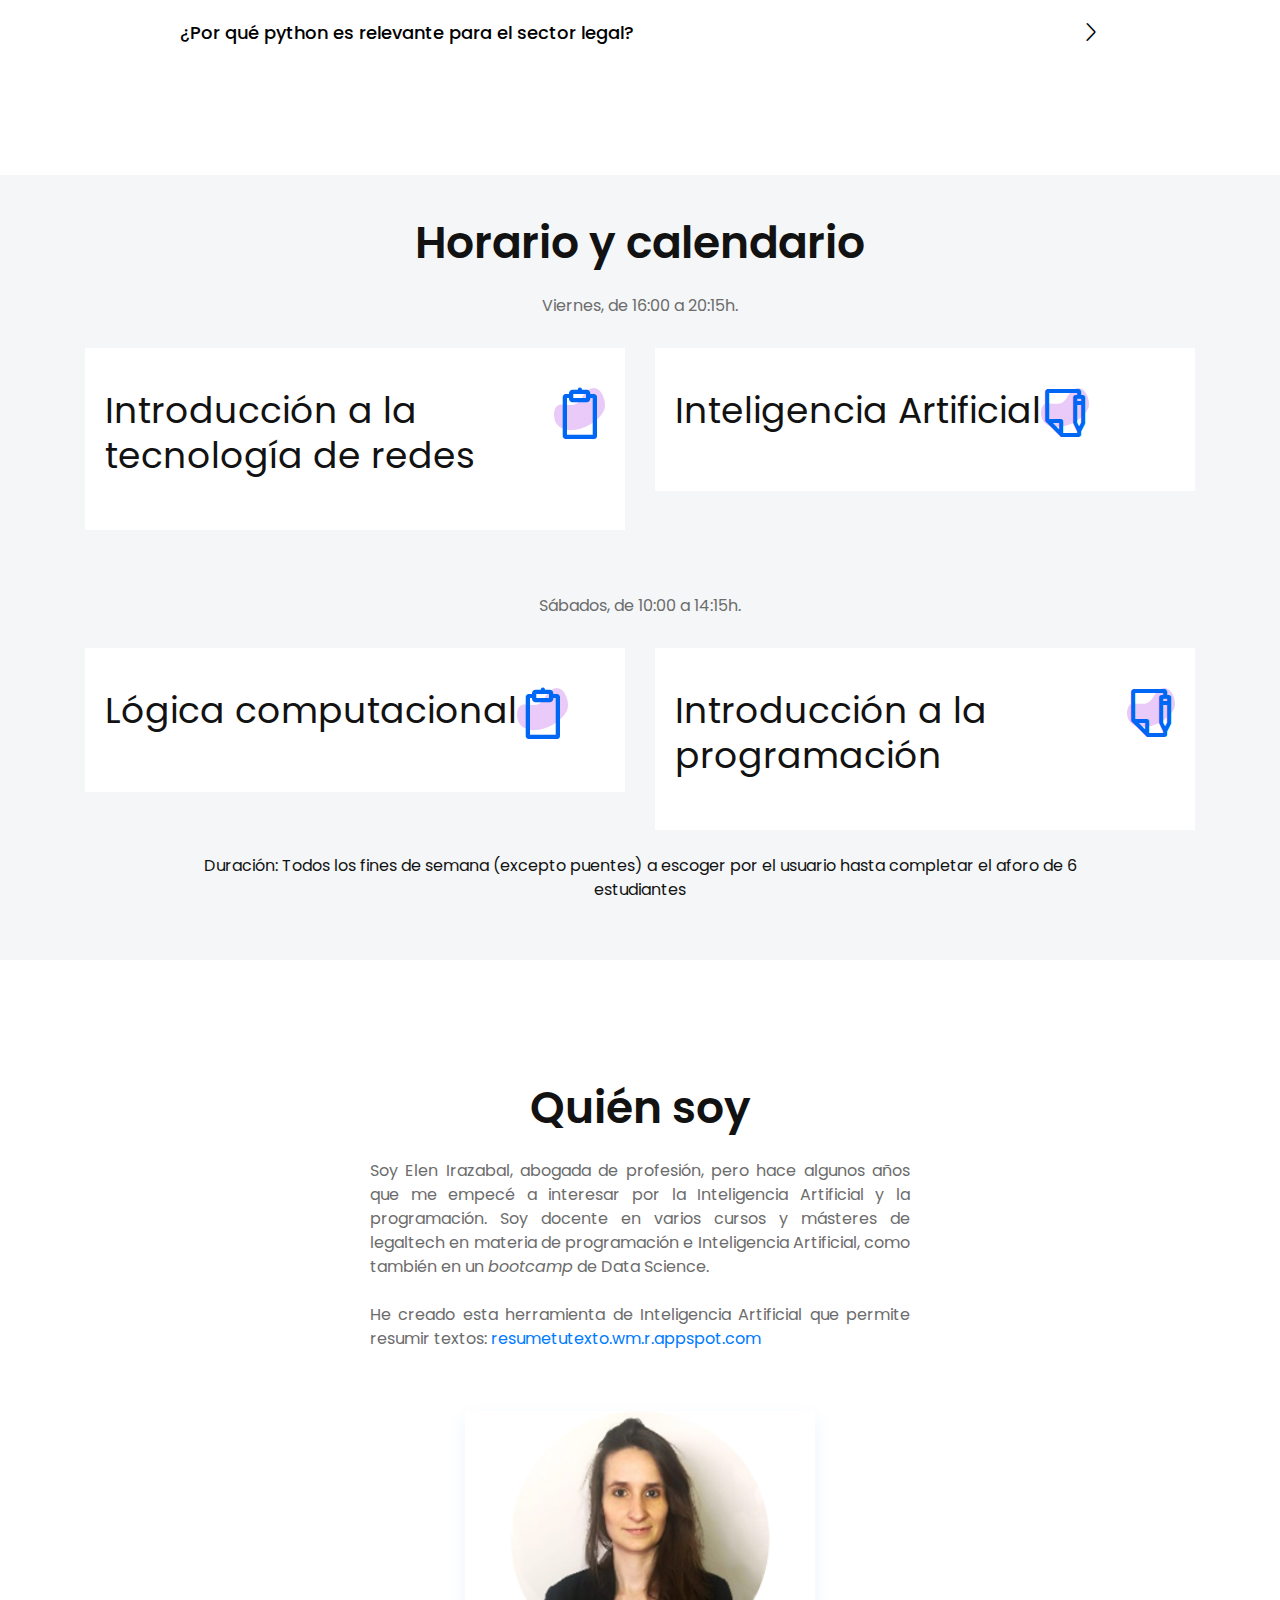
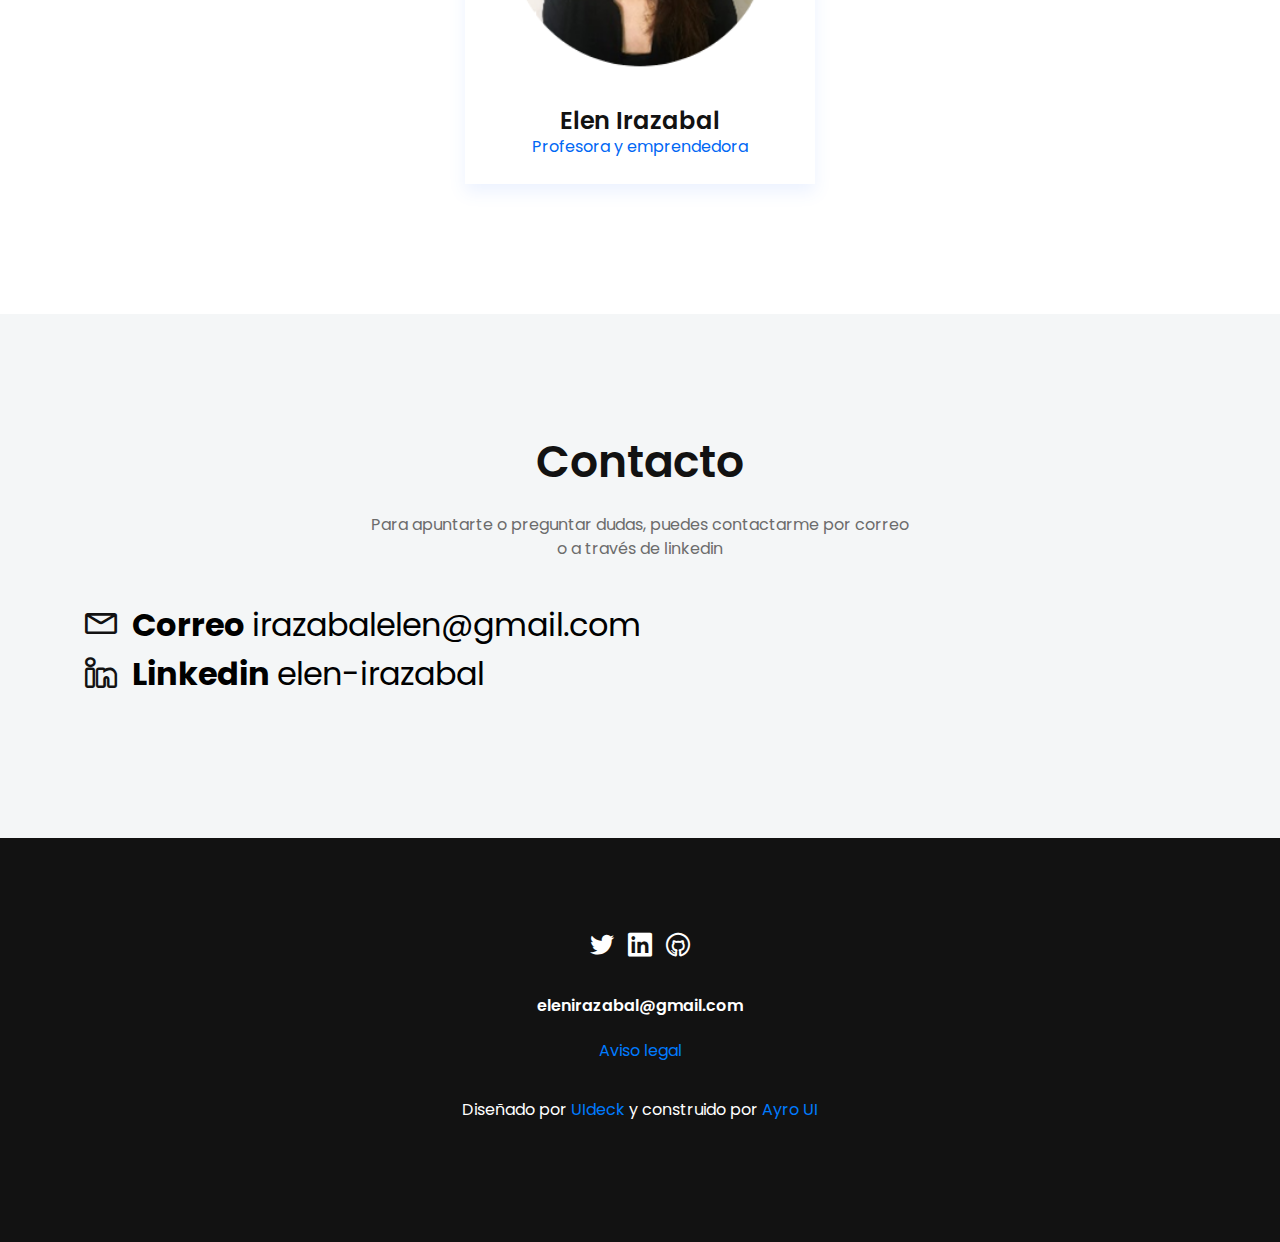
==== commit fda9d0ab: "fix dossier nombre_asignaturas titulos" ====
--- a/index.html
+++ b/index.html
@@ -6,7 +6,7 @@
     <meta charset="utf-8">
     
     <!--====== Title ======-->
-    <title>Ciencias de la computación para perfiles jurídicos</title>
+    <title>Ciencias de la computación para juristas</title>
     
     <meta name="description" content="">
     <meta name="viewport" content="width=device-width, initial-scale=1">
@@ -14,7 +14,7 @@
     <meta property="og:image" content="https://raw.githubusercontent.com/Lawlesscodelen/curso_computacion_juridico/main/assets/images/background_img_dossier.png" />
     <meta property="og:type" content="website" />
     <meta property="og:url" content="https://lawlesscodelen.github.io/curso_computacion_juridico/" />
-    <meta property="og:title" content="Ciencias de la computación para perfiles jurídicos" />
+    <meta property="og:title" content="Ciencias de la computación para juristas" />
     <meta property="og:description" content="Curso" />
 
     <!--====== Favicon Icon ======-->
@@ -111,7 +111,6 @@
                             <div class="col">
                                 <div class="slider-content">
                                     <h1 class="text-light">Ciencias de la computación</h1>
-                                    <h1 class="text-light" style="font-size:3.5sem">para perfiles jurídicos</h1>
                                     <h4 class="text-light" >para juristas</h4>
                                     <ul class="slider-btn rounded-buttons">
                                         <li><a class="main-btn rounded-one" href="assets/images/dossier_curso_ciencias_computacion.pdf" target="_blank">PROGRAMA</a></li>
@@ -347,7 +346,7 @@
                 <div class="col-lg-6 col-md-6 col-sm-12">
                     <div class="single-features mt-0">
                         <div class="features-title-icon d-flex">
-                            <h4 class="features-title"><a href="#">Introducción a tecnologías de redes</a></h4>
+                            <h4 class="features-title"><a href="#">Introducción a la tecnología de redes</a></h4>
                             <div class="features-icon">
                                 <i class="lni lni-clipboard" style="font-size: 3.2em;line-height: 50px;"></i>
                                 <img class="shape" src="assets/images/f-shape-1.svg" alt="Shape">
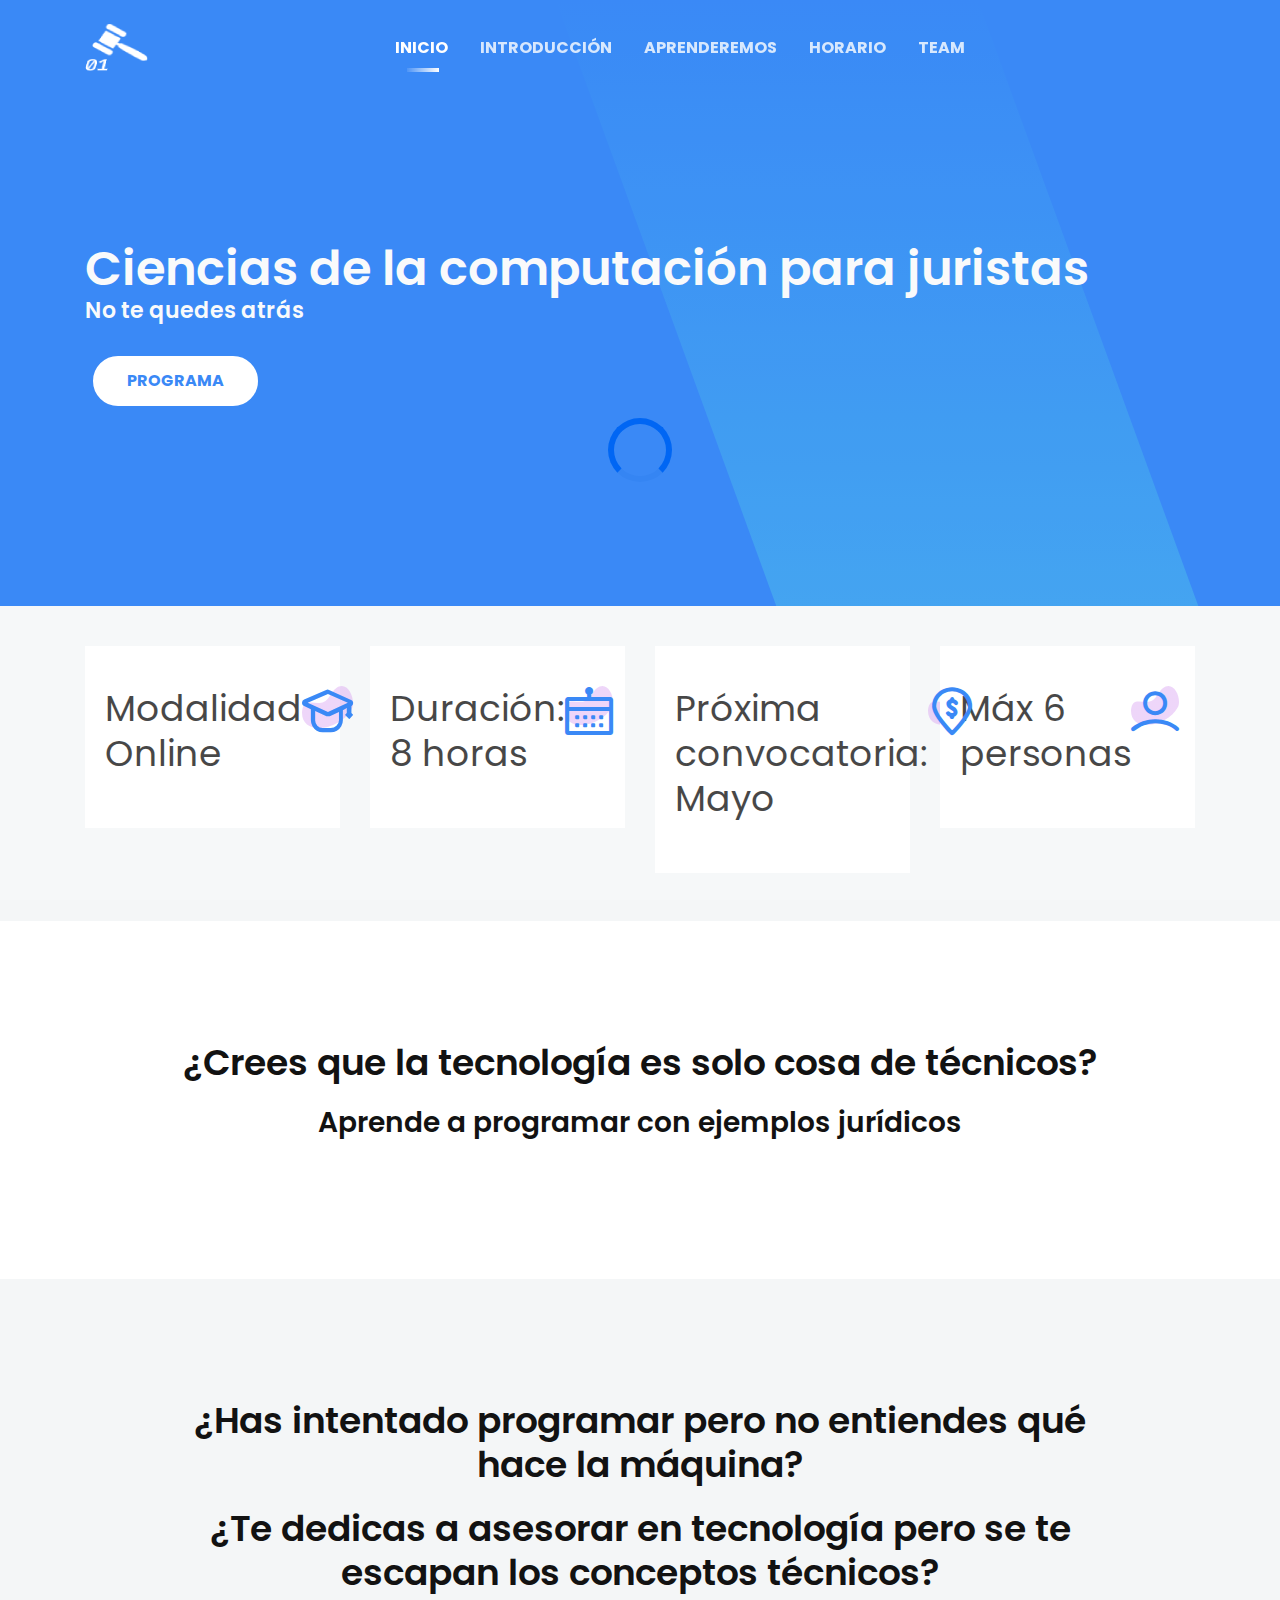
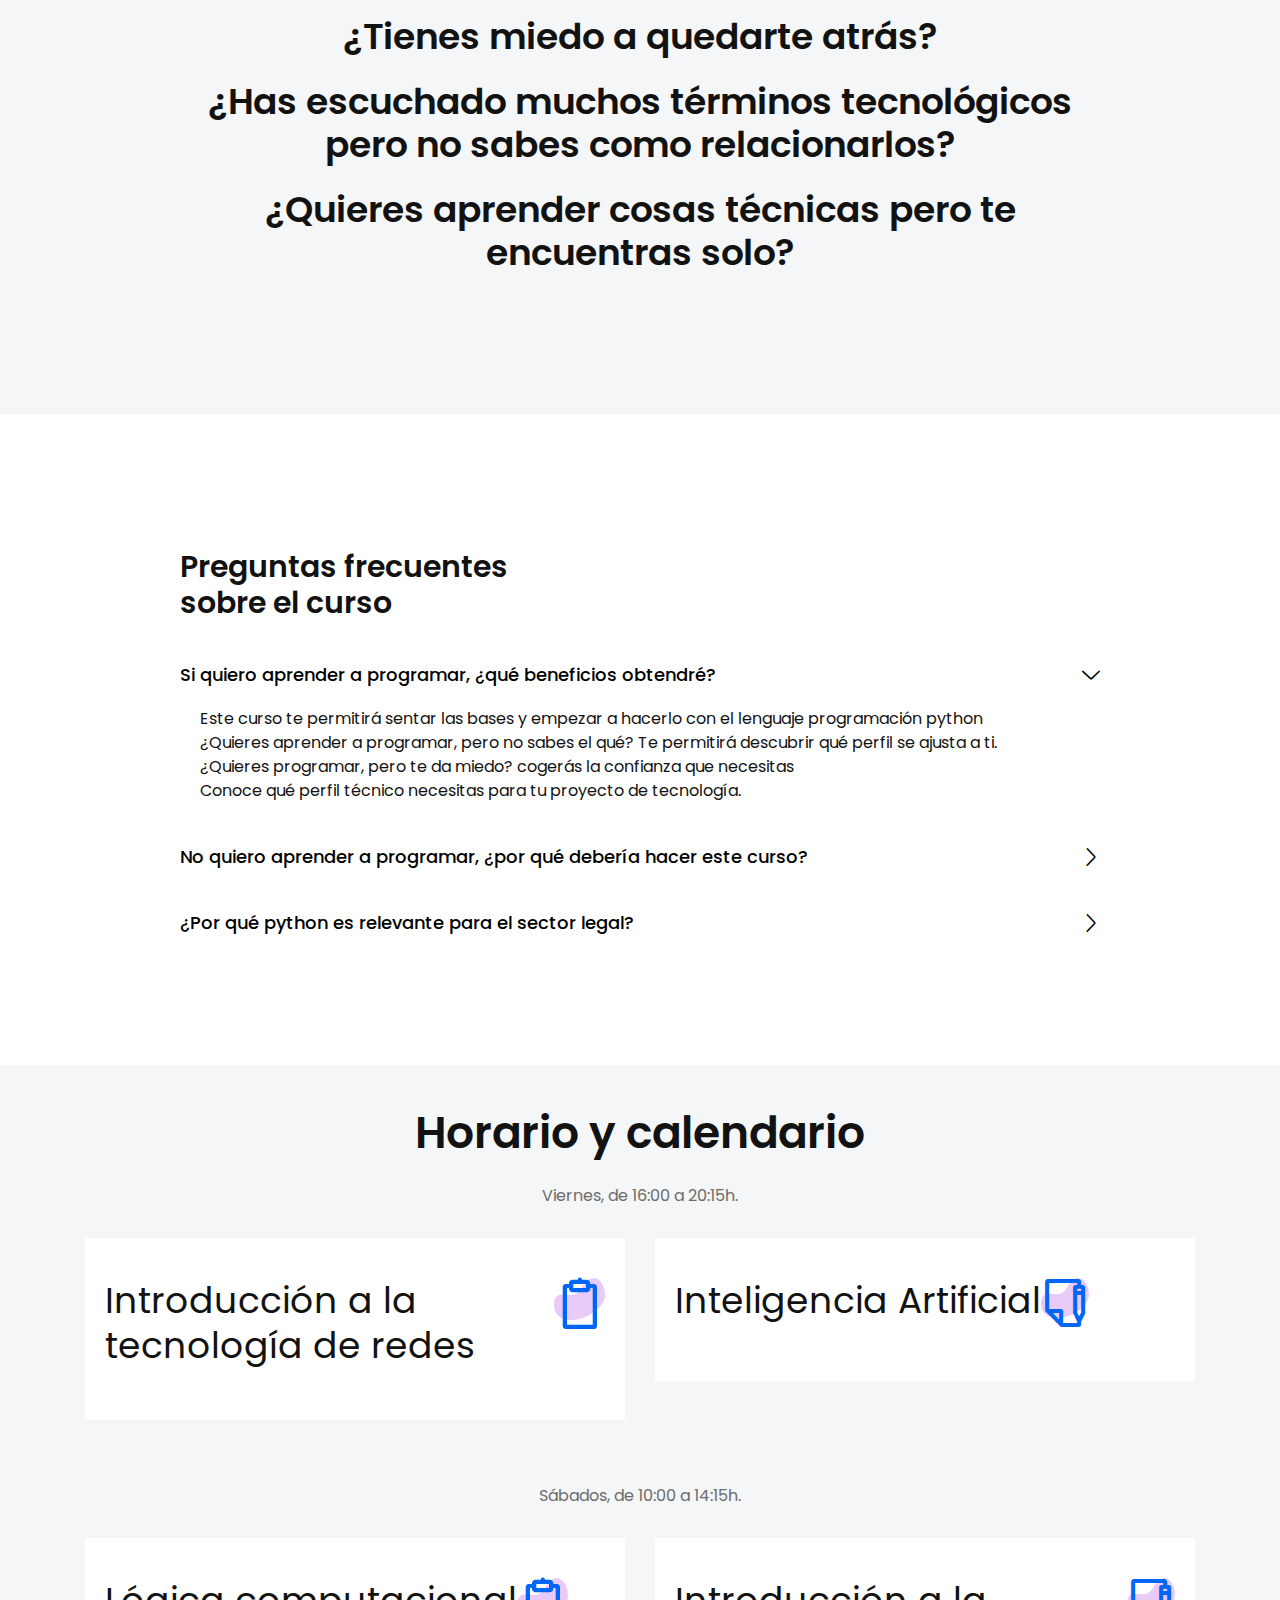
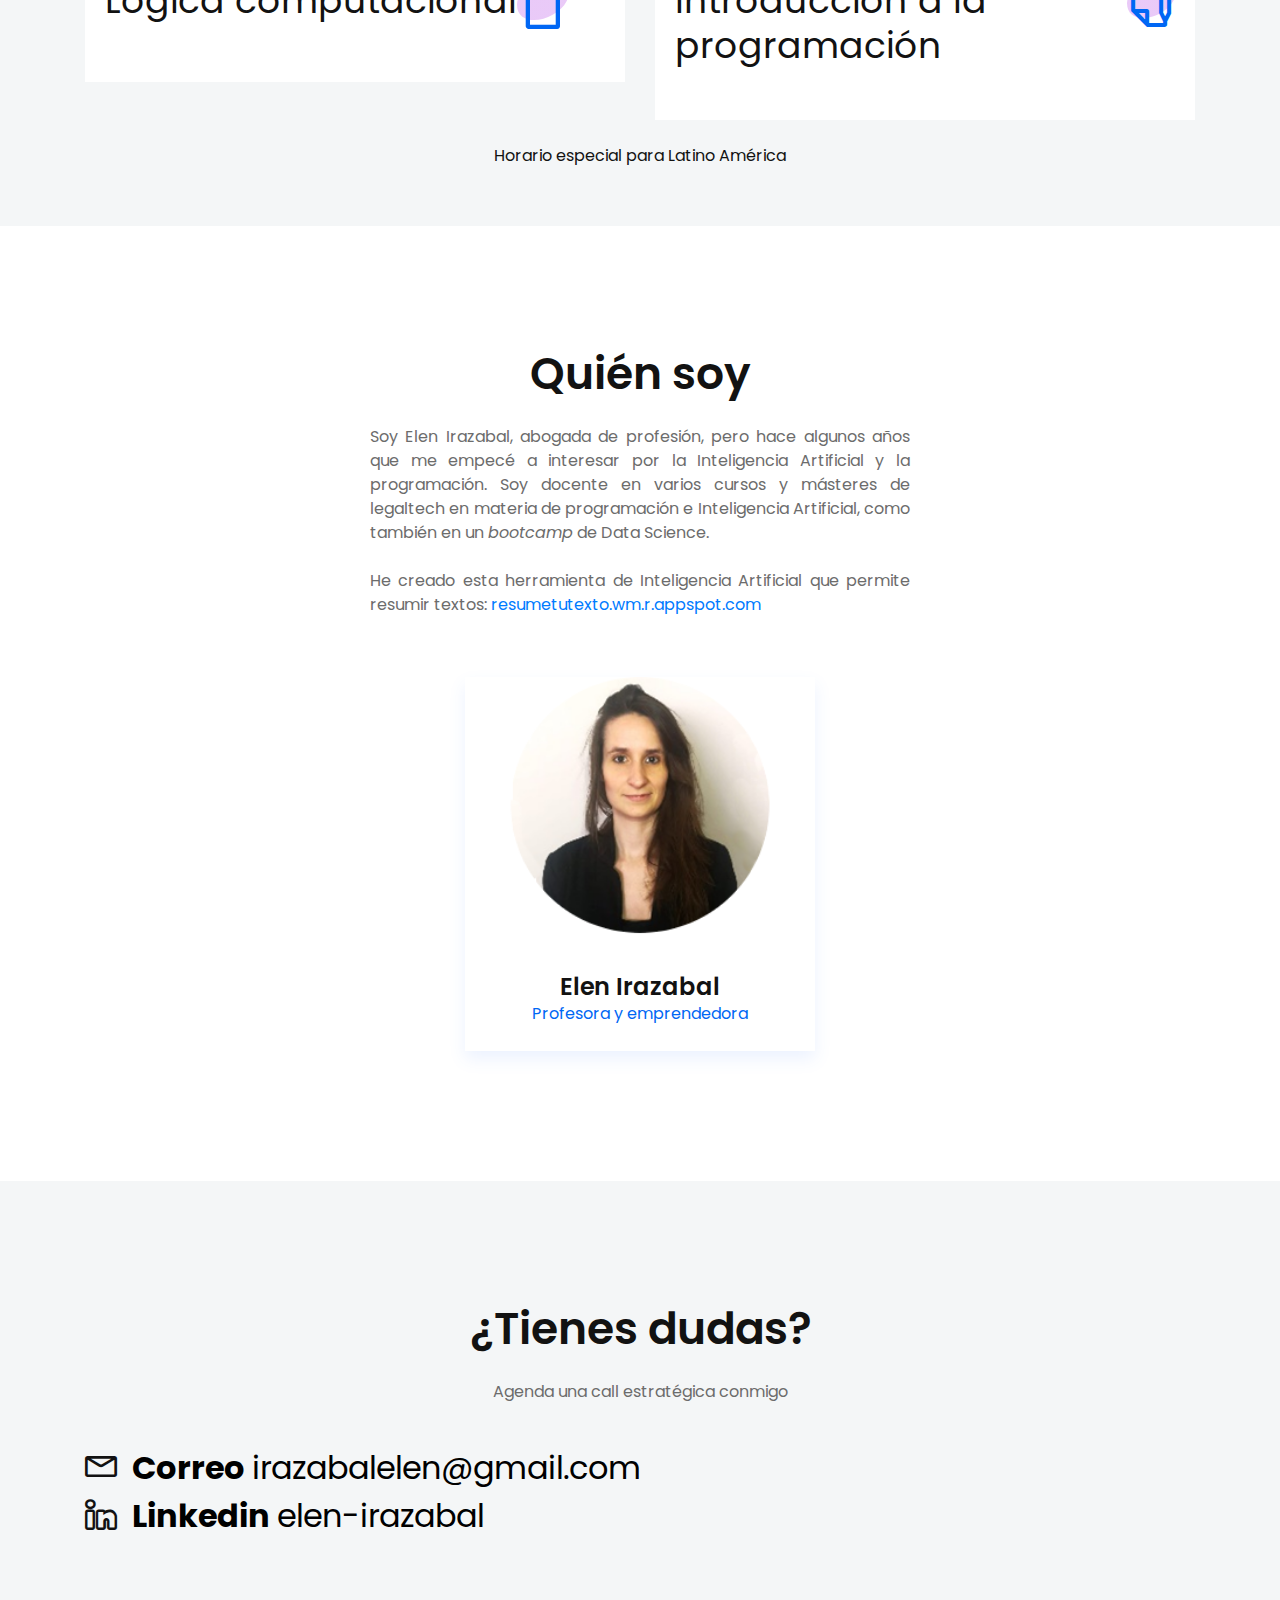
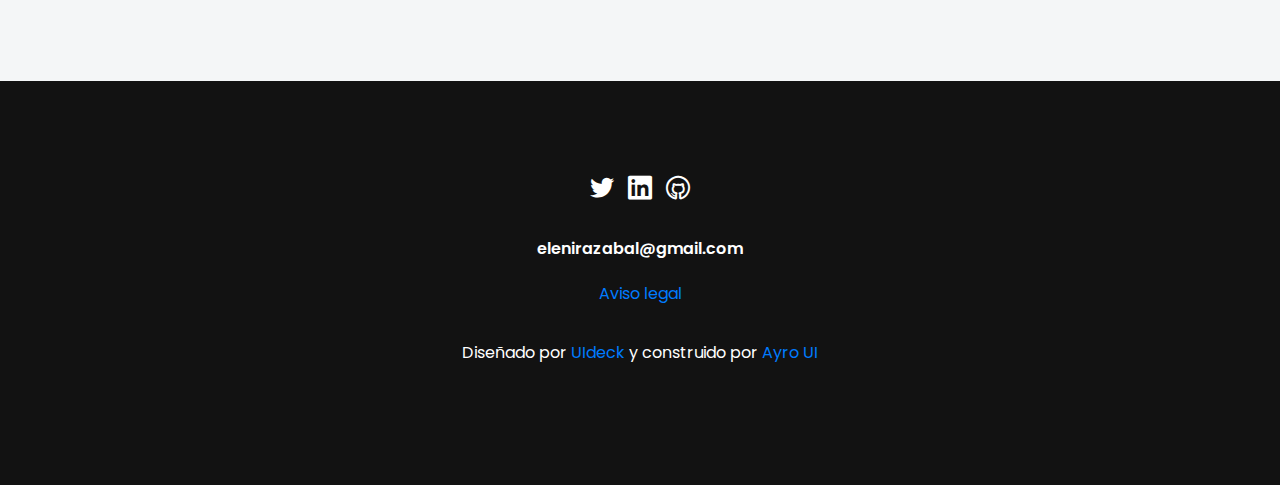
==== commit 5f3ac571: "fix abril 21" ====
--- a/index.html
+++ b/index.html
@@ -86,8 +86,8 @@
                                 <li class="nav-item active"><a class="page-scroll" href="#home">Inicio</a></li>
                                 <li class="nav-item"><a class="page-scroll" href="#Introducción">Introducción</a></li>
                                 <li class="nav-item"><a class="page-scroll" href="#Aprenderemos">Aprenderemos</a></li>
-                                <li class="nav-item"><a class="page-scroll" href="#Metodología">Metodología</a></li>
-                                <li class="nav-item"><a class="page-scroll" href="#Público">Público</a></li>
+                                <!-- <li class="nav-item"><a class="page-scroll" href="#Metodología">Metodología</a></li> -->
+                                <!-- <li class="nav-item"><a class="page-scroll" href="#Público">Público</a></li> -->
                                 <li class="nav-item"><a class="page-scroll" href="#horario">Horario</a></li>
                                 <li class="nav-item"><a class="page-scroll" href="#team">Team</a></li>
                             </ul>
@@ -110,8 +110,8 @@
                         <div class="row">
                             <div class="col">
                                 <div class="slider-content">
-                                    <h1 class="text-light">Ciencias de la computación</h1>
-                                    <h4 class="text-light" >para juristas</h4>
+                                    <h1 class="text-light">Ciencias de la computación para juristas</h1>
+                                    <h4 class="text-light" >No te quedes atrás</h4>
                                     <ul class="slider-btn rounded-buttons">
                                         <li><a class="main-btn rounded-one" href="assets/images/dossier_curso_ciencias_computacion.pdf" target="_blank">PROGRAMA</a></li>
                                     </ul>
@@ -158,7 +158,7 @@
                 <div class="col-lg-3 col-md-6 col-sm-6">
                     <div class="single-features mt-40">
                         <div class="features-title-icon d-flex">
-                        <h4 class="features-title"><a href="#">Precio: A convenir</a></h4>
+                        <h4 class="features-title"><a href="#">Próxima convocatoria: Mayo</a></h4>
                             <span>&#10;</span>
                             <div class="features-icon">
                                 <i class="lni lni-money-location" style="font-size: 3em;line-height: 50px;"></i>
@@ -176,9 +176,6 @@
                                 <img class="shape" src="assets/images/f-shape-1.svg" alt="Shape">
                             </div>
                         </div>
-                        <div class='features-content'>
-                            <p class='text'>Cada fin de semana</p>
-                        </div>
                     </div> <!-- single features -->
                 </div>
             </div> <!-- row -->
@@ -194,11 +191,11 @@
         <div class="container">
             <div class="row justify-content-center">
                 <div class="col-lg-10 col-md-10">
-                    <div class="section-title text-center pb-10">
-                        <h3 class="title">Introducción</h3>
-                        <p class="text text-justify">Hemos visto el creciente interés de la tecnología en el sector legal, con el empleo del término “Legaltech”. Asimismo, han surgido diversas publicaciones y debates dentro de la profesión sobre el futuro de la profesión: ¿Debe un abogado aprender a programar? ¿La Inteligencia Artificial sustituirá a los abogados? y un largo etc.</p>
-                        <p class="text text-justify">Pero… ¿sabemos en qué consiste realmente la tecnología? ¿la innovación? ¿sabemos cómo funciona internet? ¿Sabemos en qué consiste la “nube”? ¿Por qué las máquinas no siempre se comportan como queremos? ¿Por qué los ordenadores pueden dar errores? ¿Todos los perfiles informáticos saben hacer de todo? ¿Por qué conectarme a una WIFI pública puede ser peligroso? ¿Por qué se habla ahora de Inteligencia Artificial y de datos?</p>
-                        <p class="text text-justify">En nuestro curso de Ciencias de la computación para perfiles jurídicos responderemos estas preguntas.</p>
+                    <div class="about-title text-center pb-10">
+                        <h2 class="title">¿Crees que la tecnología es solo cosa de técnicos?</h2>
+                        
+                        <h5 class="title"><br></h5>
+                        <h3 class="title">Aprende a programar con ejemplos jurídicos</h3>
 
                     </div> <!-- section title -->
                 </div>
@@ -215,9 +212,17 @@
         <div class="container">
             <div class="row justify-content-center">
                 <div class="col-lg-10 col-md-10">
-                    <div class="section-title text-center pb-10">
-                        <h3 class="title">Qué aprenderás</h3>
-                        <p class="text text-justify">Veremos, entre otras cosas: en qué consiste internet y la web, cómo las máquinas resuelven problemas, qué es y qué no es la Inteligencia Artificial, tipos de lenguajes de programación (en concreto python).</p>
+                    <div class="about-title text-center pb-10">
+                        <h2 class="title">¿Has intentado programar pero no entiendes qué hace la máquina?</h2>
+                        <h5 class="title"><br></h5>
+                        <h2 class="title">¿Te dedicas a asesorar en tecnología pero se te escapan los conceptos técnicos?</h2>
+                        <h5 class="title"><br></h5>
+                        <h2 class="title">¿Tienes miedo a quedarte atrás?</h2>
+                        <h5 class="title"><br></h5>
+                        <h2 class="title">¿Has escuchado muchos términos tecnológicos pero no sabes como relacionarlos?</h2>
+                        <h5 class="title"><br></h5>
+                        <h2 class="title">¿Quieres aprender cosas técnicas pero te encuentras solo?</h2>
+
                     </div> <!-- row -->
                 </div>
             </div> <!-- row -->
@@ -228,7 +233,7 @@
 
     <!--====== PORTFOLIO PART START ======-->
 
-    <section id="Metodología" class="portfolio-area portfolio-four pb-70">
+    <!-- <section id="Metodología" class="portfolio-area portfolio-four pb-70">
         <div class="container">
             <div class="row justify-content-center">
                 <div class="col-lg-10 col-md-10">
@@ -236,28 +241,28 @@
                         <h3 class="title">Metodología</h3>
                         <p class="text text-justify">Durante las 8 horas iremos combinando teoría + práctica, viendo las aplicaciones de lo que vayamos viendo a la realidad jurídica. También veremos ejemplos reales de python al ver la sección de introducción a python.</p>
                         <p class="text text-justify">Asimismo, estarán disponibles lecturas, vídeos y python Notebooks para complementar lo aprendido y dar continuidad a las materias por parte del alumnado.</p>
-                    </div> <!-- section title -->
-                </div>
-            </div> <!-- row -->
-        </div> <!-- container -->
-    </section>
+                    </div>
+                </div>
+            </div>
+        </div>
+    </section> -->
 
     <!--====== PORTFOLIO PART ENDS ======-->
     
     <!--====== FEATRES TWO PART START ======-->
 
-    <section id="Público" class="features-area">
+    <!-- <section id="Público" class="features-area">
         <div class="container">
             <div class="row justify-content-center">
                 <div class="col-lg-10 col-md-10">
                     <div class="section-title text-center pb-10">
                         <h3 class="title">A quién va dirigido</h3>
                         <p class="text text-justify">Abogados, estudiantes de derecho, emprendedores, consultores y en general cualquiera que tenga inclinación hacia la programación y la tecnología.</p>
-                    </div> <!-- row -->
-                </div>
-            </div> <!-- row -->
-        </div> <!-- container -->
-    </section>
+                    </div>
+                </div>
+            </div> 
+        </div>
+    </section> -->
 
     <!--====== FEATRES TWO PART ENDS ======-->
 
@@ -410,7 +415,7 @@
             <div class="row justify-content-center">
                 <div class="col-lg-10 col-md-10">
                     <div class="section-title text-center pb-10">
-                        <p class="text text-justify"></p>Duración: Todos los fines de semana (excepto puentes) a escoger por el usuario hasta completar el aforo de 6 estudiantes</p>
+                        <p class="text text-justify"></p>Horario especial para Latino América</p>
                     </div> <!-- row -->
                 </div>
             </div> <!-- row -->
@@ -466,8 +471,8 @@
             <div class="row justify-content-center">
                 <div class="col-lg-6 col-md-10">
                     <div class="section-title text-center pb-30">
-                        <h3 class="title">Contacto</h3>
-                        <p class="text">Para apuntarte o preguntar dudas, puedes contactarme por correo o a través de linkedin</p>
+                        <h3 class="title">¿Tienes dudas?</h3>
+                        <p class="text">Agenda una call estratégica conmigo</p>
                     </div>
                 </div>
             </div> <!-- row -->
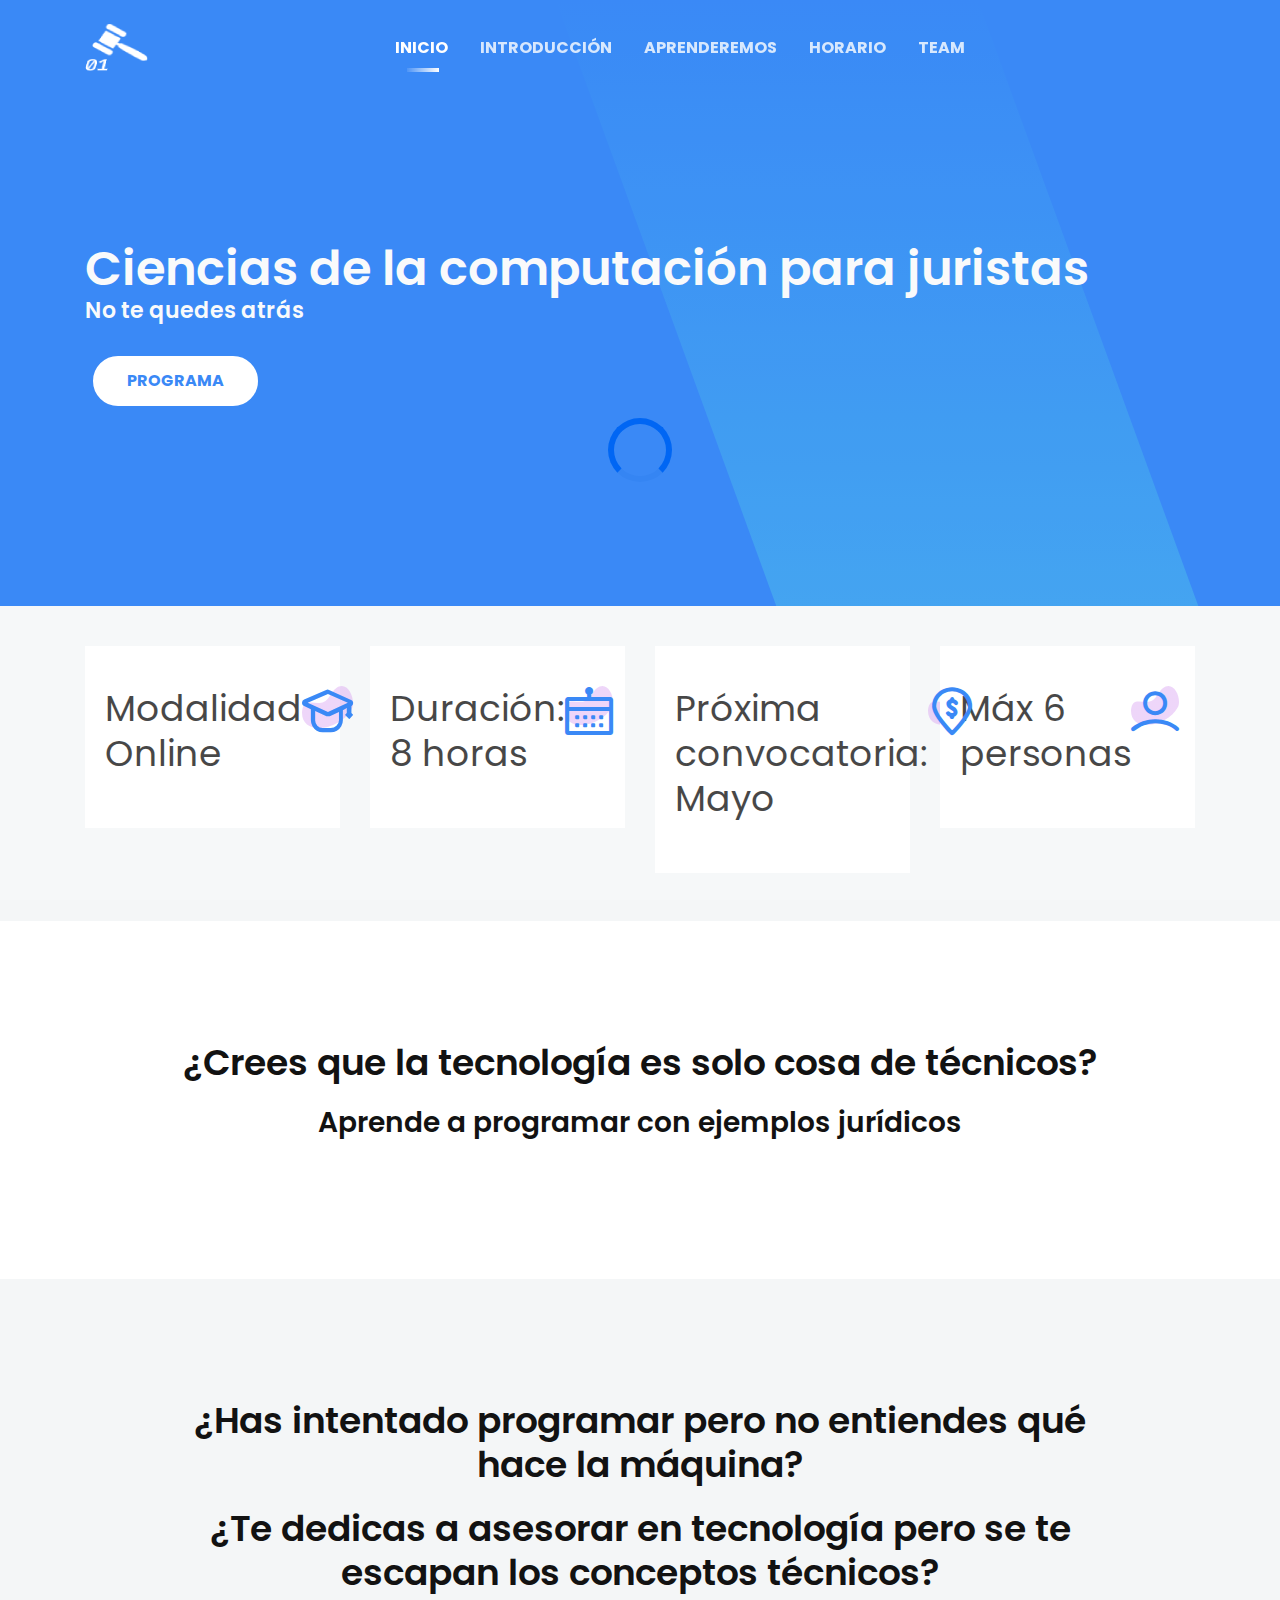
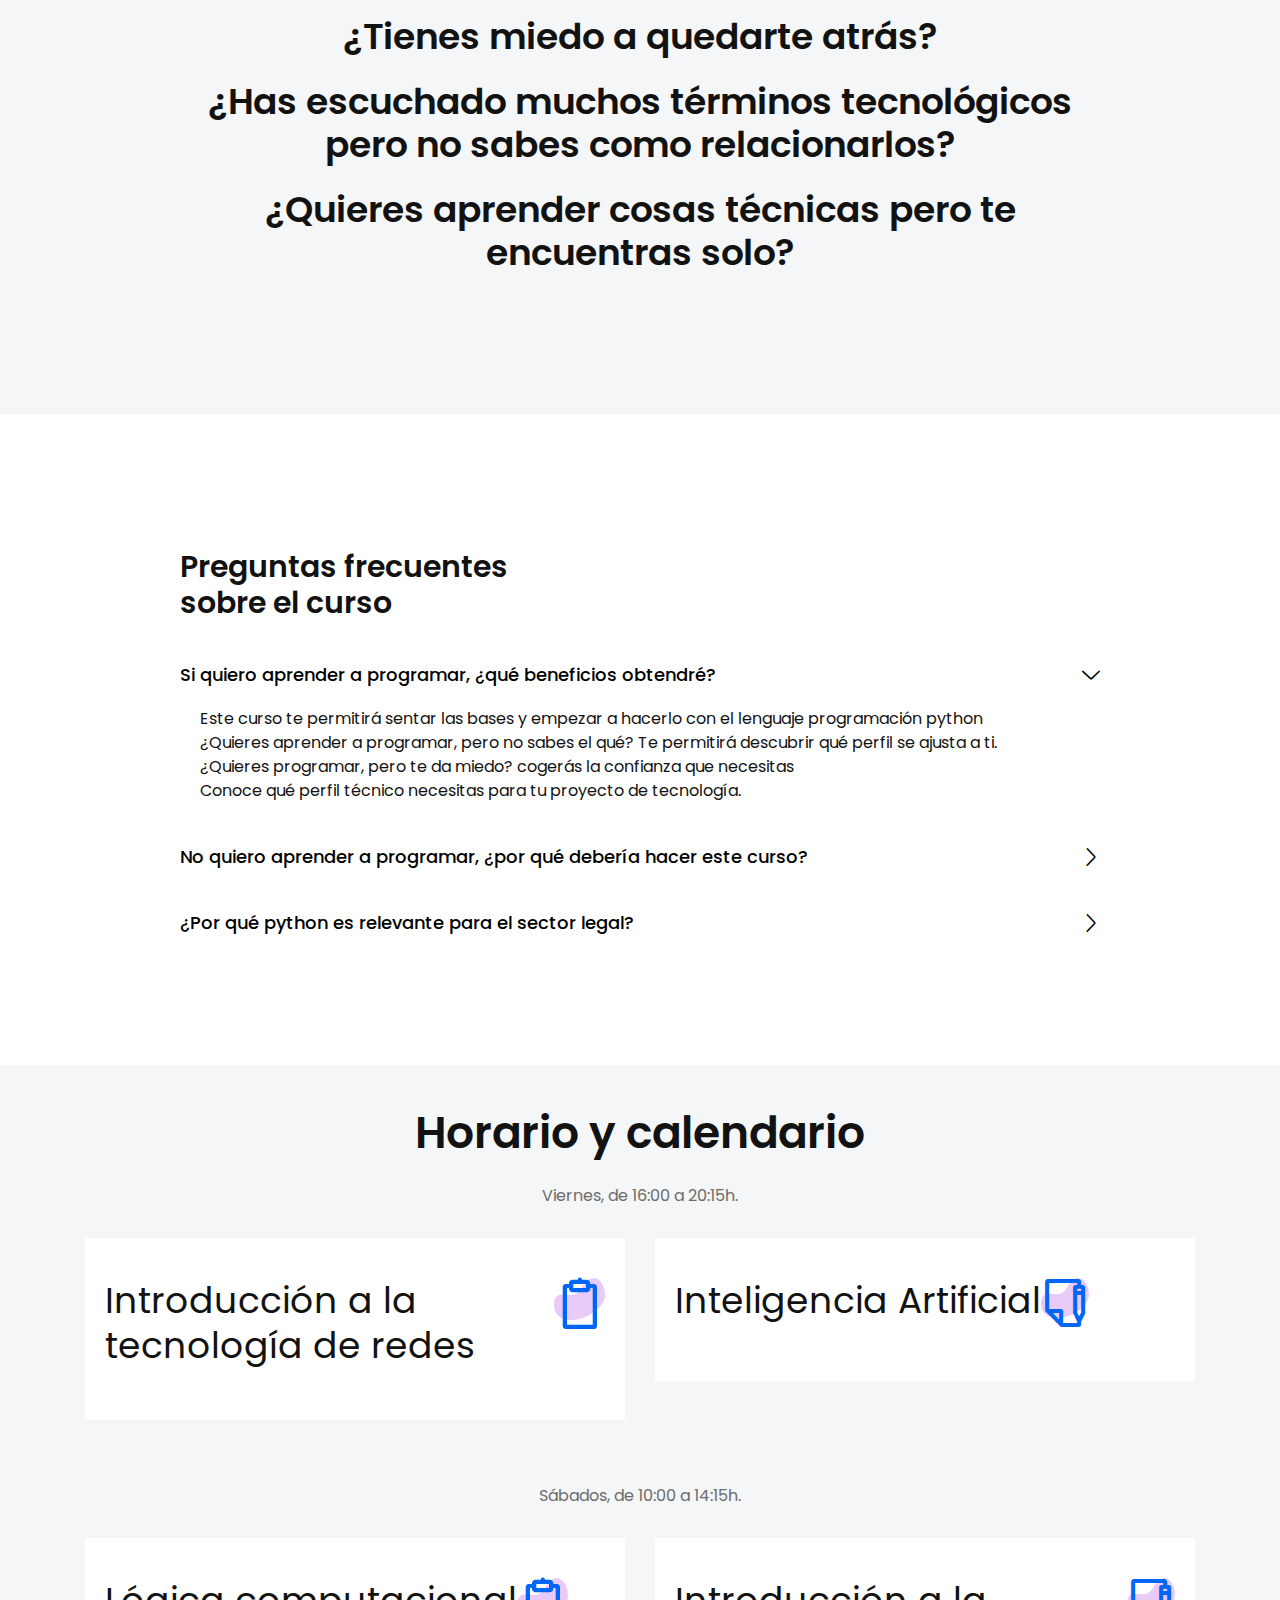
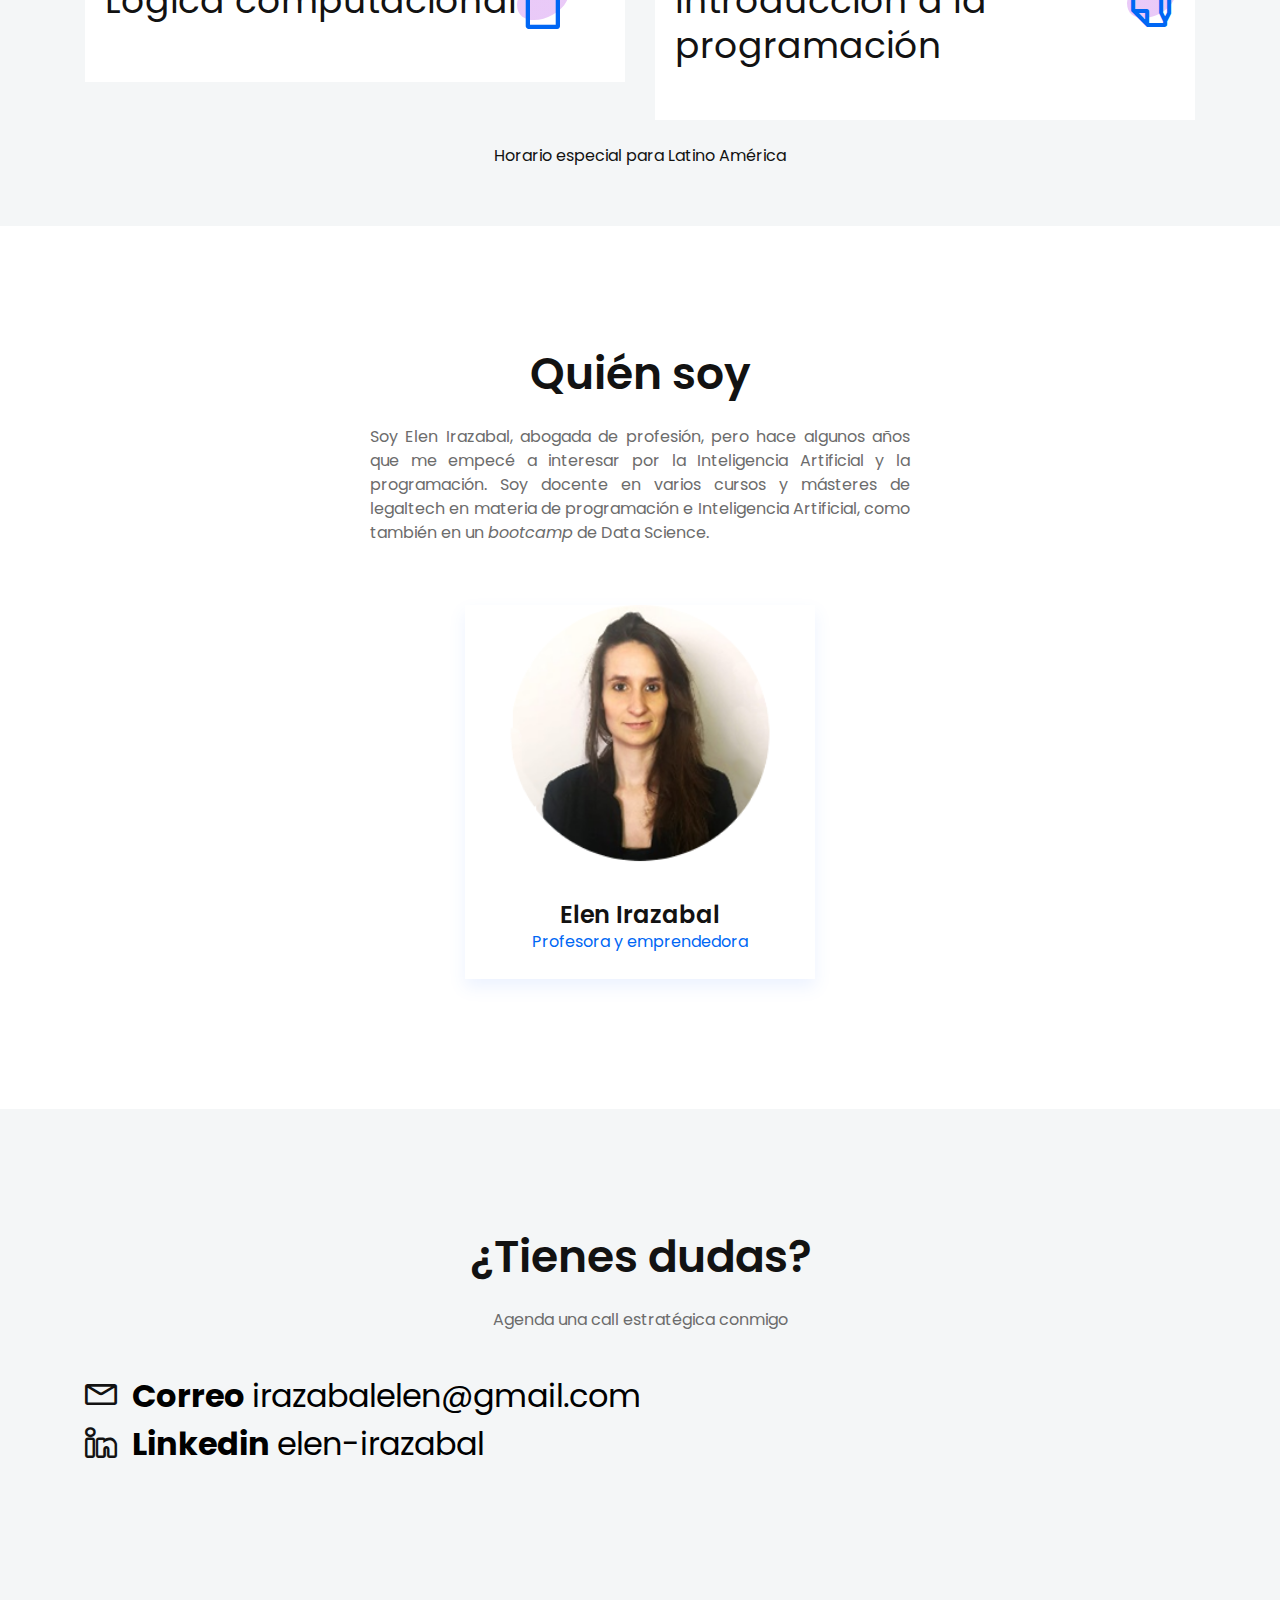
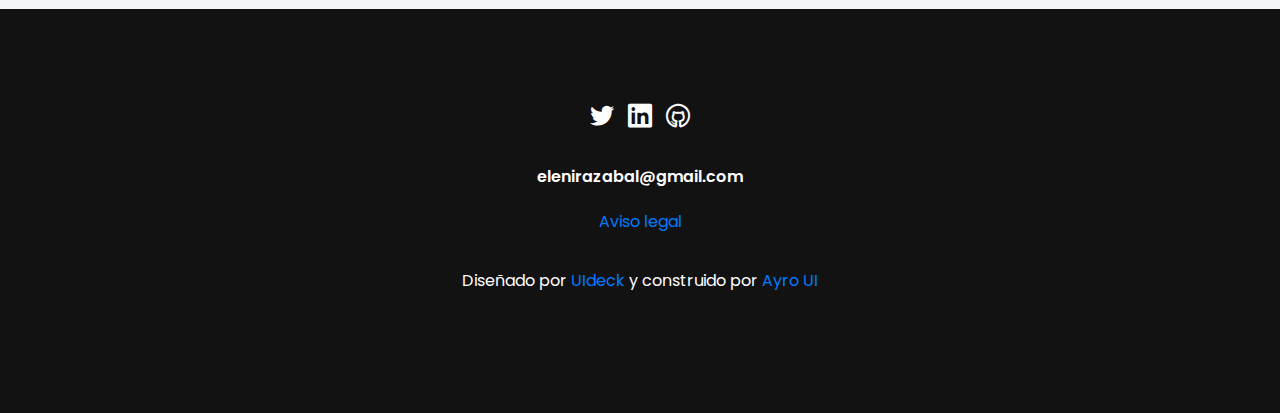
==== commit 53258f08: "remove link resumidor" ====
--- a/index.html
+++ b/index.html
@@ -434,8 +434,7 @@
                     <div class="section-title text-center pb-30">
                         <h3 class="title">Quién soy</h3>
                         <p class="text text-justify">Soy Elen Irazabal, abogada de profesión, pero hace algunos años que me empecé a interesar por la Inteligencia Artificial y la programación. Soy docente en varios cursos y másteres de legaltech en materia de programación e Inteligencia Artificial, como también en un <i>bootcamp</i> de Data Science.</p>
-                        <p class="text text-justify">He creado esta herramienta de Inteligencia Artificial que permite resumir textos: <a href="http://resumetutexto.wm.r.appspot.com/" target=”_blank”>resumetutexto.wm.r.appspot.com</a></p>
-                        
+ 
                     </div> <!-- section title -->
                 </div>
             </div> <!-- row -->
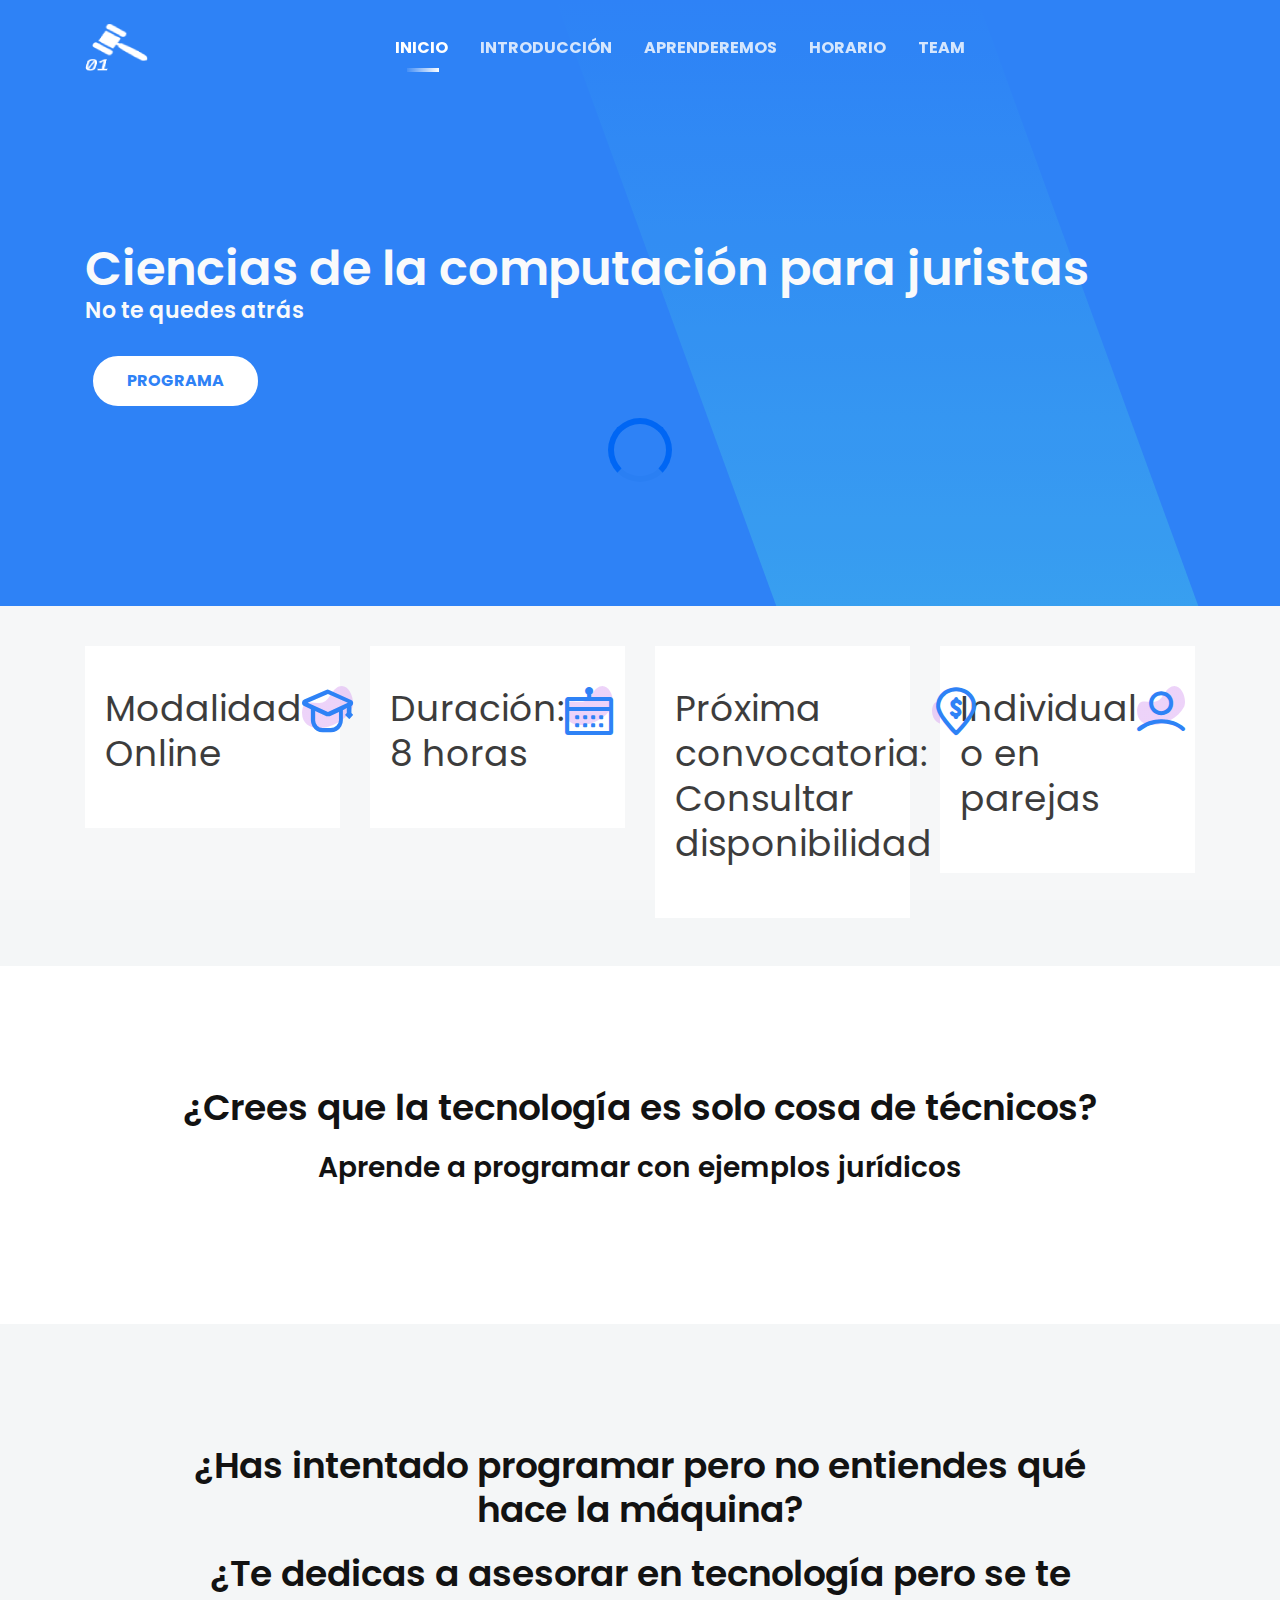
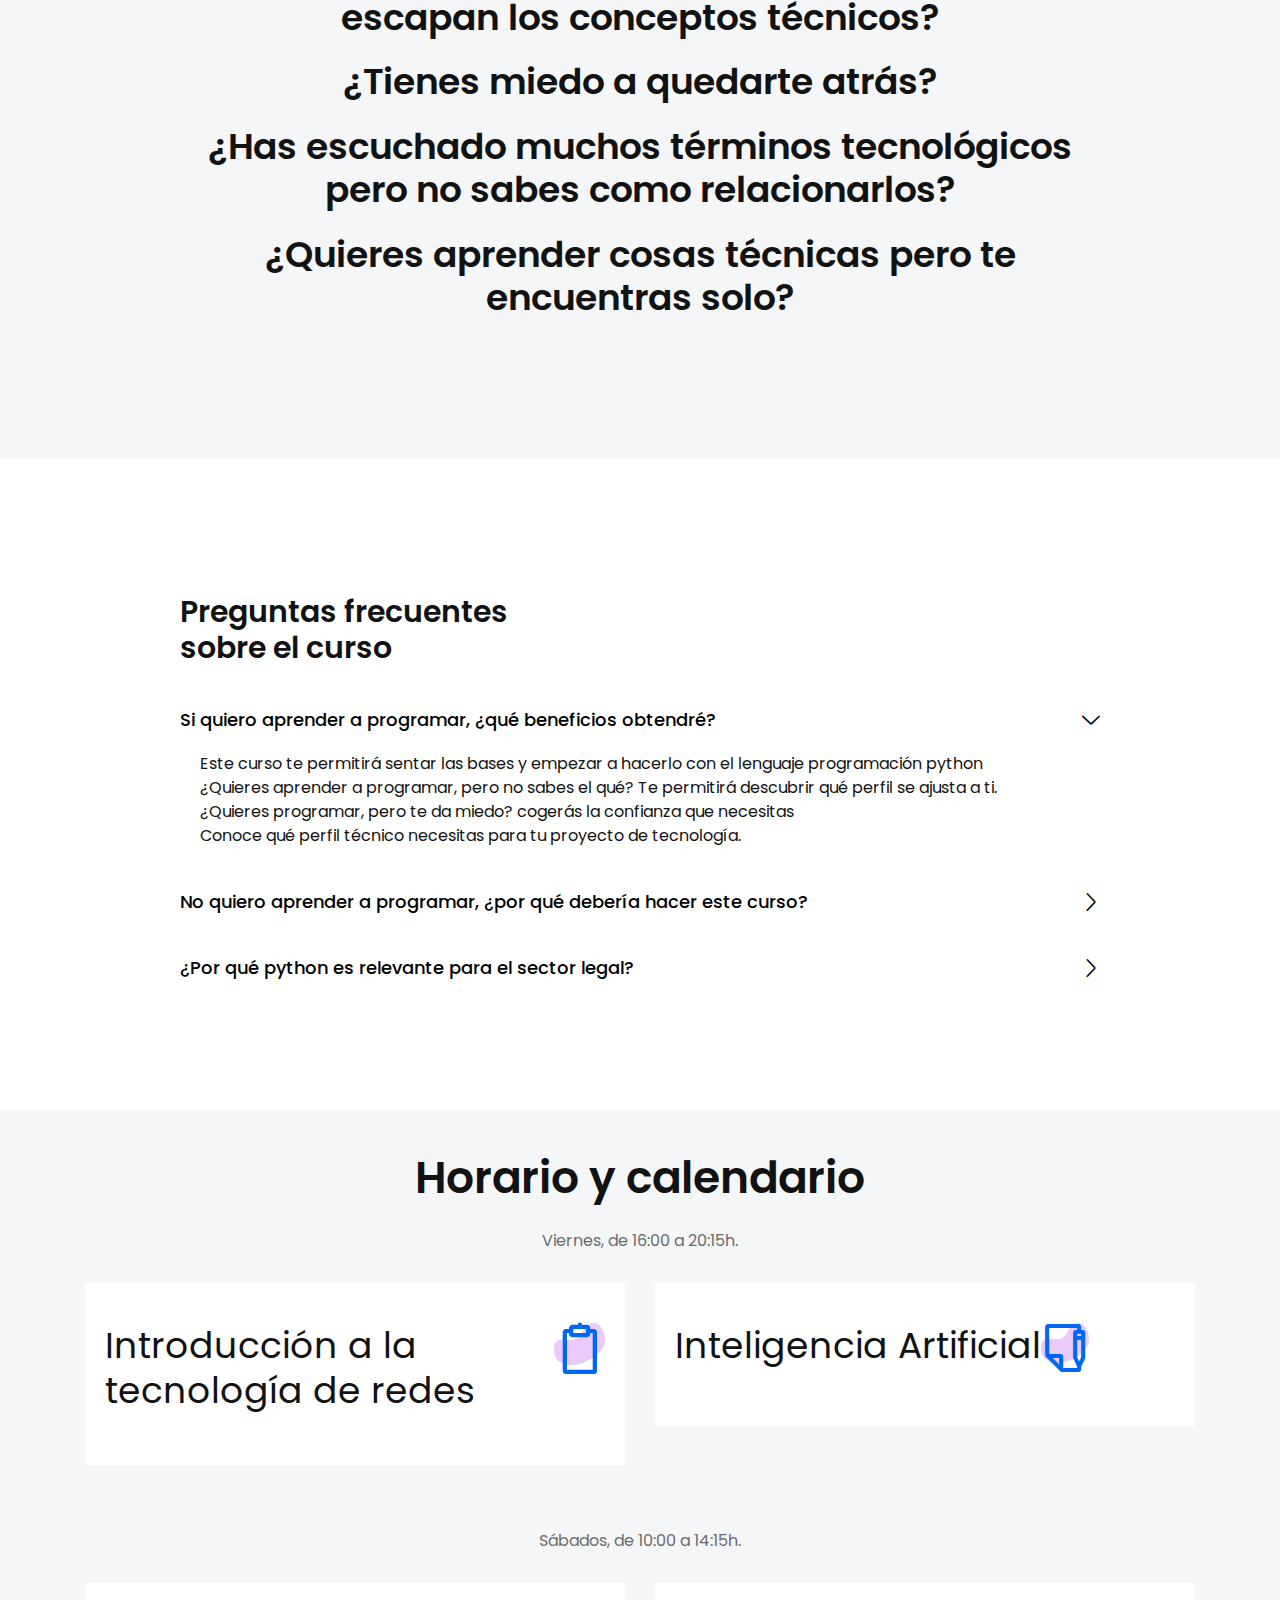
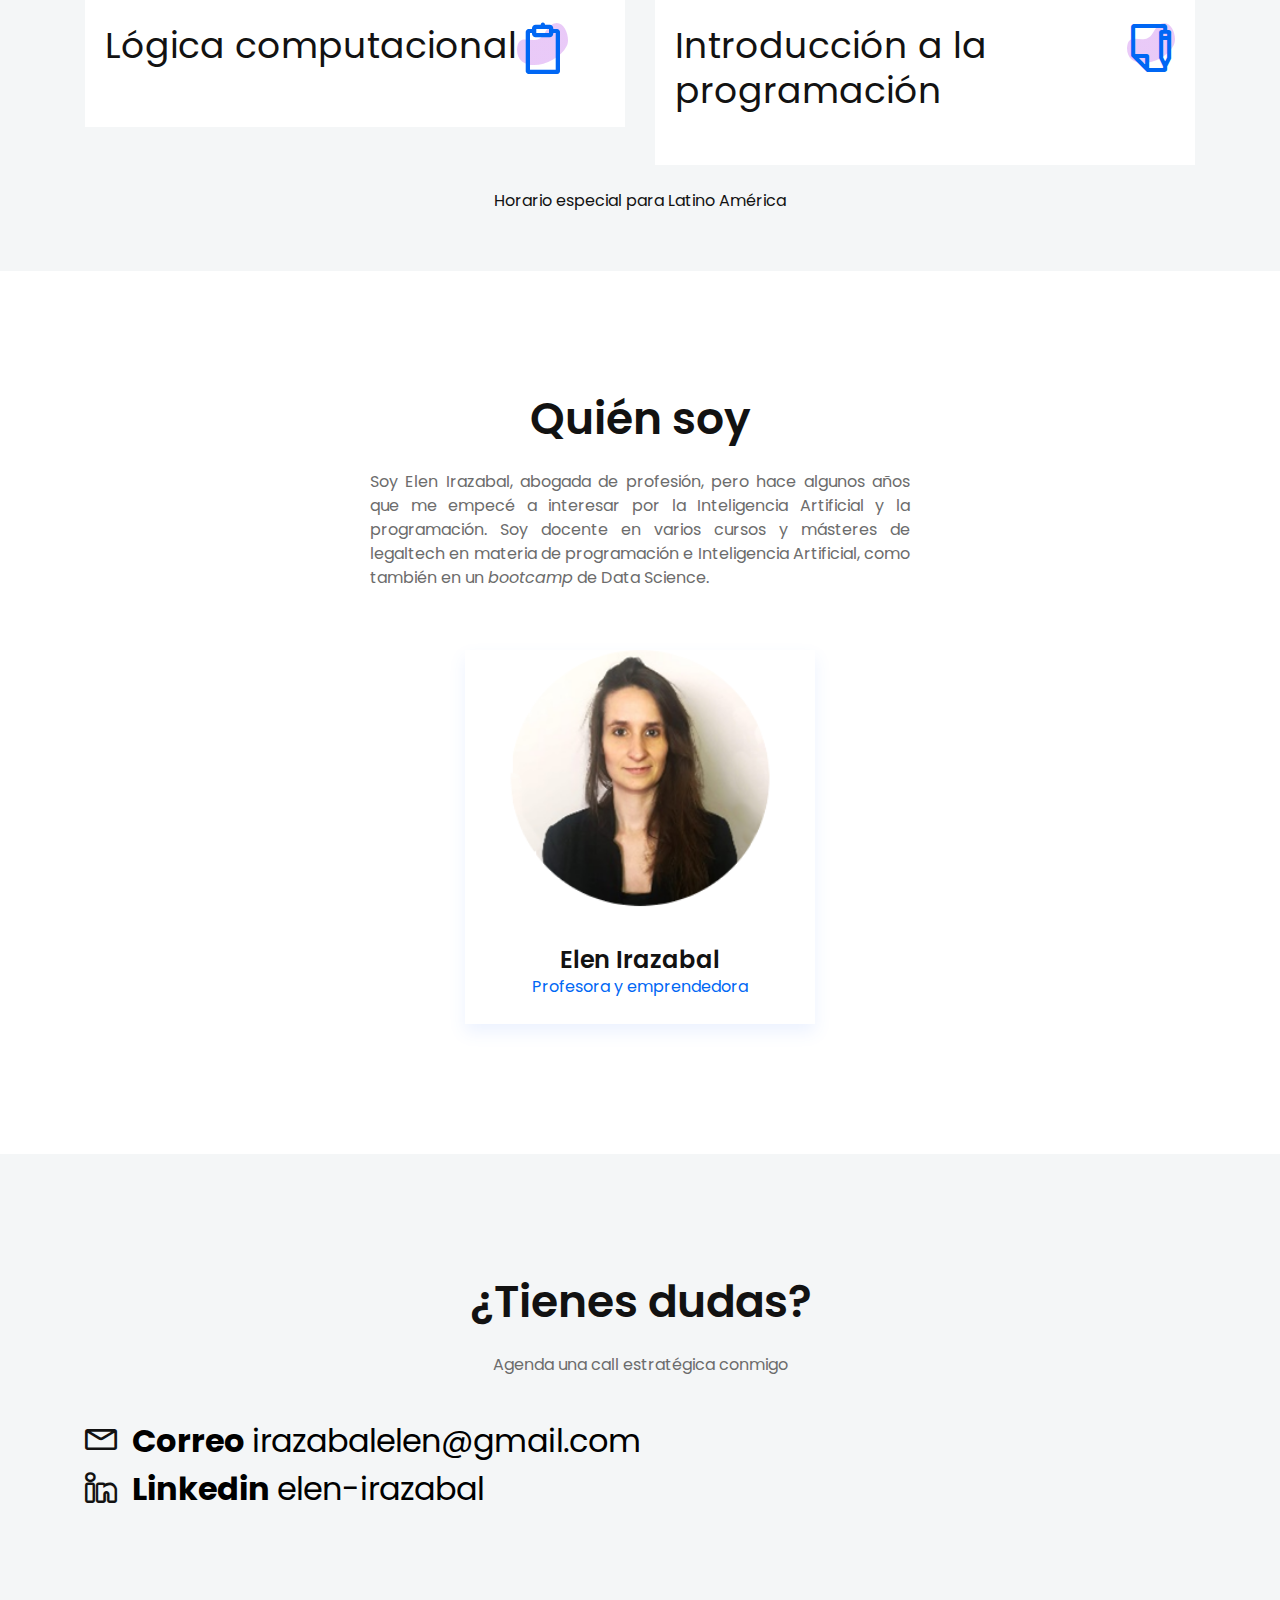
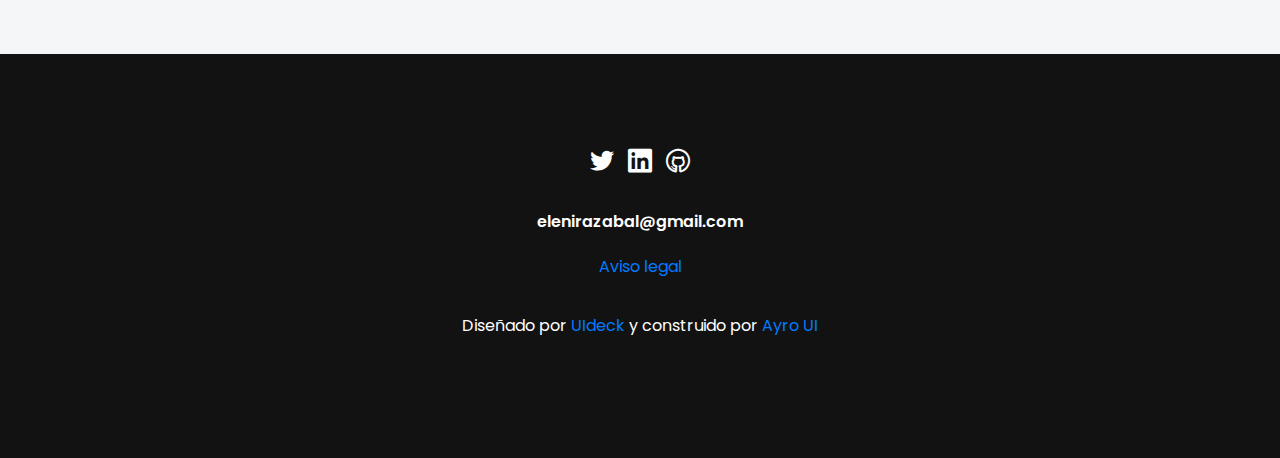
==== commit aecf2256: "change date and number of students" ====
--- a/index.html
+++ b/index.html
@@ -158,7 +158,7 @@
                 <div class="col-lg-3 col-md-6 col-sm-6">
                     <div class="single-features mt-40">
                         <div class="features-title-icon d-flex">
-                        <h4 class="features-title"><a href="#">Próxima convocatoria: Mayo</a></h4>
+                        <h4 class="features-title"><a href="#">Próxima convocatoria: Consultar disponibilidad</a></h4>
                             <span>&#10;</span>
                             <div class="features-icon">
                                 <i class="lni lni-money-location" style="font-size: 3em;line-height: 50px;"></i>
@@ -170,7 +170,7 @@
                 <div class="col-lg-3 col-md-6 col-sm-6">
                     <div class="single-features mt-40">
                         <div class="features-title-icon d-flex">
-                            <h4 class="features-title"><a href="#">Máx 6 personas</a></h4>
+                            <h4 class="features-title"><a href="#">Individual o en parejas</a></h4>
                             <div class="features-icon">
                                 <i class="lni lni-user" style="font-size: 3em;line-height: 50px;"></i>
                                 <img class="shape" src="assets/images/f-shape-1.svg" alt="Shape">
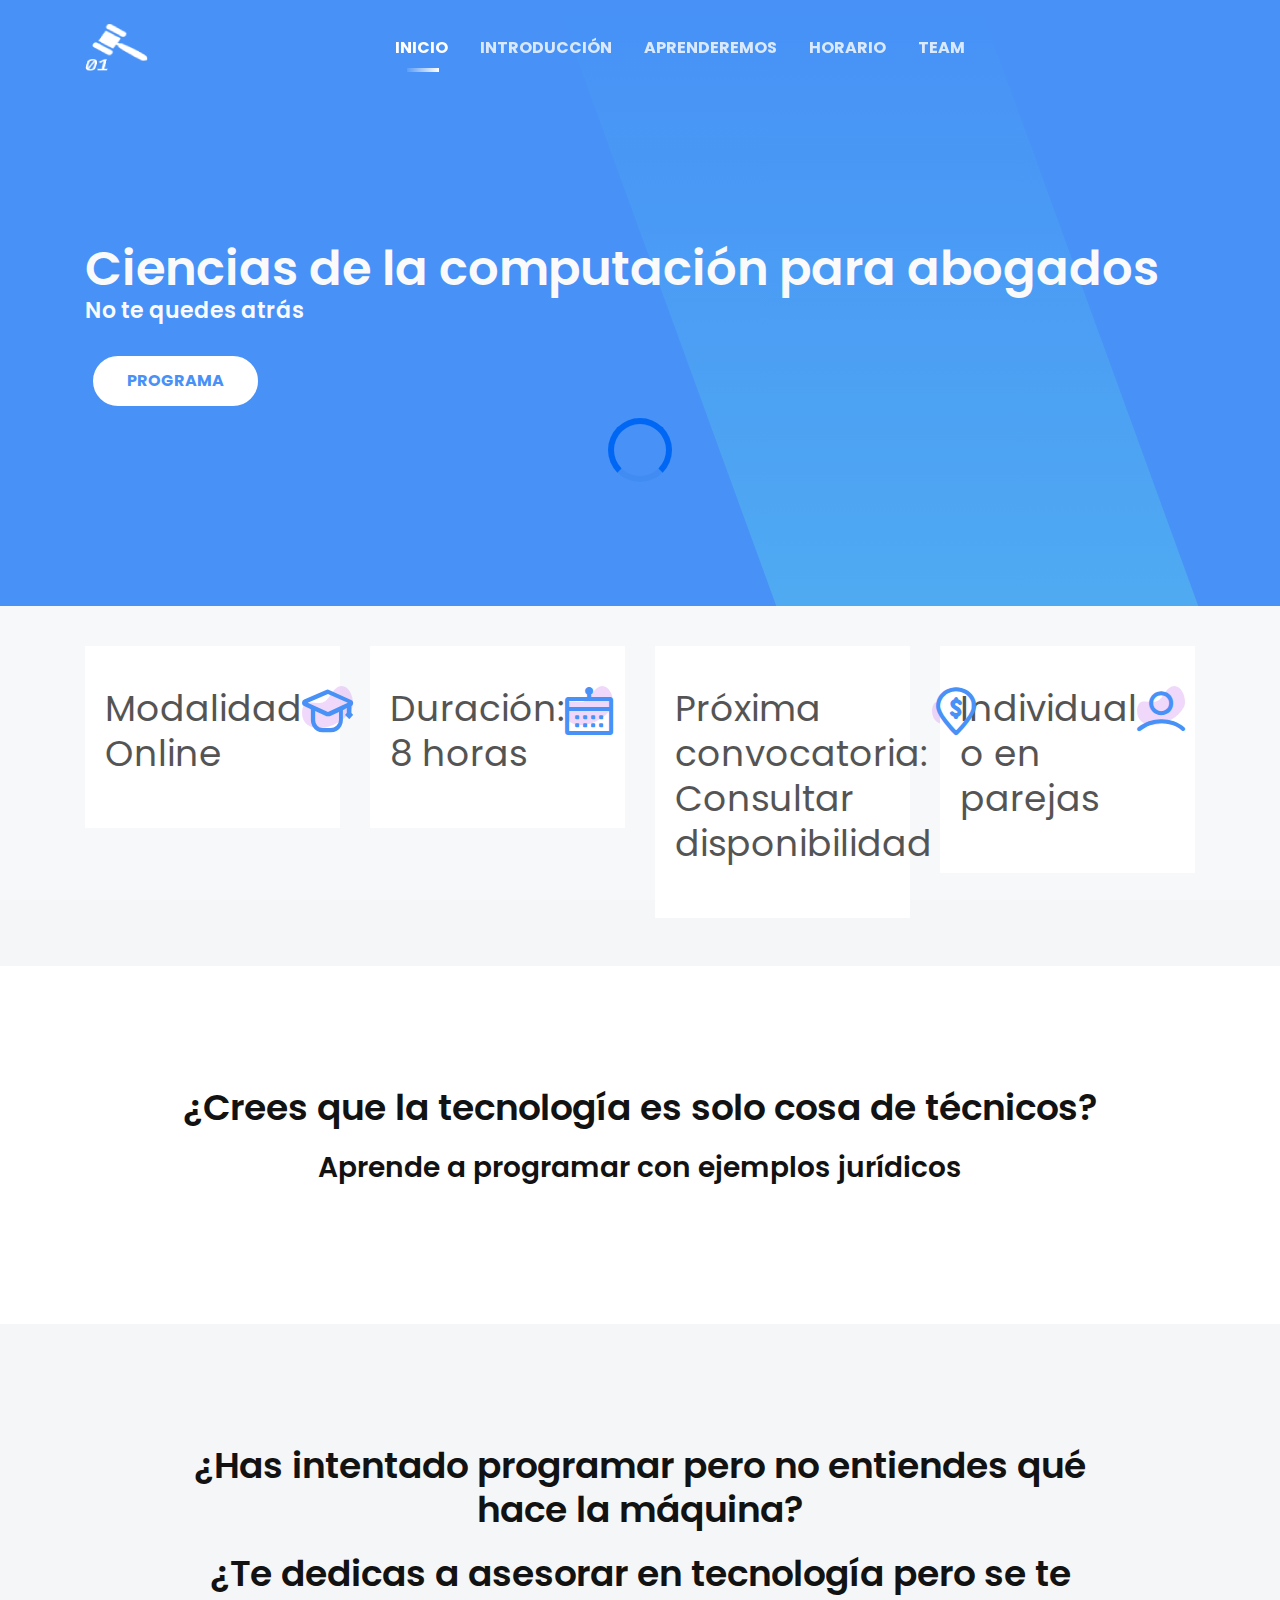
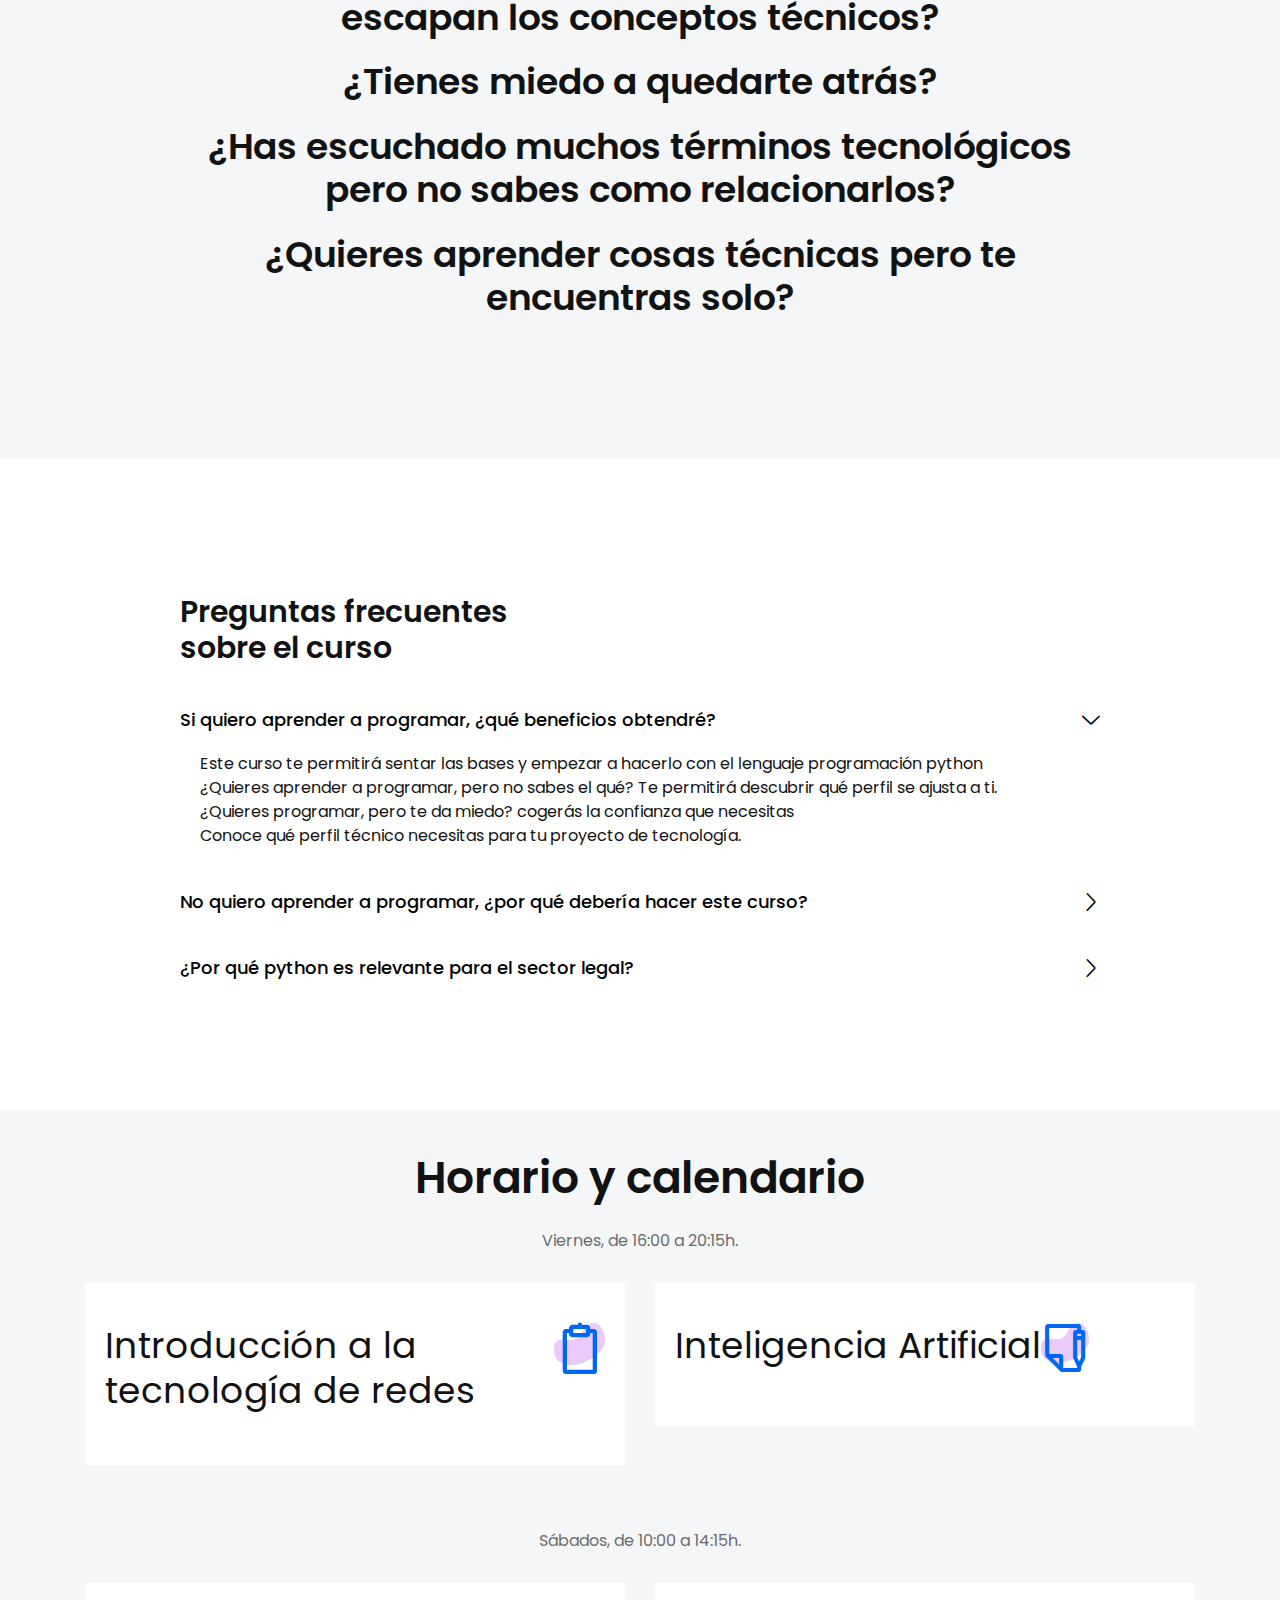
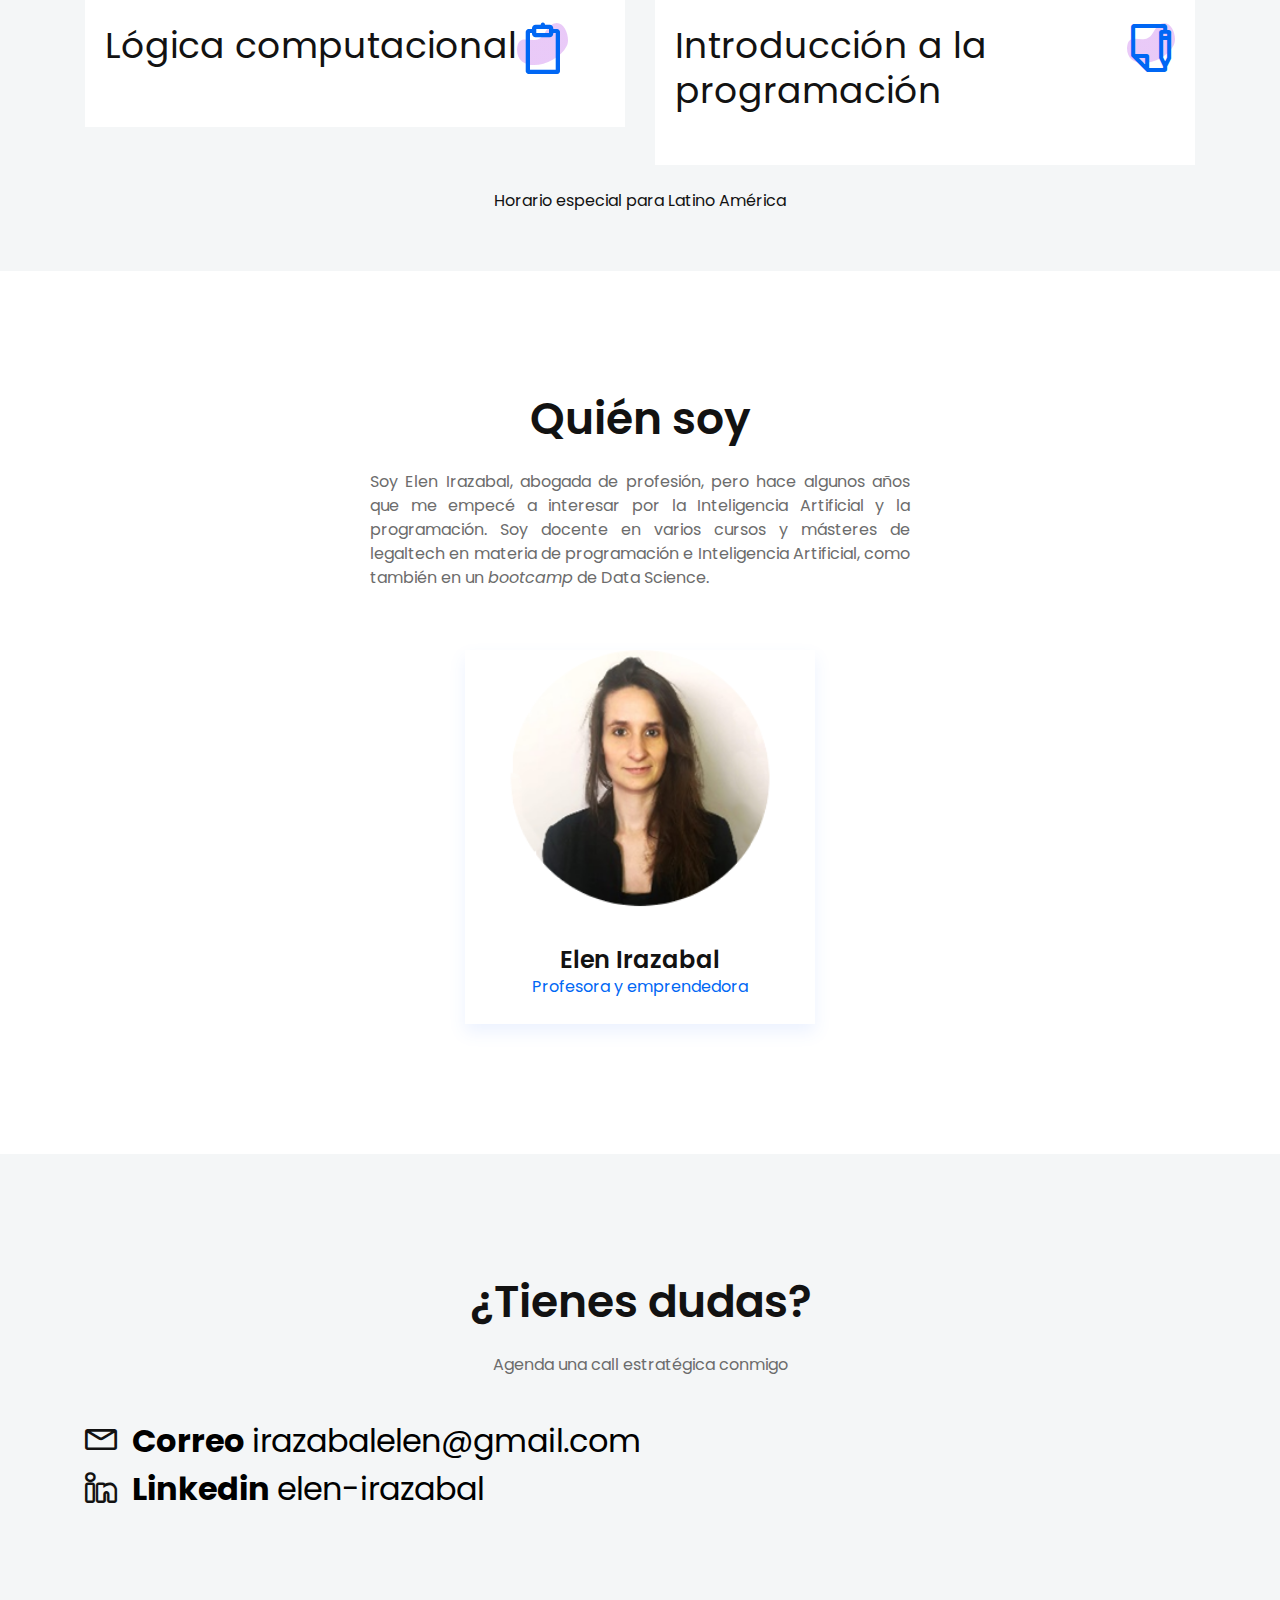
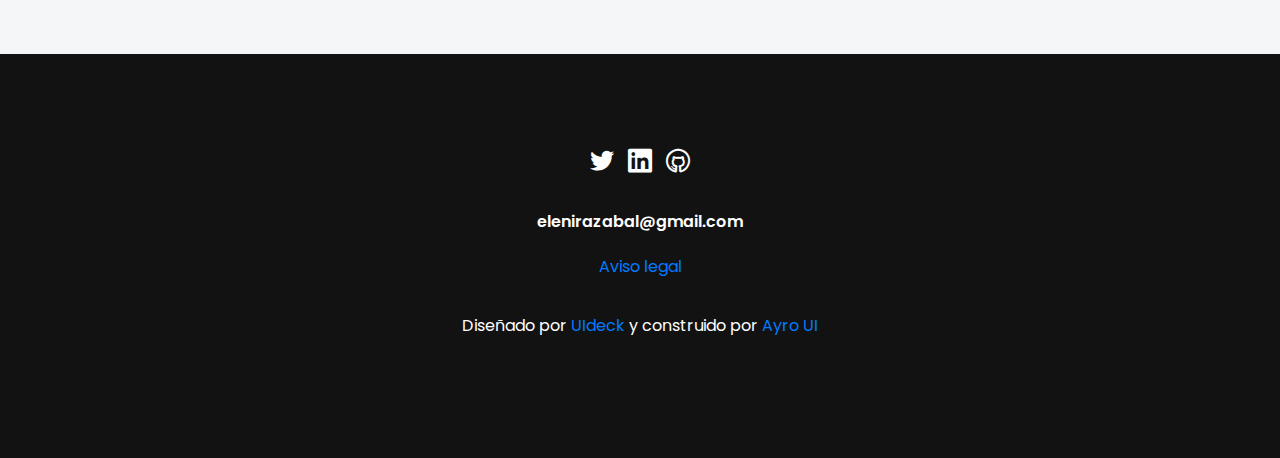
==== commit 4de7e4ac: "change web title" ====
--- a/index.html
+++ b/index.html
@@ -14,7 +14,7 @@
     <meta property="og:image" content="https://raw.githubusercontent.com/Lawlesscodelen/curso_computacion_juridico/main/assets/images/background_img_dossier.png" />
     <meta property="og:type" content="website" />
     <meta property="og:url" content="https://lawlesscodelen.github.io/curso_computacion_juridico/" />
-    <meta property="og:title" content="Ciencias de la computación para juristas" />
+    <meta property="og:title" content="Ciencias de la computación para abogados" />
     <meta property="og:description" content="Curso" />
 
     <!--====== Favicon Icon ======-->
@@ -110,7 +110,7 @@
                         <div class="row">
                             <div class="col">
                                 <div class="slider-content">
-                                    <h1 class="text-light">Ciencias de la computación para juristas</h1>
+                                    <h1 class="text-light">Ciencias de la computación para abogados</h1>
                                     <h4 class="text-light" >No te quedes atrás</h4>
                                     <ul class="slider-btn rounded-buttons">
                                         <li><a class="main-btn rounded-one" href="assets/images/dossier_curso_ciencias_computacion.pdf" target="_blank">PROGRAMA</a></li>
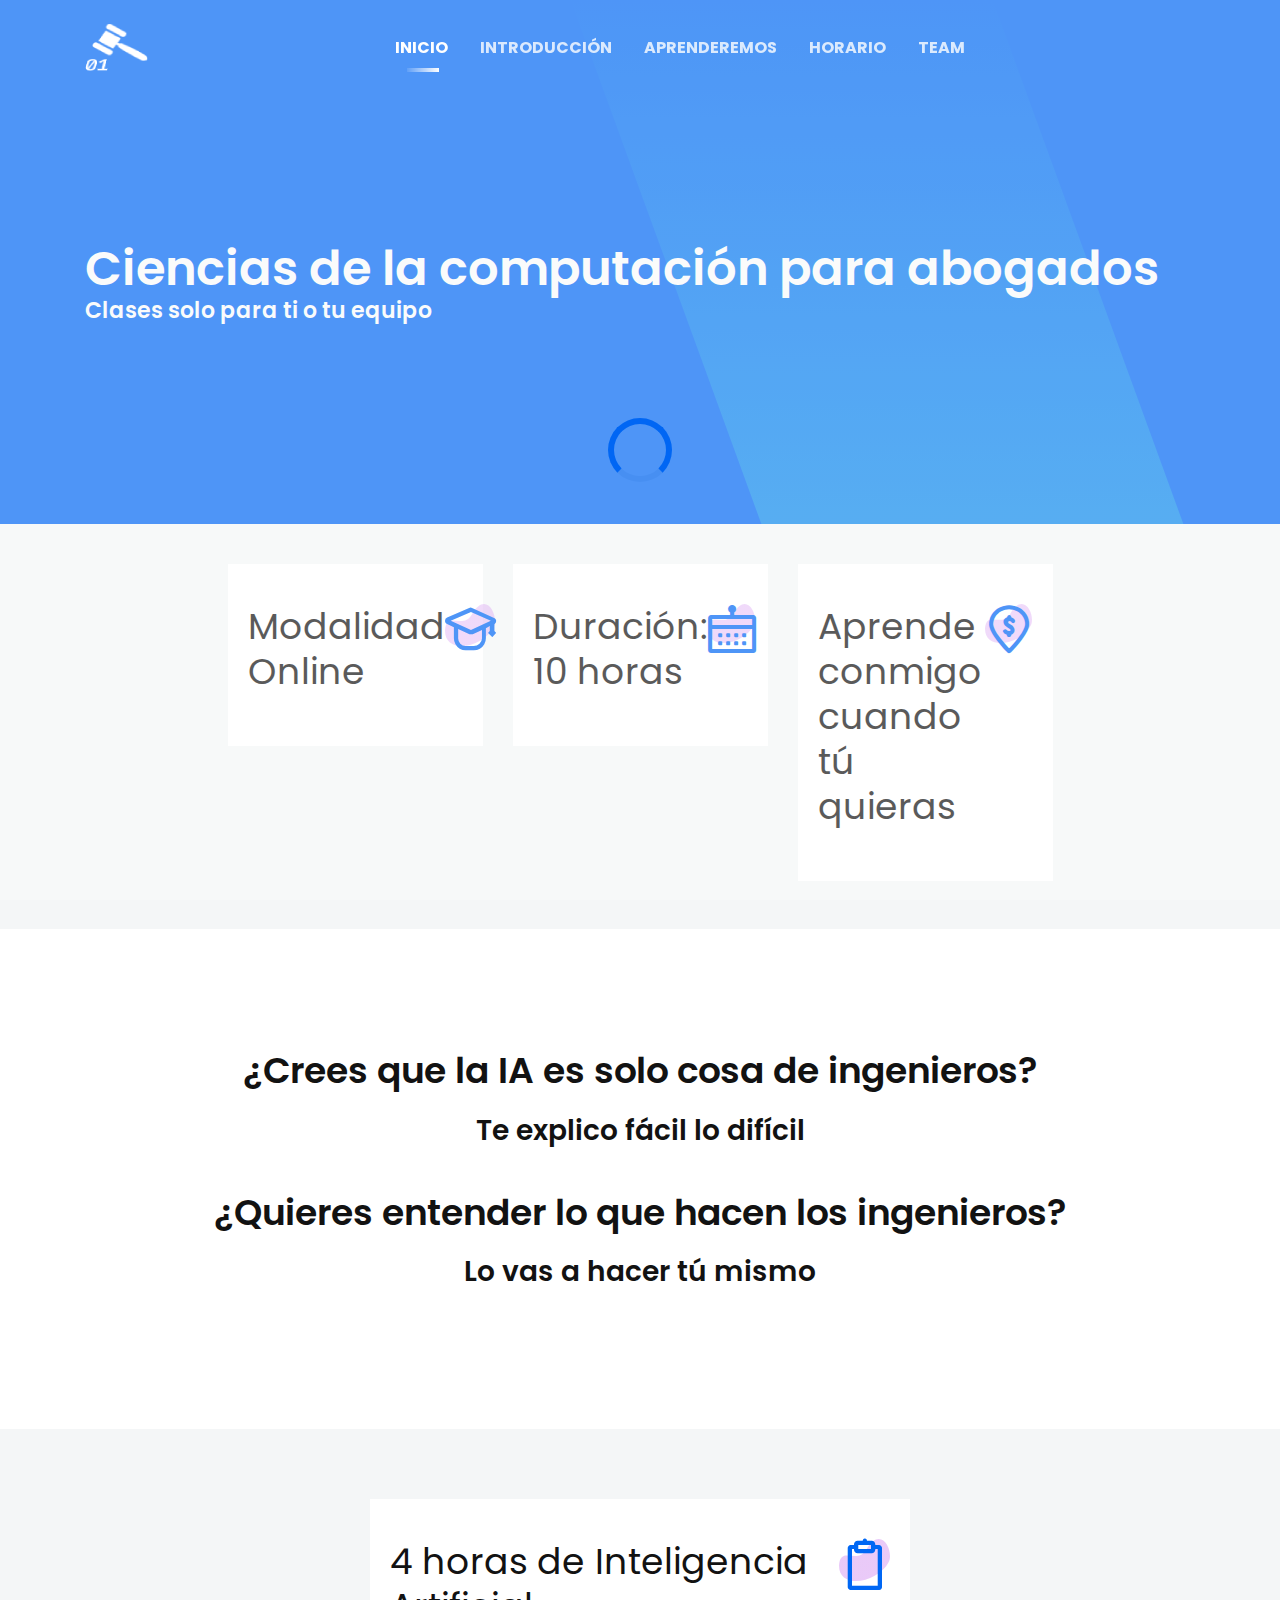
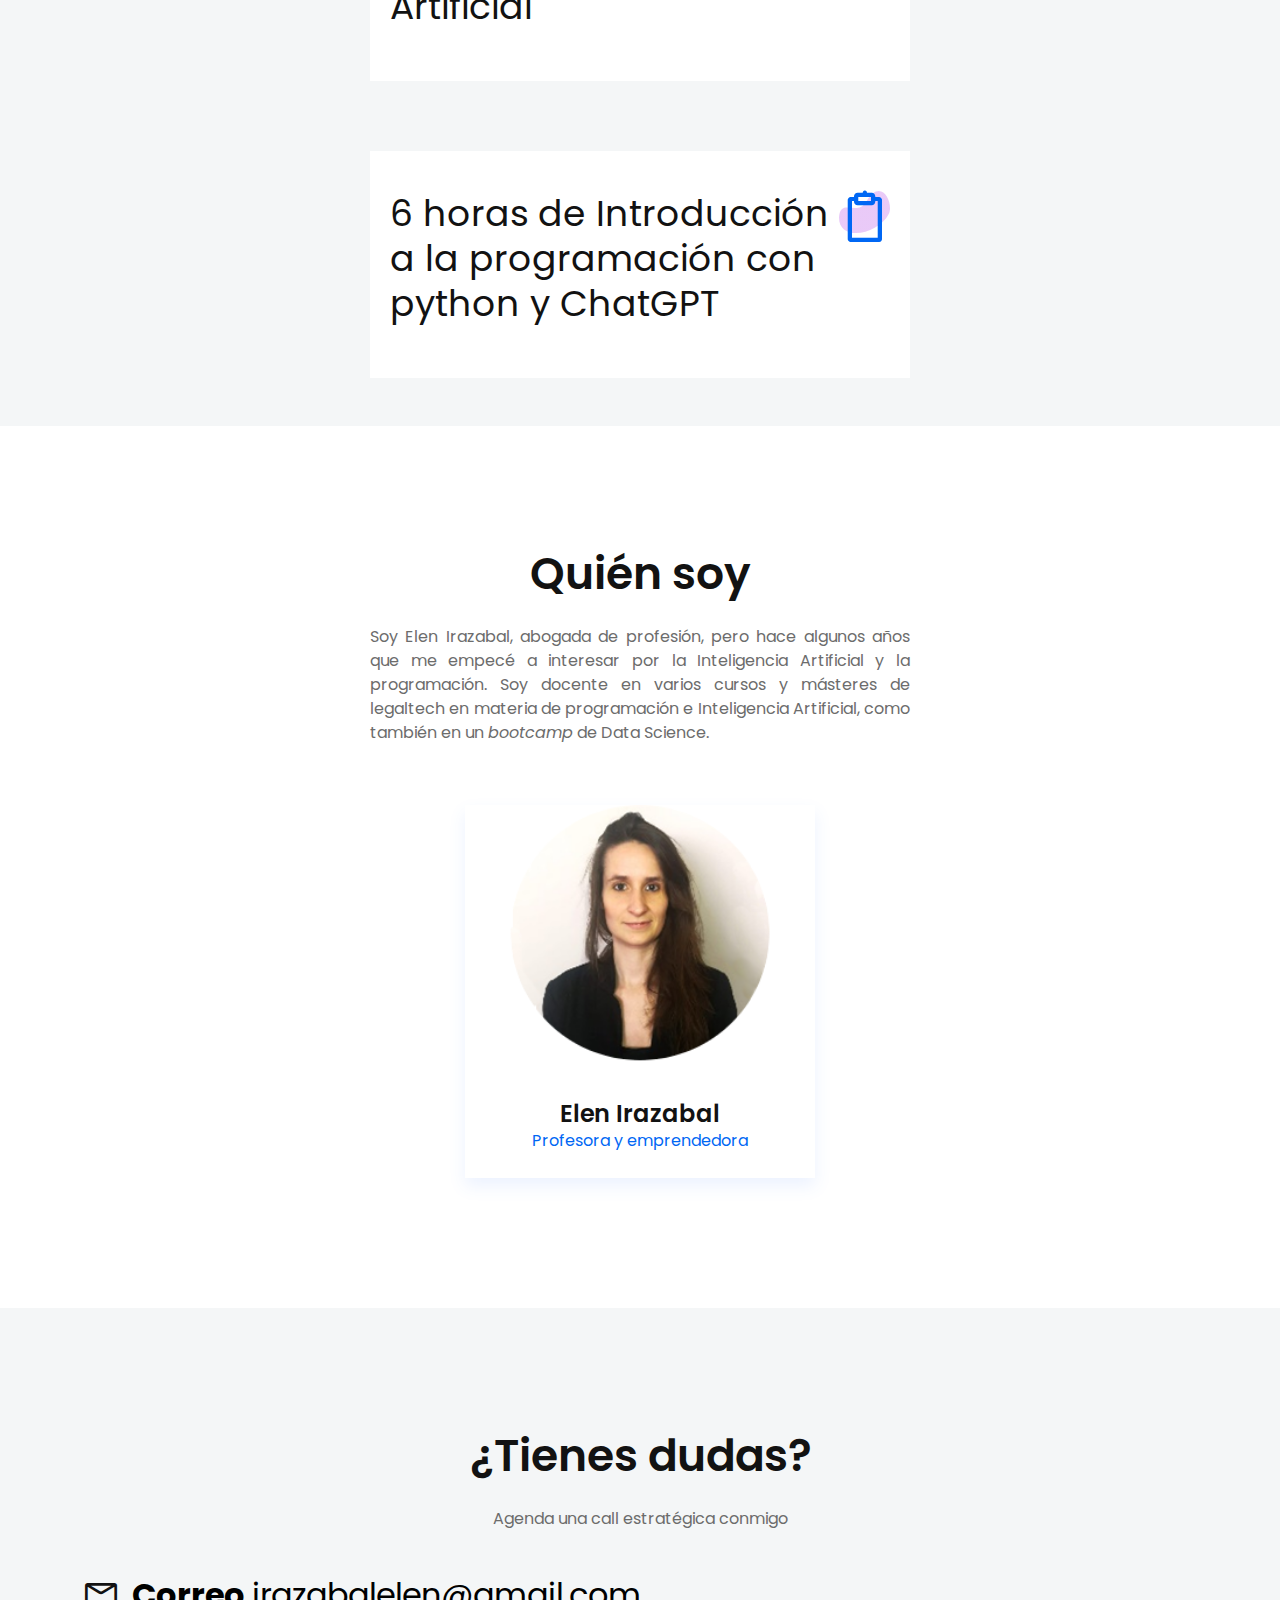
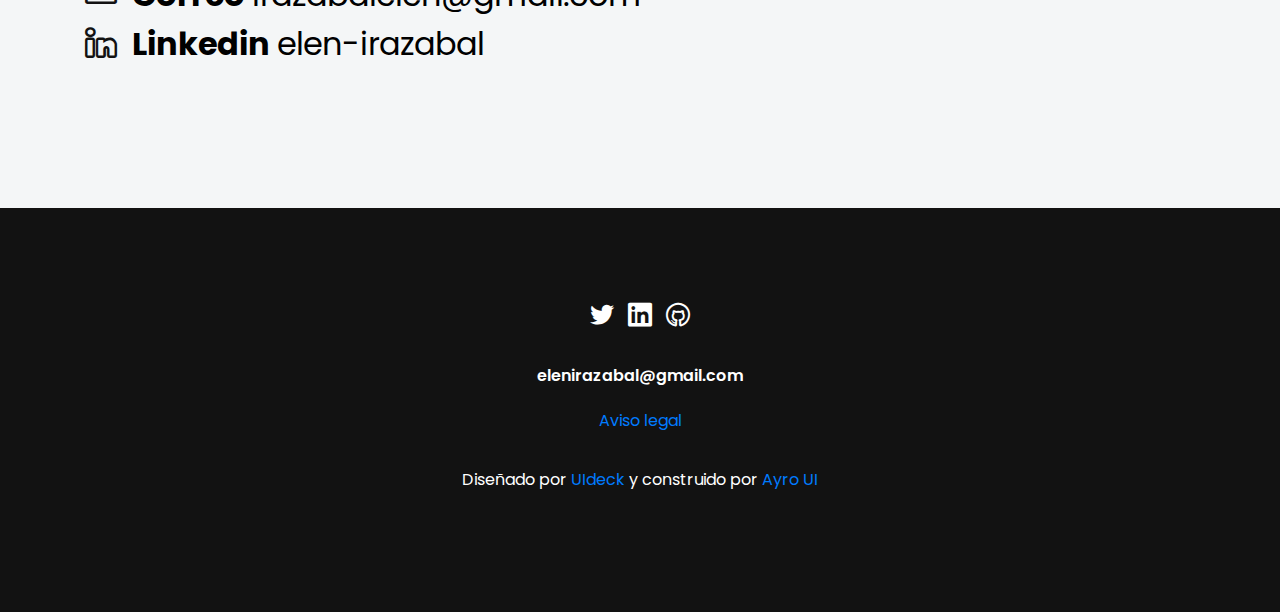
==== commit 061f04ca: "changes in content" ====
--- a/index.html
+++ b/index.html
@@ -111,10 +111,7 @@
                             <div class="col">
                                 <div class="slider-content">
                                     <h1 class="text-light">Ciencias de la computación para abogados</h1>
-                                    <h4 class="text-light" >No te quedes atrás</h4>
-                                    <ul class="slider-btn rounded-buttons">
-                                        <li><a class="main-btn rounded-one" href="assets/images/dossier_curso_ciencias_computacion.pdf" target="_blank">PROGRAMA</a></li>
-                                    </ul>
+                                    <h4 class="text-light" >Clases solo para ti o tu equipo</h4>
                                 </div>
                             </div>
                         </div>
@@ -147,7 +144,7 @@
                 <div class="col-lg-3 col-md-6 col-sm-6">
                     <div class="single-features mt-40">
                         <div class="features-title-icon d-flex">
-                            <h4 class="features-title"><a href="#">Duración: 8 horas</a></h4>
+                            <h4 class="features-title"><a href="#">Duración: 10 horas</a></h4>
                             <div class="features-icon">
                                 <i class="lni lni-calendar" style="font-size: 3em;line-height: 50px;"></i>
                                 <img class="shape" src="assets/images/f-shape-1.svg" alt="Shape">
@@ -158,21 +155,10 @@
                 <div class="col-lg-3 col-md-6 col-sm-6">
                     <div class="single-features mt-40">
                         <div class="features-title-icon d-flex">
-                        <h4 class="features-title"><a href="#">Próxima convocatoria: Consultar disponibilidad</a></h4>
+                        <h4 class="features-title"><a href="#">Aprende conmigo cuando tú quieras</a></h4>
                             <span>&#10;</span>
                             <div class="features-icon">
                                 <i class="lni lni-money-location" style="font-size: 3em;line-height: 50px;"></i>
-                                <img class="shape" src="assets/images/f-shape-1.svg" alt="Shape">
-                            </div>
-                        </div>
-                    </div> <!-- single features -->
-                </div>
-                <div class="col-lg-3 col-md-6 col-sm-6">
-                    <div class="single-features mt-40">
-                        <div class="features-title-icon d-flex">
-                            <h4 class="features-title"><a href="#">Individual o en parejas</a></h4>
-                            <div class="features-icon">
-                                <i class="lni lni-user" style="font-size: 3em;line-height: 50px;"></i>
                                 <img class="shape" src="assets/images/f-shape-1.svg" alt="Shape">
                             </div>
                         </div>
@@ -192,10 +178,17 @@
             <div class="row justify-content-center">
                 <div class="col-lg-10 col-md-10">
                     <div class="about-title text-center pb-10">
-                        <h2 class="title">¿Crees que la tecnología es solo cosa de técnicos?</h2>
+                        <h2 class="title">¿Crees que la IA es solo cosa de ingenieros?</h2>
                         
                         <h5 class="title"><br></h5>
-                        <h3 class="title">Aprende a programar con ejemplos jurídicos</h3>
+                        <h3 class="title">Te explico fácil lo difícil</h3>
+
+                        <h2 class="title"><br></h2>
+
+                        <h2 class="title">¿Quieres entender lo que hacen los ingenieros?</h2>
+                        
+                        <h5 class="title"><br></h5>
+                        <h3 class="title">Lo vas a hacer tú mismo</h3>
 
                     </div> <!-- section title -->
                 </div>
@@ -208,26 +201,6 @@
 
     <!--====== FEATRES TWO PART START ======-->
 
-    <section id="Aprenderemos" class="features-area">
-        <div class="container">
-            <div class="row justify-content-center">
-                <div class="col-lg-10 col-md-10">
-                    <div class="about-title text-center pb-10">
-                        <h2 class="title">¿Has intentado programar pero no entiendes qué hace la máquina?</h2>
-                        <h5 class="title"><br></h5>
-                        <h2 class="title">¿Te dedicas a asesorar en tecnología pero se te escapan los conceptos técnicos?</h2>
-                        <h5 class="title"><br></h5>
-                        <h2 class="title">¿Tienes miedo a quedarte atrás?</h2>
-                        <h5 class="title"><br></h5>
-                        <h2 class="title">¿Has escuchado muchos términos tecnológicos pero no sabes como relacionarlos?</h2>
-                        <h5 class="title"><br></h5>
-                        <h2 class="title">¿Quieres aprender cosas técnicas pero te encuentras solo?</h2>
-
-                    </div> <!-- row -->
-                </div>
-            </div> <!-- row -->
-        </div> <!-- container -->
-    </section>
 
     <!--====== FEATRES TWO PART ENDS ======-->
 
@@ -268,64 +241,6 @@
 
     <!--====== ABOUT PART START ======-->
 
-    <section id="Más información" class="about-area">
-        <div class="container">
-            <div class="row justify-content-center">
-                <div class="col-lg-10">
-                    <div class="faq-content mt-45">
-                        <div class="about-title">
-                            <h4 class="title">Preguntas frecuentes <br> sobre el curso</h4>
-                        </div> <!-- faq title -->
-                        <div class="about-accordion">
-                            <div class="accordion" id="accordionExample">
-                                <div class="card">
-                                    <div class="card-header" id="headingOne">
-                                        <a href="#" data-toggle="collapse" data-target="#collapseOne" aria-expanded="true" aria-controls="collapseOne">Si quiero aprender a programar, ¿qué beneficios obtendré?</a>
-                                    </div>
-
-                                    <div id="collapseOne" class="collapse show" aria-labelledby="headingOne" data-parent="#accordionExample">
-                                        <div class="card-body">
-                                            <ul>
-                                                <li>Este curso te permitirá sentar las bases y empezar a hacerlo con el lenguaje programación python</li>
-                                                <li>¿Quieres aprender a programar, pero no sabes el qué? Te permitirá descubrir qué perfil se ajusta a ti.</li>
-                                                <li>¿Quieres programar, pero te da miedo? cogerás la confianza que necesitas</li>
-                                                <li>Conoce qué perfil técnico necesitas para tu proyecto de tecnología.</li>
-                                            </ul>
-                                        </div>
-                                    </div> 
-                                </div> <!-- card -->
-                                <div class="card">
-                                    <div class="card-header" id="headingTwo">
-                                        <a href="#" class="collapsed" data-toggle="collapse" data-target="#collapseTwo" aria-expanded="false" aria-controls="collapseTwo">No quiero aprender a programar, ¿por qué debería hacer este curso?</a>
-                                    </div>
-                                    <div id="collapseTwo" class="collapse" aria-labelledby="headingTwo" data-parent="#accordionExample">
-                                        <div class="card-body">
-                                            <ul>
-                                                <li>Si te dedicas a Ciberseguridad, Protección de Datos, etc., te vendrá bien conocer cómo funciona un ordenador y el Internet.</li>
-                                                <li>Entiende qué hacen los informáticos y técnicos, te vendrá bien saber cómo comunicarte y entenderte con ellos cuando te haga falta.</li>
-                                                <li>Si quieres prepararte para la regulación que viene en Inteligencia Artificial, te vendrá bien saber en qué consiste el Data Science y cómo las máquinas solucionan problemas.</li>
-                                                <li>Si quieres montar una empresa de IA, ser consultor de innovación, o contratar un equipo de datos, te vendrá bien saber cómo funciona la tecnología, conocer de dónde viene la innovación y cómo entenderte con los científicos de datos.</li>
-                                            </ul>
-                                        </div>
-                                    </div>
-                                </div> <!-- card -->
-                                <div class="card">
-                                    <div class="card-header" id="headingThree">
-                                        <a href="#" class="collapsed" data-toggle="collapse" data-target="#collapseThree" aria-expanded="false" aria-controls="collapseThree">¿Por qué python es relevante para el sector legal?</a>
-                                    </div>
-                                    <div id="collapseThree" class="collapse" aria-labelledby="headingThree" data-parent="#accordionExample">
-                                        <div class="card-body">
-                                            <p class="text">Si tuviéramos que escoger un lenguaje de programación que hoy en día tiene relevancia tanto para desarrolladores y el sector legal, ese es python. Si aprendes python sabrás hacer desarrollo de web y análisis de textos. El análisis de texto y en concreto, el Procesamiento de Lenguaje Natural, es lo que está trayendo y va a traer la innovación sobre textos jurídicos, dando lugar a multitud de aplicaciones (chatbots, resúmenes de texto, predicciones de sentencias…). ¡Y además es fácil de aprender!</p>
-                                        </div>
-                                    </div>
-                                </div> <!-- card -->
-                            </div>
-                        </div> <!-- faq accordion -->
-                    </div> <!-- faq content -->
-                </div>
-            </div> <!-- row -->
-        </div> <!-- container -->
-    </section>
 
     <!--====== ABOUT PART ENDS ======-->
 
@@ -338,8 +253,8 @@
             <div class="row justify-content-center pt-40">
                 <div class="col-lg-6 col-md-10">
                     <div class="section-title text-center pb-30">
-                        <h3 class="title">Horario y calendario</h3>
-                        <p class="text">Viernes, de 16:00 a 20:15h.</p>
+                        <!-- <h3 class="title">Horario y calendario</h3> -->
+                        <!-- <p class="text">Viernes, de 16:00 a 20:15h.</p> -->
                     </div>
                 </div>
             </div> <!-- row -->
@@ -351,15 +266,15 @@
                 <div class="col-lg-6 col-md-6 col-sm-12">
                     <div class="single-features mt-0">
                         <div class="features-title-icon d-flex">
-                            <h4 class="features-title"><a href="#">Introducción a la tecnología de redes</a></h4>
+                            <h4 class="features-title"><a href="#">4 horas de Inteligencia Artificial</a></h4>
                             <div class="features-icon">
                                 <i class="lni lni-clipboard" style="font-size: 3.2em;line-height: 50px;"></i>
                                 <img class="shape" src="assets/images/f-shape-1.svg" alt="Shape">
                             </div>
                         </div>
-                    </div> <!-- single features -->
-                </div>
-                <div class="col-lg-6 col-md-6 col-sm-12">
+                    </div>
+                </div>
+                <!-- <div class="col-lg-6 col-md-6 col-sm-12">
                     <div class="single-features mt-0">
                         <div class="features-title-icon d-flex">
                             <h4 class="features-title"><a href="#">Inteligencia Artificial</a></h4>
@@ -368,8 +283,8 @@
                                 <img class="shape" src="assets/images/f-shape-1.svg" alt="Shape">
                             </div>
                         </div>
-                    </div> <!-- single features -->
-                </div>
+                    </div> 
+                </div> -->
             </div> <!-- row -->
         </div> <!-- container -->
 
@@ -377,27 +292,27 @@
             <div class="row justify-content-center pt-40">
                 <div class="col-lg-6 col-md-10">
                     <div class="section-title text-center pb-30">
-                        <p class="text">Sábados, de 10:00 a 14:15h.</p>
-                    </div>
-                </div>
-            </div> <!-- row -->
-        </div> <!-- container -->
-
+                        <!-- <h3 class="title">Horario y calendario</h3> -->
+                        <!-- <p class="text">Viernes, de 16:00 a 20:15h.</p> -->
+                    </div>
+                </div>
+            </div> <!-- row -->
+        </div> <!-- container -->
 
         <div class="container">
             <div class="row justify-content-center">
                 <div class="col-lg-6 col-md-6 col-sm-12">
                     <div class="single-features mt-0">
                         <div class="features-title-icon d-flex">
-                            <h4 class="features-title"><a href="#">Lógica computacional</a></h4>
+                            <h4 class="features-title"><a href="#">6 horas de Introducción a la programación con python y ChatGPT</a></h4>
                             <div class="features-icon">
                                 <i class="lni lni-clipboard" style="font-size: 3.2em;line-height: 50px;"></i>
                                 <img class="shape" src="assets/images/f-shape-1.svg" alt="Shape">
                             </div>
                         </div>
-                    </div> <!-- single features -->
-                </div>
-                <div class="col-lg-6 col-md-6 col-sm-12">
+                    </div>
+                </div>
+                <!-- <div class="col-lg-6 col-md-6 col-sm-12">
                     <div class="single-features mt-0">
                         <div class="features-title-icon d-flex">
                             <h4 class="features-title"><a href="#">Introducción a la programación</a></h4>
@@ -406,18 +321,8 @@
                                 <img class="shape" src="assets/images/f-shape-1.svg" alt="Shape">
                             </div>
                         </div>
-                    </div> <!-- single features -->
-                </div>
-            </div> <!-- row -->
-        </div> <!-- container -->
-
-        <div class="container">
-            <div class="row justify-content-center">
-                <div class="col-lg-10 col-md-10">
-                    <div class="section-title text-center pb-10">
-                        <p class="text text-justify"></p>Horario especial para Latino América</p>
-                    </div> <!-- row -->
-                </div>
+                    </div>
+                </div> -->
             </div> <!-- row -->
         </div> <!-- container -->
 
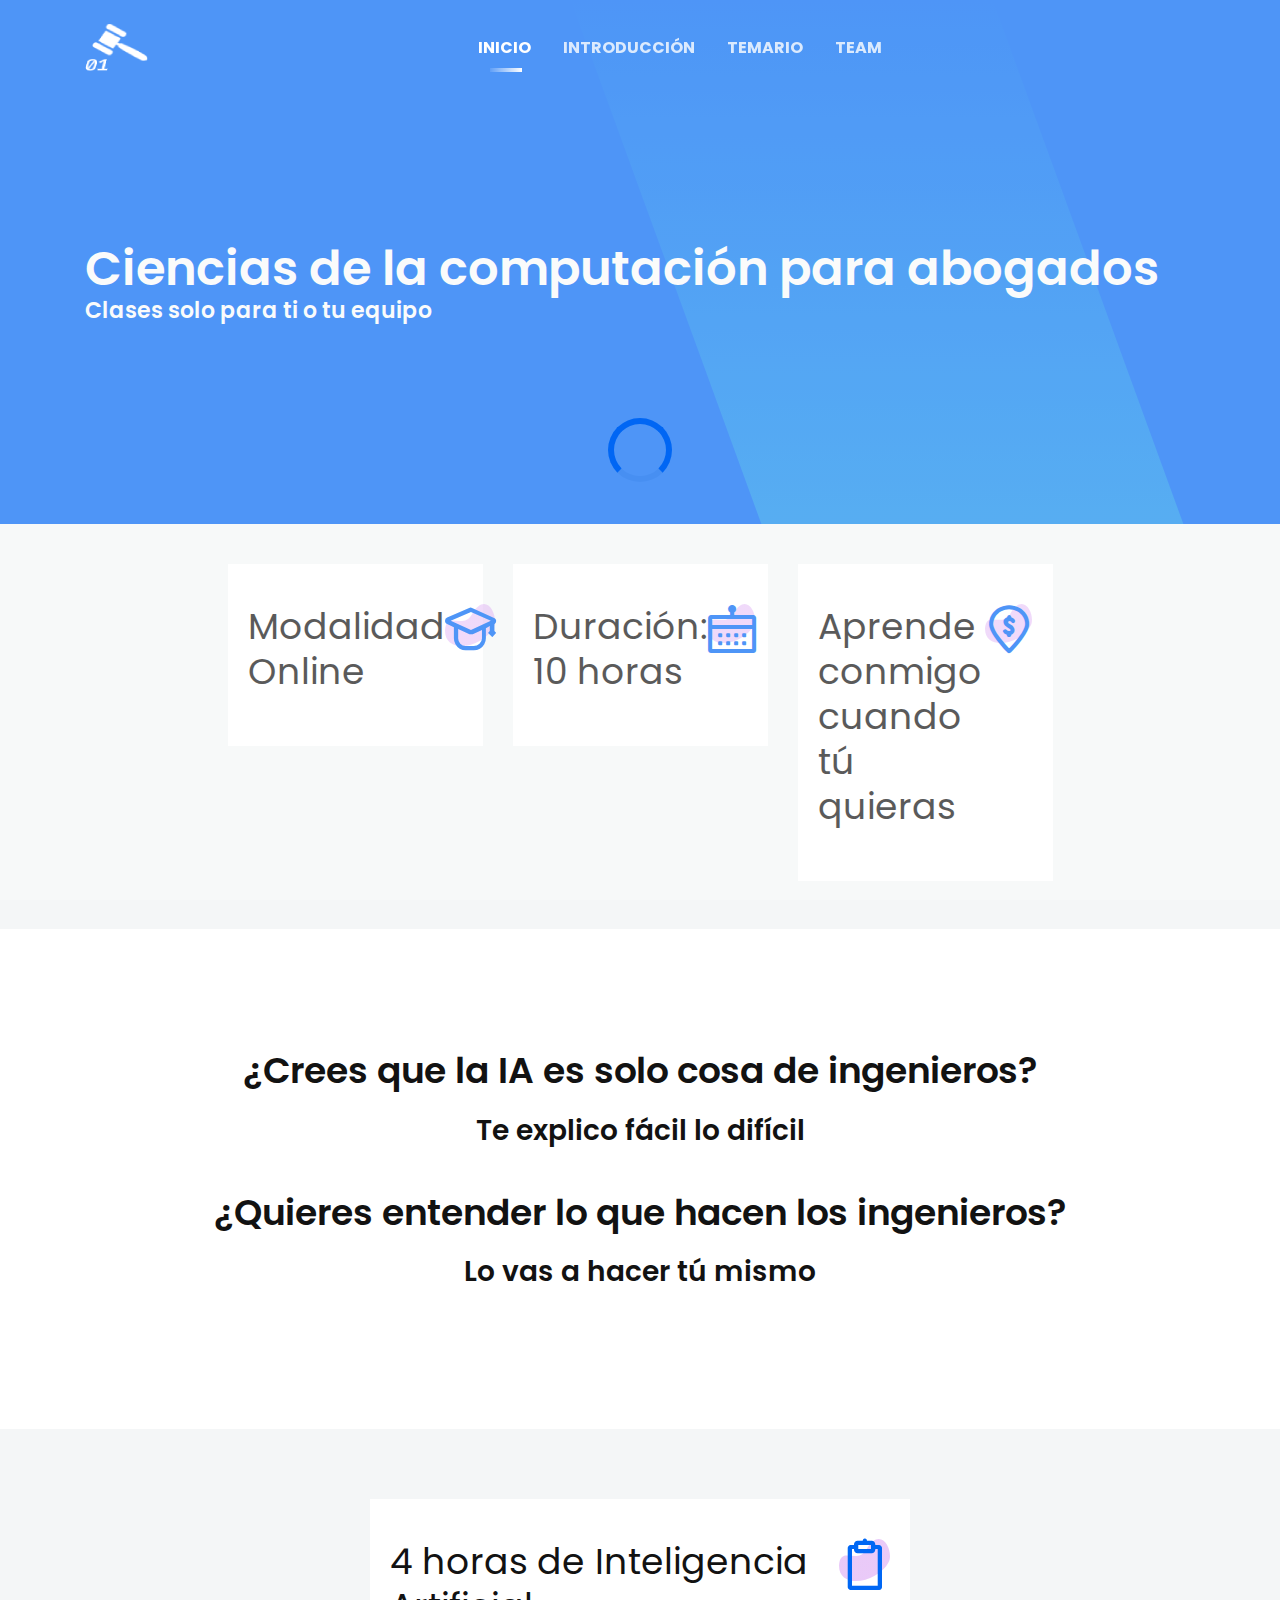
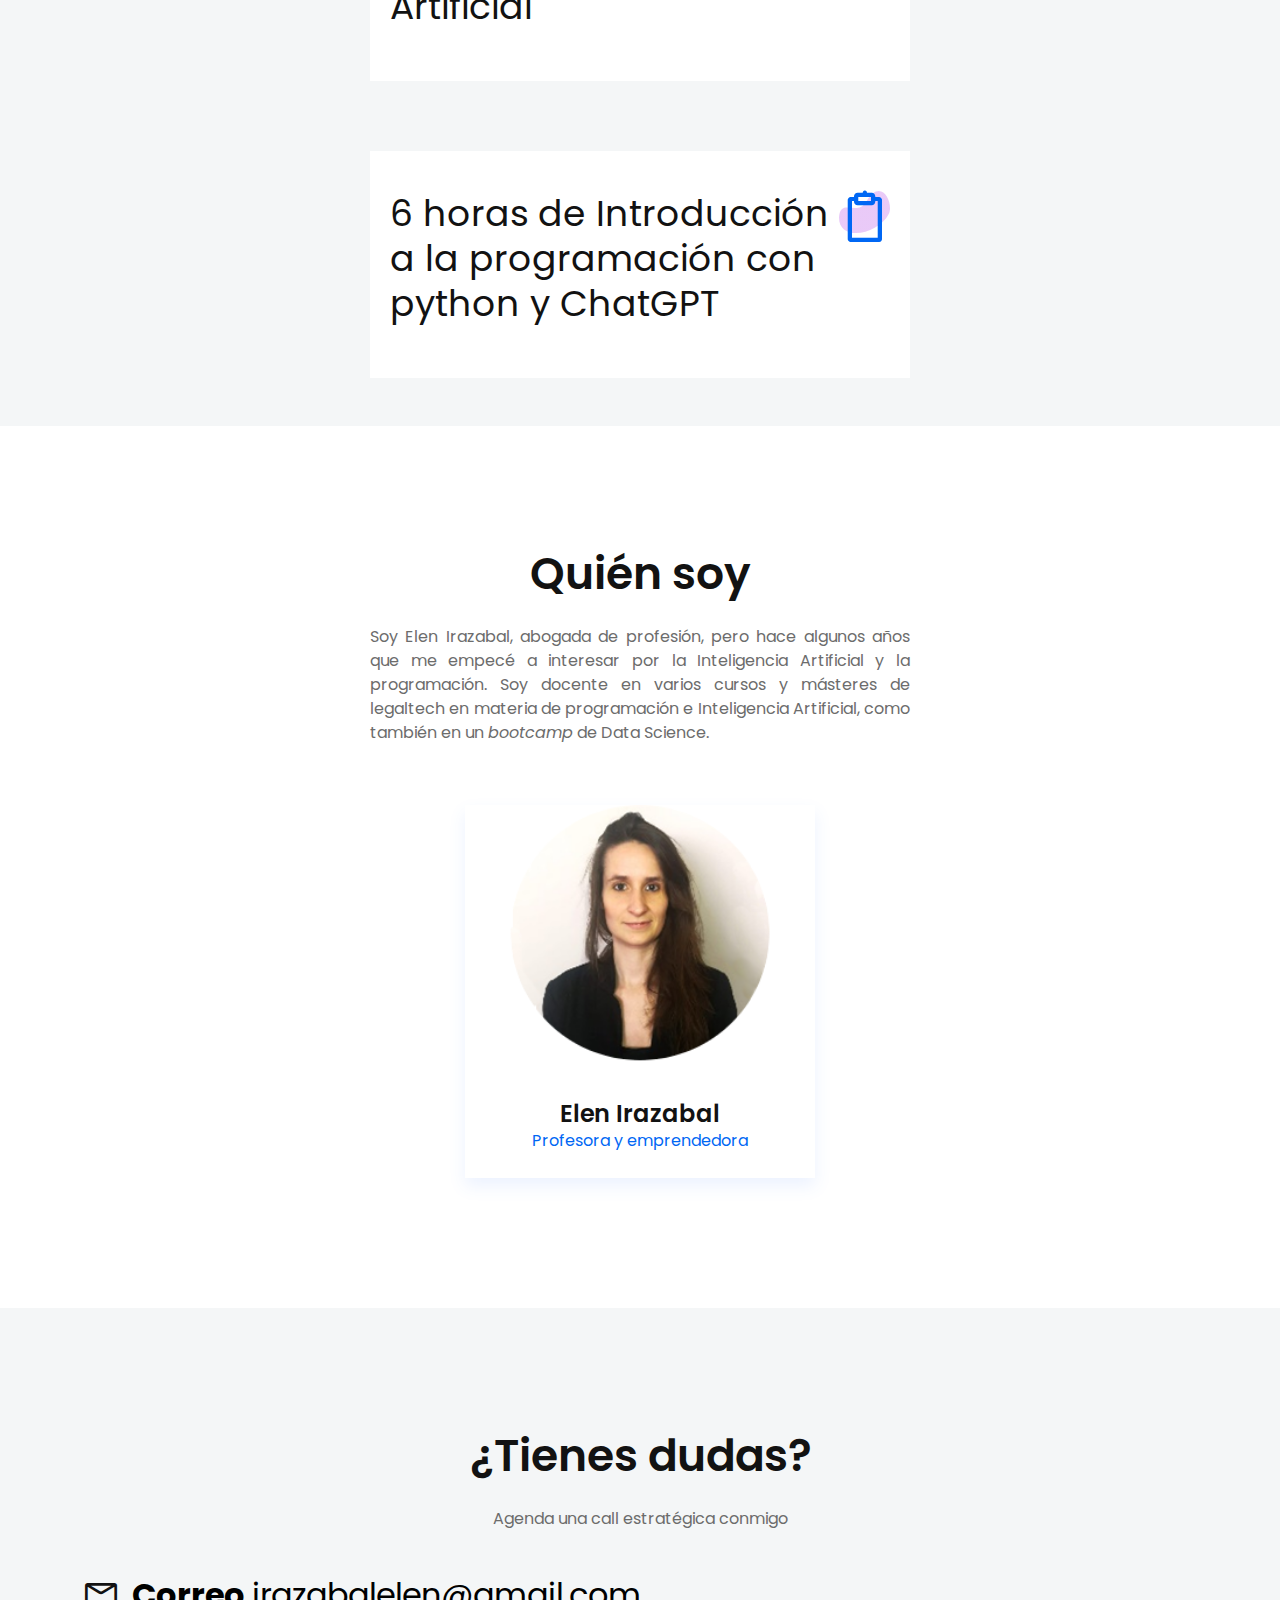
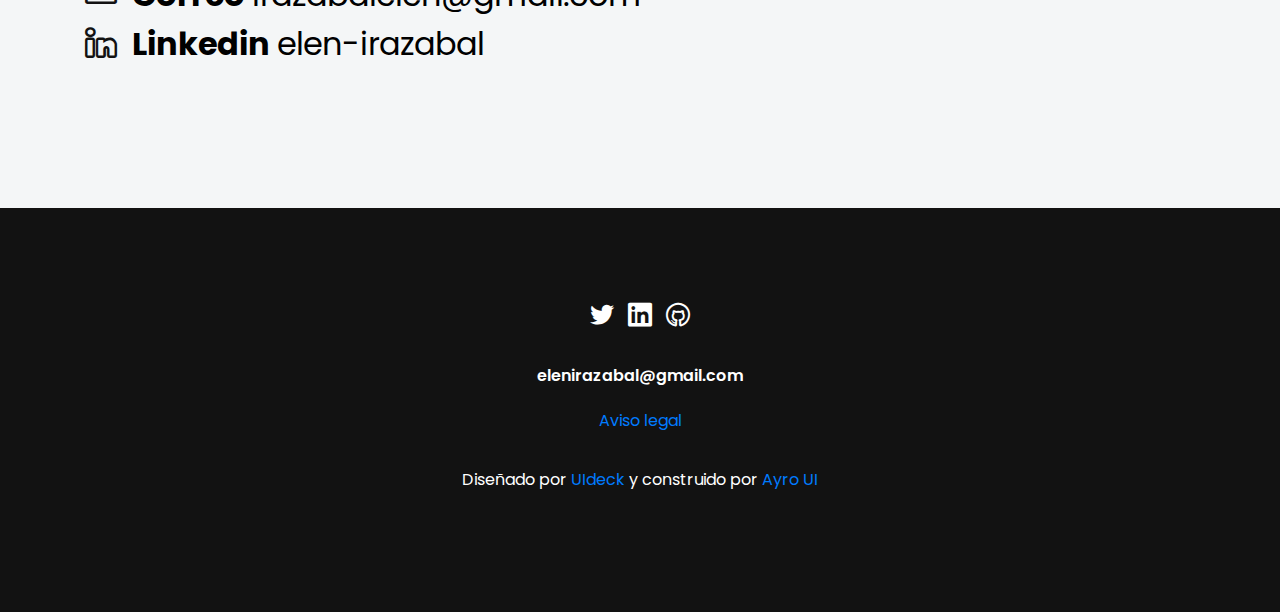
==== commit d672efde: "fix header" ====
--- a/index.html
+++ b/index.html
@@ -85,10 +85,10 @@
                             <ul class="navbar-nav m-auto">
                                 <li class="nav-item active"><a class="page-scroll" href="#home">Inicio</a></li>
                                 <li class="nav-item"><a class="page-scroll" href="#Introducción">Introducción</a></li>
-                                <li class="nav-item"><a class="page-scroll" href="#Aprenderemos">Aprenderemos</a></li>
+                                <!-- <li class="nav-item"><a class="page-scroll" href="#Aprenderemos">Aprenderemos</a></li> -->
                                 <!-- <li class="nav-item"><a class="page-scroll" href="#Metodología">Metodología</a></li> -->
                                 <!-- <li class="nav-item"><a class="page-scroll" href="#Público">Público</a></li> -->
-                                <li class="nav-item"><a class="page-scroll" href="#horario">Horario</a></li>
+                                <li class="nav-item"><a class="page-scroll" href="#horario">Temario</a></li>
                                 <li class="nav-item"><a class="page-scroll" href="#team">Team</a></li>
                             </ul>
                         </div>
